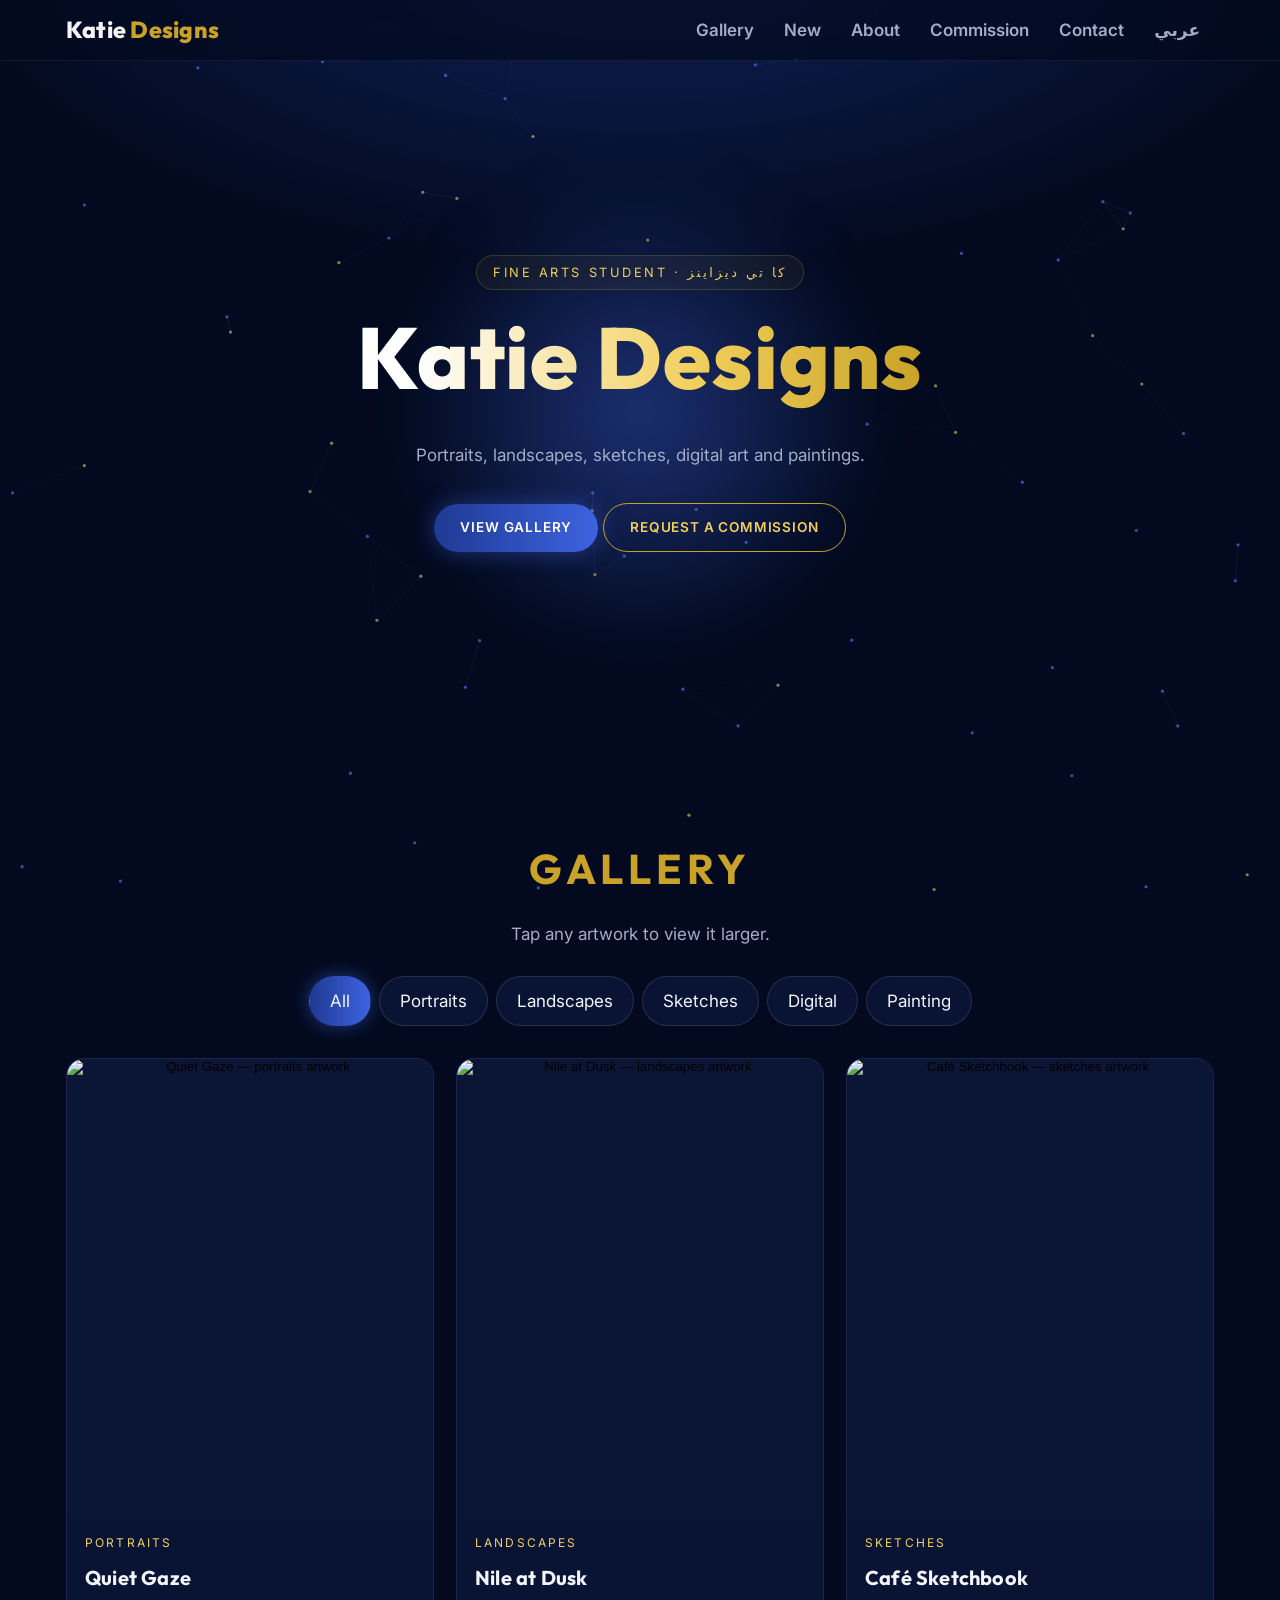
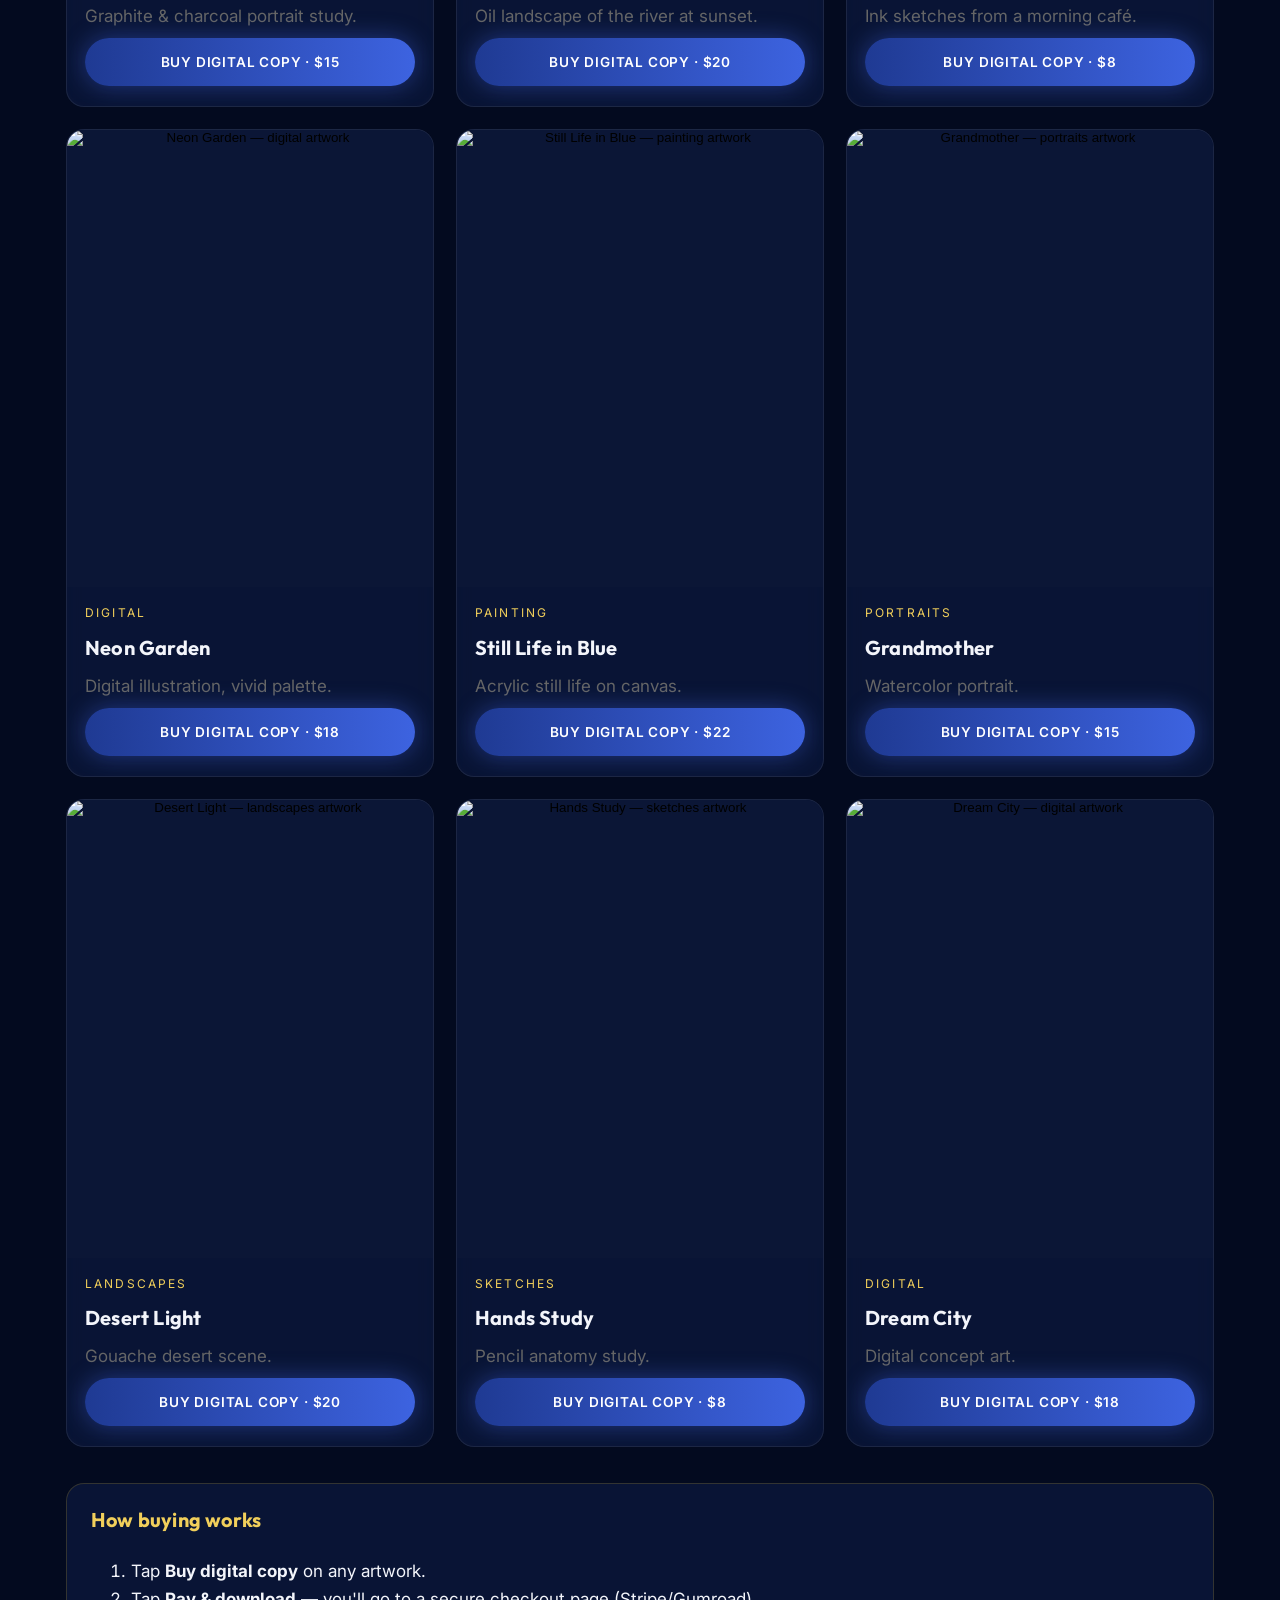
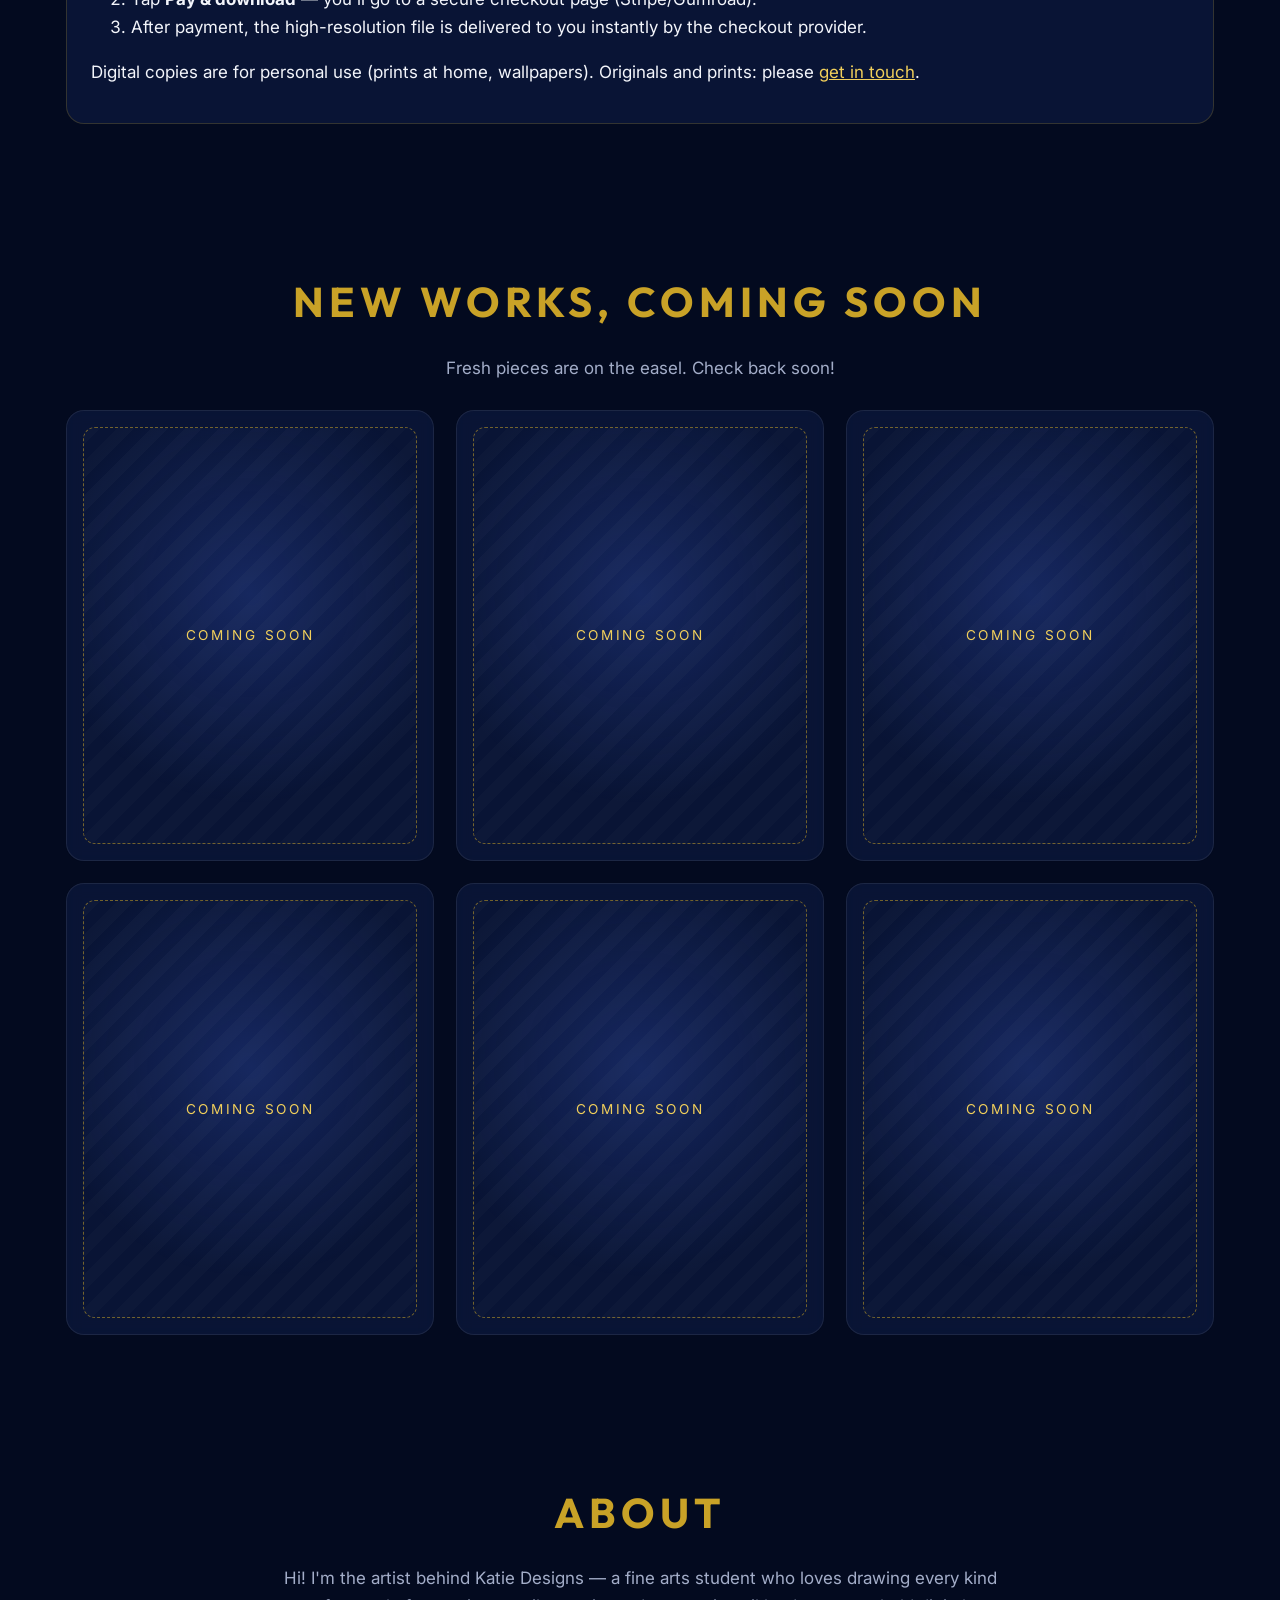
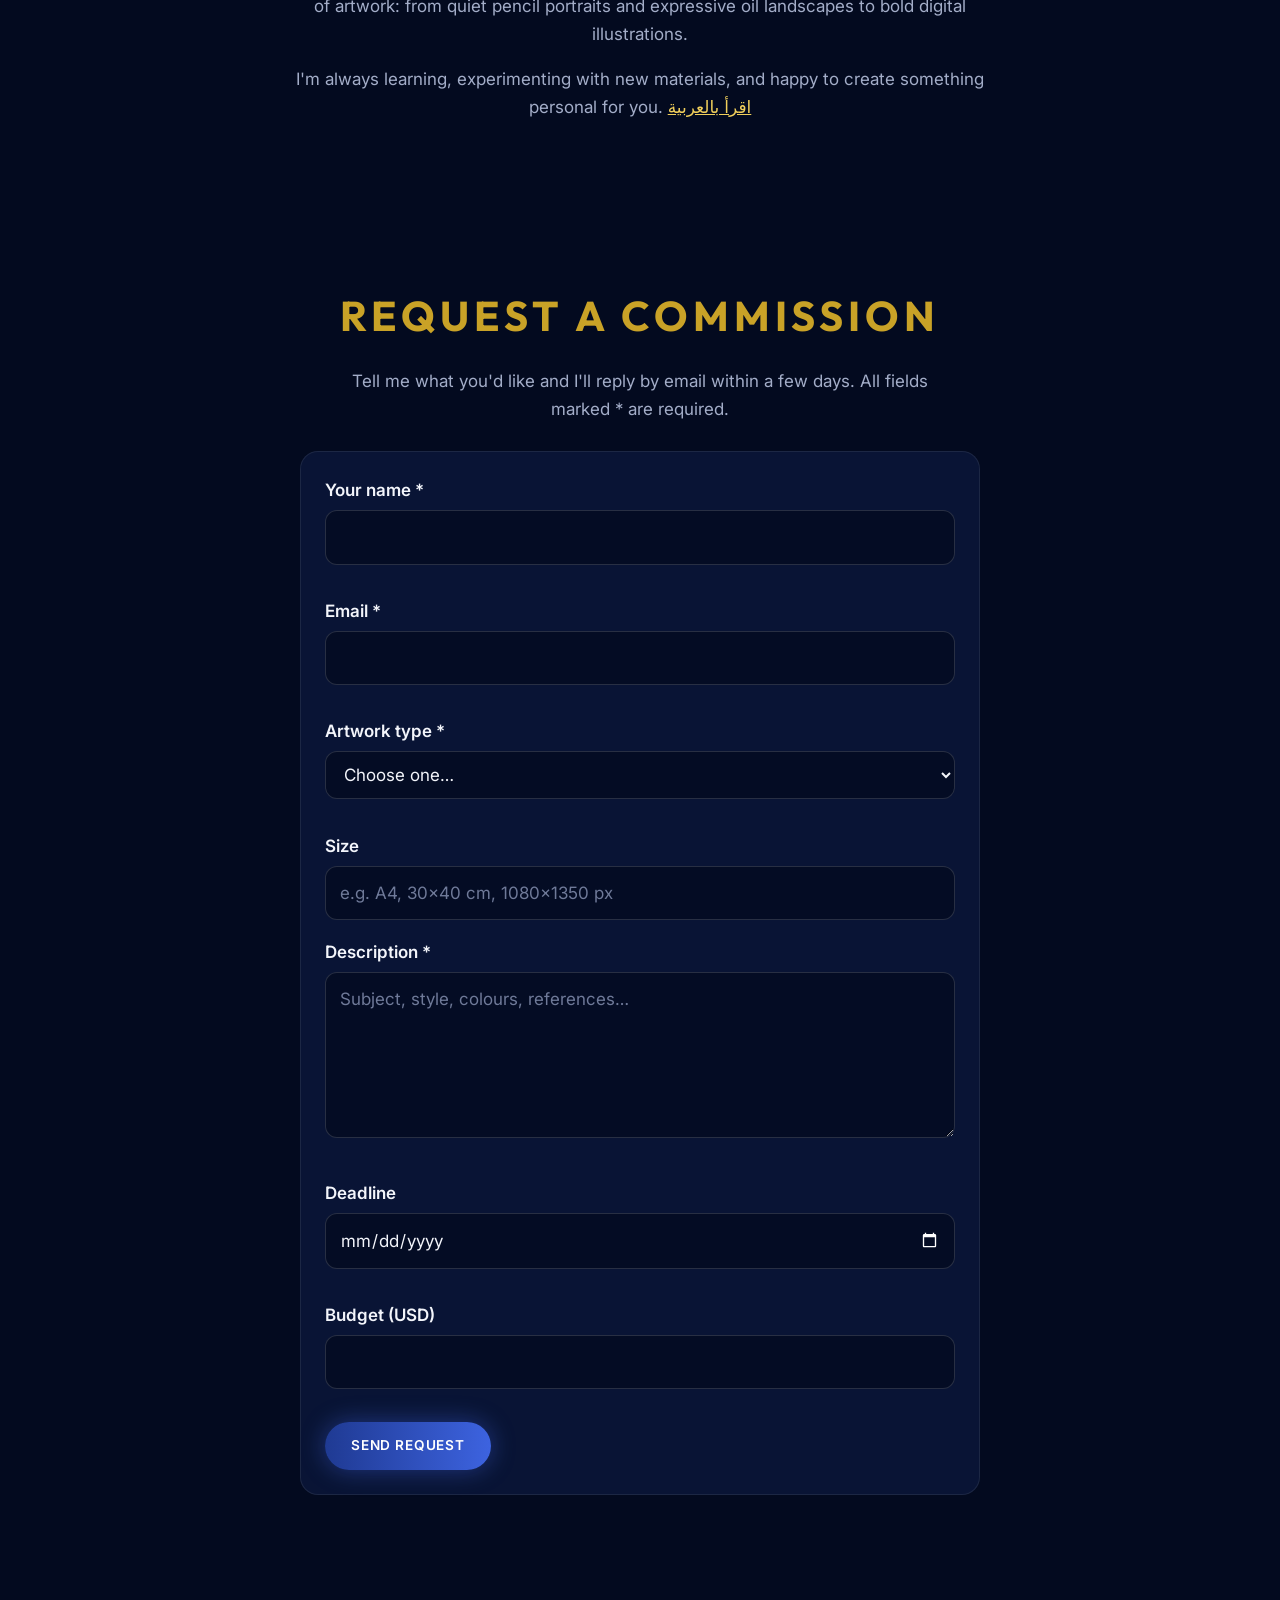
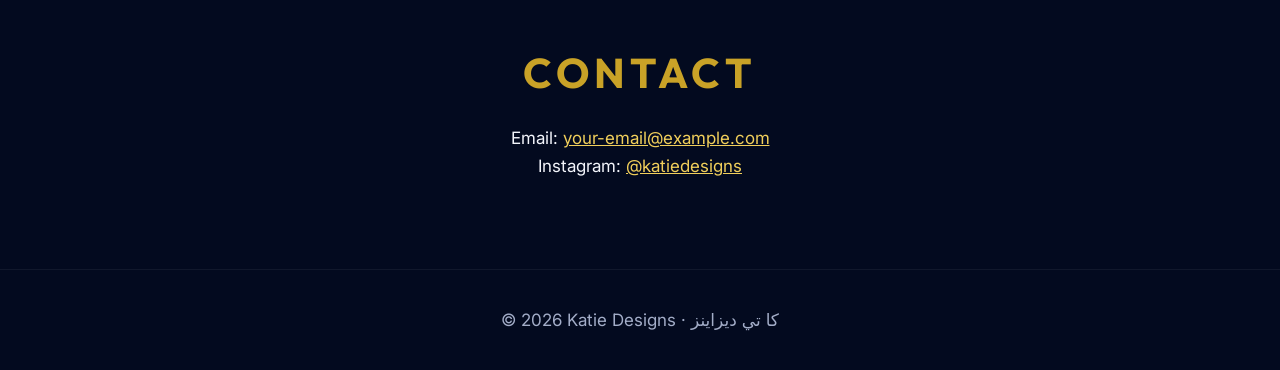
==== index.html @ cc034fef "Cache-bust CSS/JS with ?v=2" ====
<!doctype html><html lang="en"><head><meta charset="utf-8"><meta name="viewport" content="width=device-width,initial-scale=1">
<title>Katie Designs — Art Portfolio</title><meta name="description" content="Katie Designs: portraits, landscapes, sketches, digital art and paintings. Buy digital copies or request a commission.">
<link rel="preconnect" href="https://fonts.googleapis.com"><link href="https://fonts.googleapis.com/css2?family=Inter:wght@400;600&family=Outfit:wght@600;800&display=swap" rel="stylesheet">
<link rel="stylesheet" href="style.css?v=2"></head><body>
<canvas id="bg" aria-hidden="true"></canvas>
<a class="skip" href="#main">Skip to content</a>
<header><nav class="nav" aria-label="Main"><a class="logo" href="#top">Katie <span>Designs</span></a>
<ul><li><a class="l" href="#gallery">Gallery</a></li><li><a class="l" href="#soon">New</a></li><li><a class="l" href="#about">About</a></li><li><a class="l" href="#commission">Commission</a></li><li><a class="l" href="#contact">Contact</a></li><li><a class="l" href="about.html" lang="ar">عربي</a></li></ul></nav></header>
<main id="main">
<section class="hero" id="top"><span class="badge">Fine arts student · كا تي ديزاينز</span><h1><span class="grad">Katie Designs</span></h1><p>Portraits, landscapes, sketches, digital art and paintings.</p>
<p><a class="btn" href="#gallery">View gallery</a> <a class="btn ghost" href="#commission">Request a commission</a></p></section>

<section class="reveal" id="gallery" aria-labelledby="g-h"><h2 id="g-h">Gallery</h2><p class="sub">Tap any artwork to view it larger.</p>
<div class="filters" role="group" aria-label="Filter by category" id="filters"></div>
<div class="grid" id="grid"></div>
<div class="note"><h3>How buying works</h3><ol><li>Tap <b>Buy digital copy</b> on any artwork.</li><li>Tap <b>Pay &amp; download</b> — you'll go to a secure checkout page (Stripe/Gumroad).</li><li>After payment, the high-resolution file is delivered to you instantly by the checkout provider.</li></ol><p>Digital copies are for personal use (prints at home, wallpapers). Originals and prints: please <a href="#contact">get in touch</a>.</p></div>
</section>

<section class="reveal" id="soon" aria-labelledby="s-h"><h2 id="s-h">New Works, Coming Soon</h2><p class="sub">Fresh pieces are on the easel. Check back soon!</p><div class="grid" id="soon-grid"></div></section>

<section class="reveal" id="about" aria-labelledby="a-h"><h2 id="a-h">About</h2>
<p>Hi! I'm the artist behind Katie Designs — a fine arts student who loves drawing every kind of artwork: from quiet pencil portraits and expressive oil landscapes to bold digital illustrations.</p>
<p>I'm always learning, experimenting with new materials, and happy to create something personal for you. <a href="about.html" lang="ar">اقرأ بالعربية</a></p></section>

<section class="reveal" id="commission" aria-labelledby="c-h"><h2 id="c-h">Request a commission</h2>
<p class="sub">Tell me what you'd like and I'll reply by email within a few days. All fields marked * are required.</p>
<form id="cform" method="POST" novalidate>
<input type="hidden" name="_subject" value="New commission request — Katie Designs"><input type="hidden" name="_captcha" value="false"><input type="hidden" name="_template" value="table"><input type="text" name="_honey" style="display:none" tabindex="-1" autocomplete="off" aria-hidden="true">
<div><label for="name">Your name *</label><input id="name" name="name" autocomplete="name" required><div class="err" id="name-err"></div></div>
<div><label for="email">Email *</label><input id="email" name="email" type="email" autocomplete="email" required><div class="err" id="email-err"></div></div>
<div><label for="type">Artwork type *</label><select id="type" name="artwork_type" required><option value="">Choose one…</option><option>Portrait</option><option>Landscape</option><option>Sketch</option><option>Digital art</option><option>Painting</option><option>Other</option></select><div class="err" id="type-err"></div></div>
<div><label for="size">Size</label><input id="size" name="size" placeholder="e.g. A4, 30×40 cm, 1080×1350 px"></div>
<div><label for="desc">Description *</label><textarea id="desc" name="description" rows="5" required minlength="10" placeholder="Subject, style, colours, references…"></textarea><div class="err" id="desc-err"></div></div>
<div><label for="deadline">Deadline</label><input id="deadline" name="deadline" type="date"><div class="err" id="deadline-err"></div></div>
<div><label for="budget">Budget (USD)</label><input id="budget" name="budget" type="number" min="0" step="1" inputmode="numeric"><div class="err" id="budget-err"></div></div>
<div><button class="btn" type="submit">Send request</button></div>
</form>
<div id="thanks" class="ok" hidden tabindex="-1"><h3>Thank you! 🎨</h3><p>Your request was sent. I'll get back to you by email soon.</p></div>
</section>

<section class="reveal" id="contact" aria-labelledby="ct-h"><h2 id="ct-h">Contact</h2>
<p>Email: <a id="mail" href="#">email</a><br>Instagram: <a id="ig" href="#" rel="noopener">@katiedesigns</a></p></section>
</main>
<footer>© <span id="yr"></span> Katie Designs · كا تي ديزاينز</footer>

<dialog class="lb" id="lb" aria-label="Artwork preview"><div class="dlg"><button class="close" aria-label="Close preview" data-close>×</button><img id="lb-img" alt=""><p id="lb-cap"></p></div></dialog>
<dialog id="buy" aria-labelledby="buy-t"><div class="dlg"><button class="close" aria-label="Close" data-close>×</button>
<h3 id="buy-t"></h3><p class="tag" id="buy-cat"></p><p style="font-size:1.6rem;margin:.2em 0" id="buy-price"></p>
<p><b>What you get:</b> a high-resolution digital file (JPG/PNG, print-ready), delivered instantly after payment by the secure checkout.</p>
<p><a class="btn gold" id="buy-go" href="#" target="_blank" rel="noopener">Pay &amp; download</a></p><p class="tag">You'll be taken to an external secure checkout. No payment happens on this site.</p></div></dialog>
<script src="config.js?v=2"></script><script src="app.js?v=2"></script><script src="bg.js?v=2"></script></body></html>
---- style.css ----
:root{--bg:#030a1f;--surf:rgba(16,30,72,.55);--line:rgba(201,162,39,.22);--ink:#f3f5fb;--muted:#a3adc8;--accent:#1F3A93;--blue2:#3d63e0;--gold:#C9A227;--gold2:#f1cf5b;--r:18px}
*{box-sizing:border-box}html{scroll-behavior:smooth}
body{margin:0;font:17px/1.65 "Inter",system-ui,sans-serif;background:radial-gradient(1200px 600px at 50% -10%,#10245f 0%,var(--bg) 60%) fixed,var(--bg);color:var(--ink);overflow-x:hidden}
#bg{position:fixed;inset:0;z-index:-1;pointer-events:none;opacity:.7}
h1,h2,h3,.logo{font-family:"Outfit",sans-serif;font-weight:700;letter-spacing:.01em}
a{color:var(--gold2)}img{max-width:100%;display:block}
.skip{position:absolute;left:-999px}.skip:focus{left:8px;top:8px;background:#fff;color:#000;padding:8px;z-index:99}
header{position:sticky;top:0;z-index:10;background:rgba(3,10,31,.72);backdrop-filter:blur(12px);-webkit-backdrop-filter:blur(12px);border-bottom:1px solid rgba(255,255,255,.06)}
.nav{max-width:1180px;margin:auto;display:flex;flex-wrap:wrap;align-items:center;justify-content:space-between;padding:6px 16px;gap:4px}
.logo{font-size:1.45rem;text-decoration:none;color:var(--ink);font-weight:800}.logo span{color:var(--gold)}
.nav ul{list-style:none;display:flex;flex-wrap:wrap;margin:0;padding:0;gap:2px}
.nav a.l{display:inline-flex;align-items:center;padding:10px 14px;min-height:48px;text-decoration:none;color:var(--muted);font-weight:600;border-radius:999px;transition:.25s}
.nav a.l:hover,.nav a.l:focus{color:var(--gold2);background:rgba(201,162,39,.08)}
main section{max-width:1180px;margin:auto;padding:72px 16px}
.hero{text-align:center;min-height:min(78vh,720px);display:flex;flex-direction:column;justify-content:center;align-items:center;position:relative}
.hero::before{content:"";position:absolute;width:520px;height:520px;max-width:90vw;border-radius:50%;background:radial-gradient(circle,rgba(61,99,224,.45),transparent 65%);filter:blur(30px);z-index:-1;animation:pulse 6s ease-in-out infinite}
@keyframes pulse{50%{transform:scale(1.12);opacity:.75}}
.badge{display:inline-block;padding:6px 16px;border:1px solid var(--line);border-radius:999px;color:var(--gold2);font-size:.8rem;letter-spacing:.2em;text-transform:uppercase;background:rgba(201,162,39,.06)}
.hero h1{font-size:clamp(2.6rem,9vw,5.4rem);margin:.25em 0;line-height:1.05;font-weight:800}
.grad{background:linear-gradient(90deg,#fff 10%,var(--gold2) 60%,var(--gold));-webkit-background-clip:text;background-clip:text;color:transparent}
.hero p{color:var(--muted);max-width:560px}
.btn{display:inline-flex;align-items:center;justify-content:center;gap:8px;min-height:48px;padding:12px 26px;border-radius:999px;border:0;background:linear-gradient(90deg,var(--accent),var(--blue2));color:#fff;font:inherit;font-weight:600;letter-spacing:.06em;text-transform:uppercase;font-size:.85rem;cursor:pointer;text-decoration:none;box-shadow:0 0 24px rgba(61,99,224,.45);transition:transform .2s,box-shadow .2s}
.btn:hover{transform:translateY(-2px);box-shadow:0 0 36px rgba(61,99,224,.7)}
.btn.ghost{background:transparent;border:1px solid var(--gold);color:var(--gold2);box-shadow:none}.btn.ghost:hover{background:rgba(201,162,39,.1);box-shadow:0 0 24px rgba(201,162,39,.3)}
.btn.gold{background:linear-gradient(90deg,var(--gold),var(--gold2));color:#1a1405;box-shadow:0 0 22px rgba(201,162,39,.35)}
:focus-visible{outline:3px solid var(--gold2)!important;outline-offset:3px}
h2{font-size:clamp(1.8rem,4.5vw,2.6rem);text-transform:uppercase;letter-spacing:.12em;color:var(--gold);text-align:center;margin:0 0 .4em}
.sub{text-align:center;color:var(--muted);margin:0 auto 28px;max-width:600px}
.filters{display:flex;flex-wrap:wrap;justify-content:center;gap:8px;margin:0 0 32px}
.filters button{min-height:48px;padding:10px 20px;border-radius:999px;border:1px solid rgba(255,255,255,.12);background:var(--surf);color:var(--ink);font:inherit;cursor:pointer;transition:.2s}
.filters button:hover{border-color:var(--gold)}.filters button[aria-pressed=true]{background:linear-gradient(90deg,var(--accent),var(--blue2));border-color:transparent;box-shadow:0 0 18px rgba(61,99,224,.5)}
.grid{display:grid;grid-template-columns:1fr;gap:22px}@media(min-width:620px){.grid{grid-template-columns:1fr 1fr}}@media(min-width:980px){.grid{grid-template-columns:repeat(3,1fr)}}
.card{background:var(--surf);border:1px solid rgba(255,255,255,.08);border-radius:var(--r);overflow:hidden;display:flex;flex-direction:column;backdrop-filter:blur(8px);transition:transform .3s,border-color .3s,box-shadow .3s}
.card:hover{transform:translateY(-6px);border-color:var(--line);box-shadow:0 18px 40px rgba(0,0,0,.4),0 0 30px rgba(201,162,39,.12)}
.card .thumb{border:0;padding:0;cursor:zoom-in;background:#0b1636;aspect-ratio:4/5;overflow:hidden}.card .thumb img{width:100%;height:100%;object-fit:cover;transition:transform .6s}.card:hover .thumb img{transform:scale(1.05)}
.card .body{padding:16px 18px 20px;display:flex;flex-direction:column;gap:8px;flex:1}.card h3{margin:0;font-size:1.25rem}.card p{margin:0;color:var(--muted)}.card .btn{margin-top:auto}
.tag{font-size:.75rem;text-transform:uppercase;letter-spacing:.18em;color:var(--gold2)}
.note{background:var(--surf);border:1px solid var(--line);border-radius:var(--r);padding:20px 24px;margin-top:36px}.note h3{margin-top:0;color:var(--gold2)}
.frame{aspect-ratio:4/5;margin:16px;border-radius:12px;border:1px dashed rgba(201,162,39,.55);display:grid;place-items:center;color:var(--gold2);letter-spacing:.2em;text-transform:uppercase;font-size:.85rem;background:repeating-linear-gradient(135deg,rgba(255,255,255,.02) 0 12px,transparent 12px 24px),radial-gradient(circle at 50% 40%,rgba(61,99,224,.25),transparent 70%);animation:glow 3.5s ease-in-out infinite}
@keyframes glow{50%{box-shadow:0 0 28px rgba(201,162,39,.25) inset}}
#about p{max-width:720px;margin:0 auto 1em;text-align:center;color:var(--muted)}
dialog{border:1px solid var(--line);border-radius:var(--r);padding:0;max-width:min(560px,94vw);width:100%;background:#0a1534;color:var(--ink);box-shadow:0 0 60px rgba(61,99,224,.35)}dialog::backdrop{background:rgba(1,4,14,.85);backdrop-filter:blur(4px)}
dialog.lb{max-width:min(900px,96vw);background:#02060f}.dlg{padding:22px}.close{float:right;min-width:48px;min-height:48px;font-size:1.6rem;border:0;background:none;color:inherit;cursor:pointer}
form{display:grid;gap:18px;max-width:680px;margin:auto;background:var(--surf);border:1px solid rgba(255,255,255,.08);border-radius:var(--r);padding:24px}
label{font-weight:600;display:block;margin-bottom:6px}
input,select,textarea{width:100%;min-height:48px;padding:12px 14px;font:inherit;color:var(--ink);border:1px solid rgba(255,255,255,.14);border-radius:12px;background:rgba(3,10,31,.7);color-scheme:dark}
input:focus,select:focus,textarea:focus{border-color:var(--gold);box-shadow:0 0 0 3px rgba(201,162,39,.2)}
::placeholder{color:#6f7a99}.err{color:#ff8a8a;font-size:.9rem;min-height:1em}.ok{max-width:680px;margin:auto;background:rgba(201,162,39,.1);border:1px solid var(--gold);padding:24px;border-radius:var(--r)}
#contact p{text-align:center}footer{text-align:center;padding:36px;color:var(--muted);border-top:1px solid rgba(255,255,255,.06)}
.reveal{opacity:0;transform:translateY(24px);transition:opacity .7s,transform .7s}.reveal.in{opacity:1;transform:none}
@media(prefers-reduced-motion:reduce){*{animation:none!important;transition:none!important}.reveal{opacity:1;transform:none}}
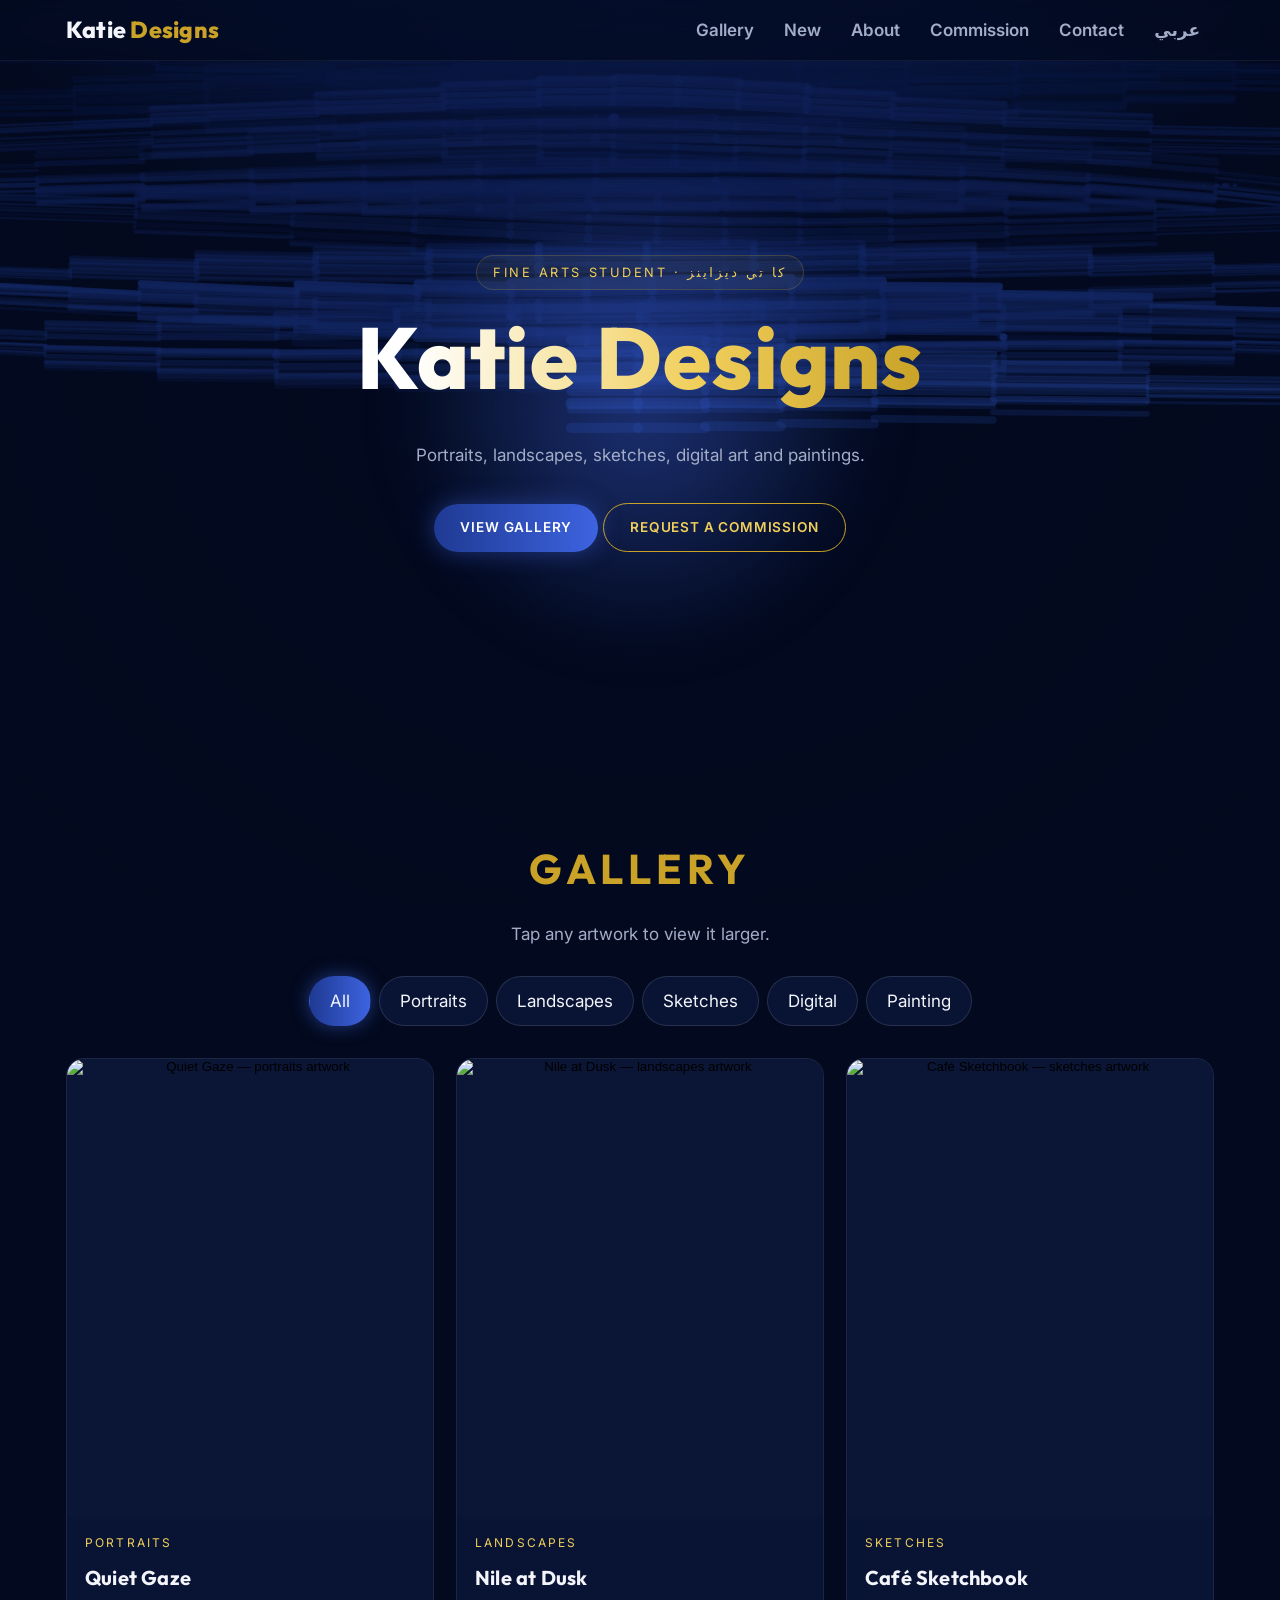
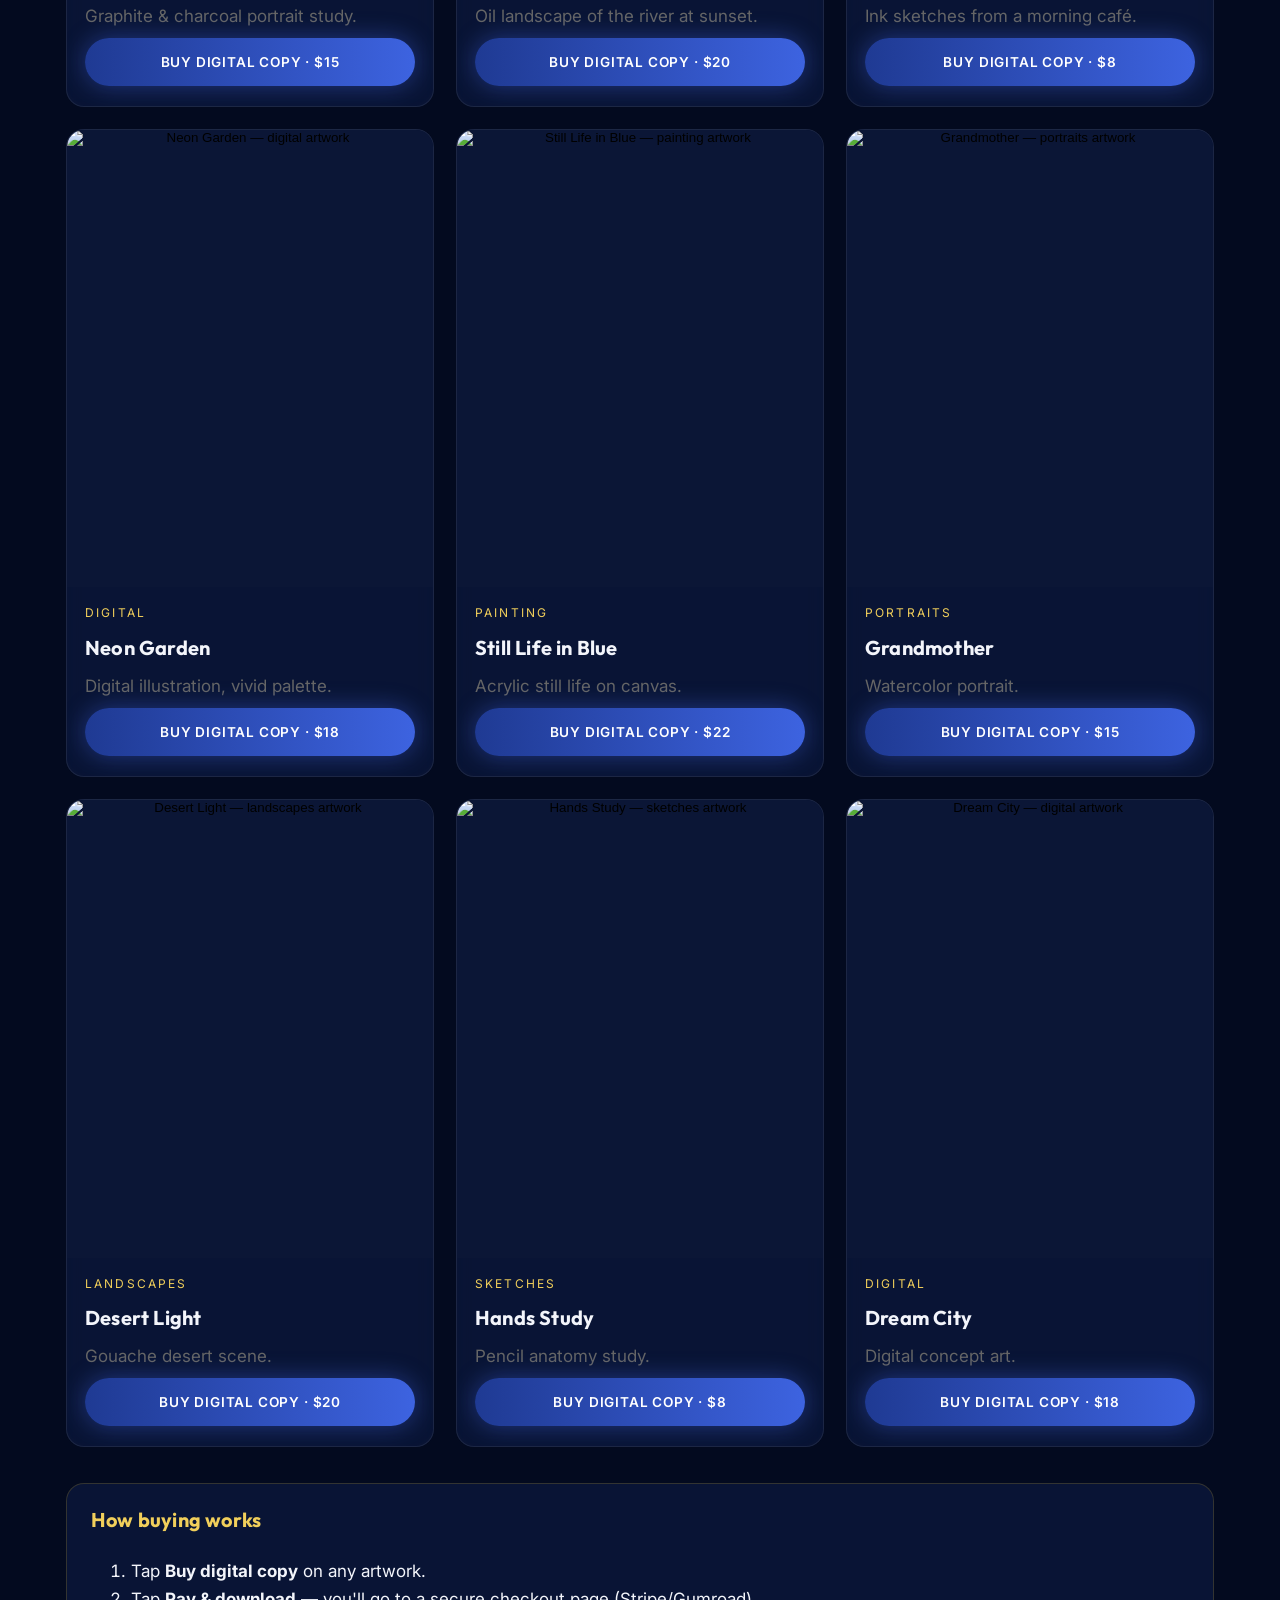
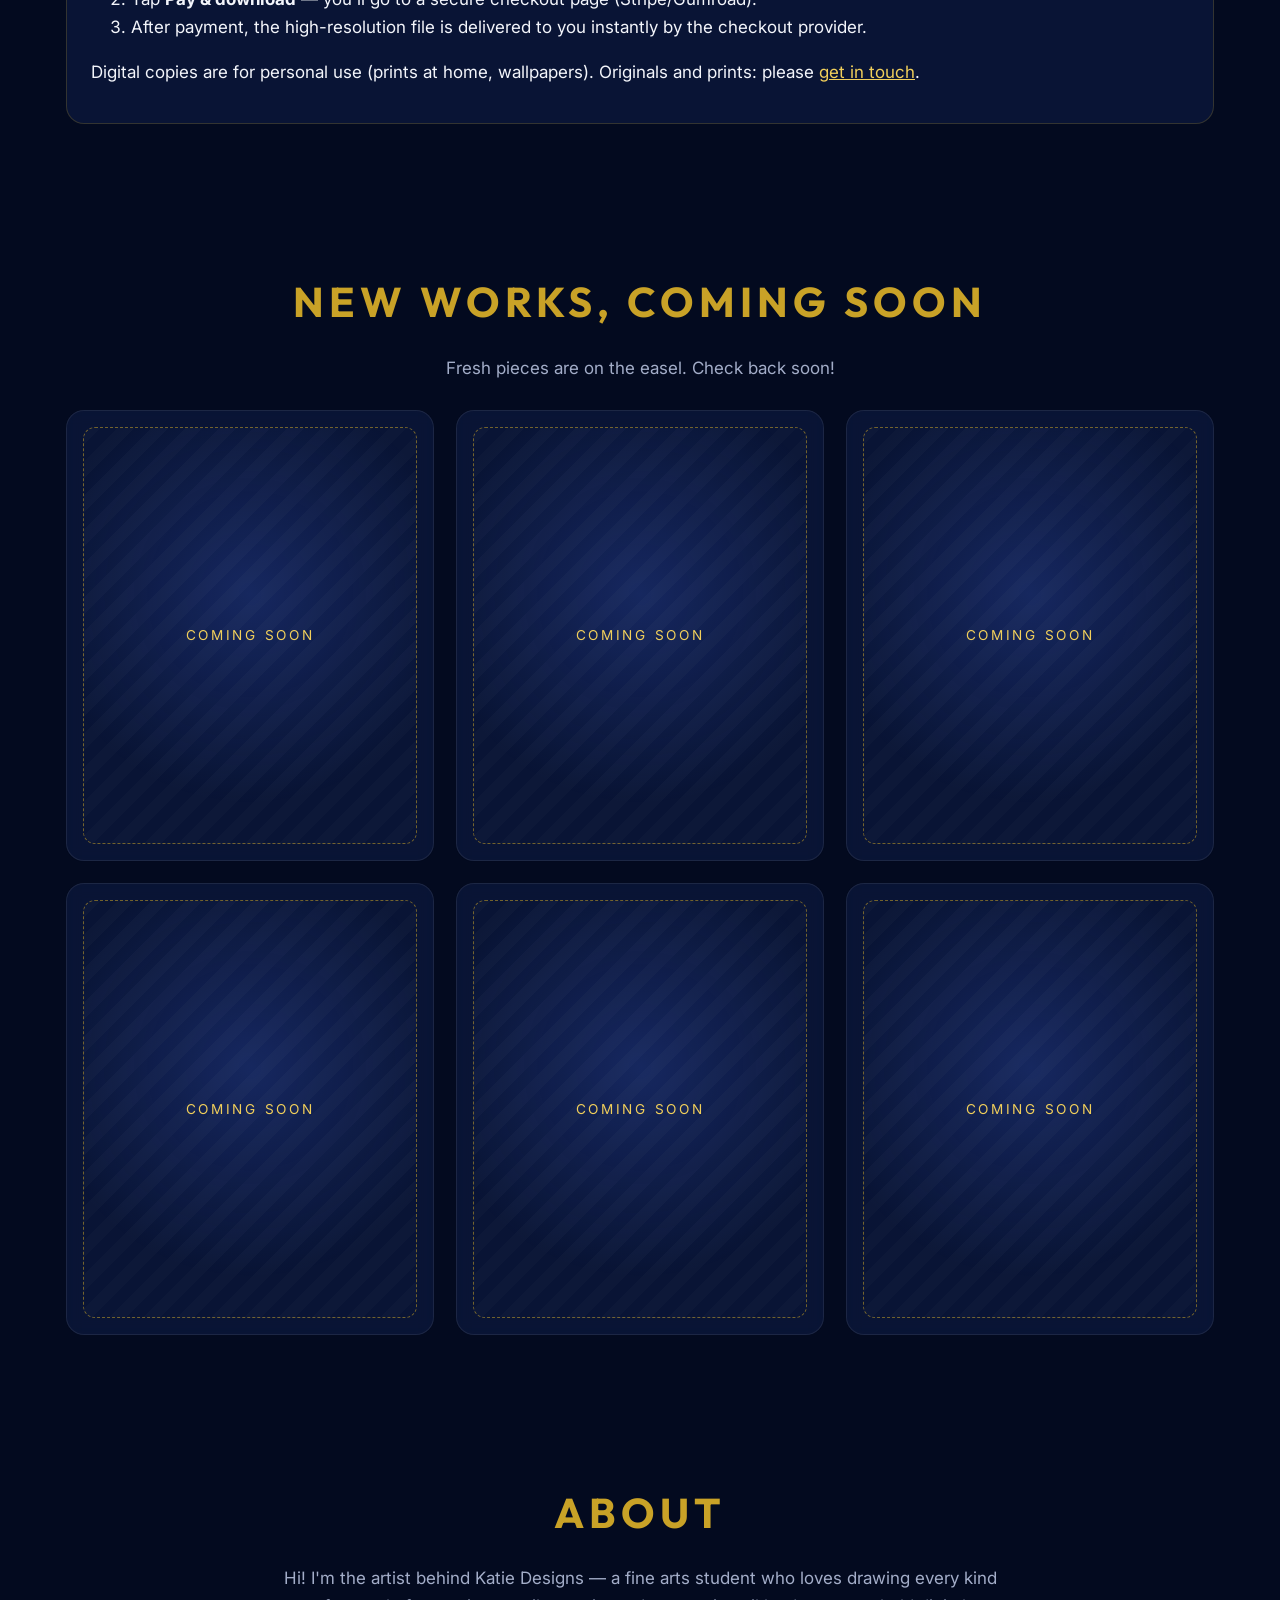
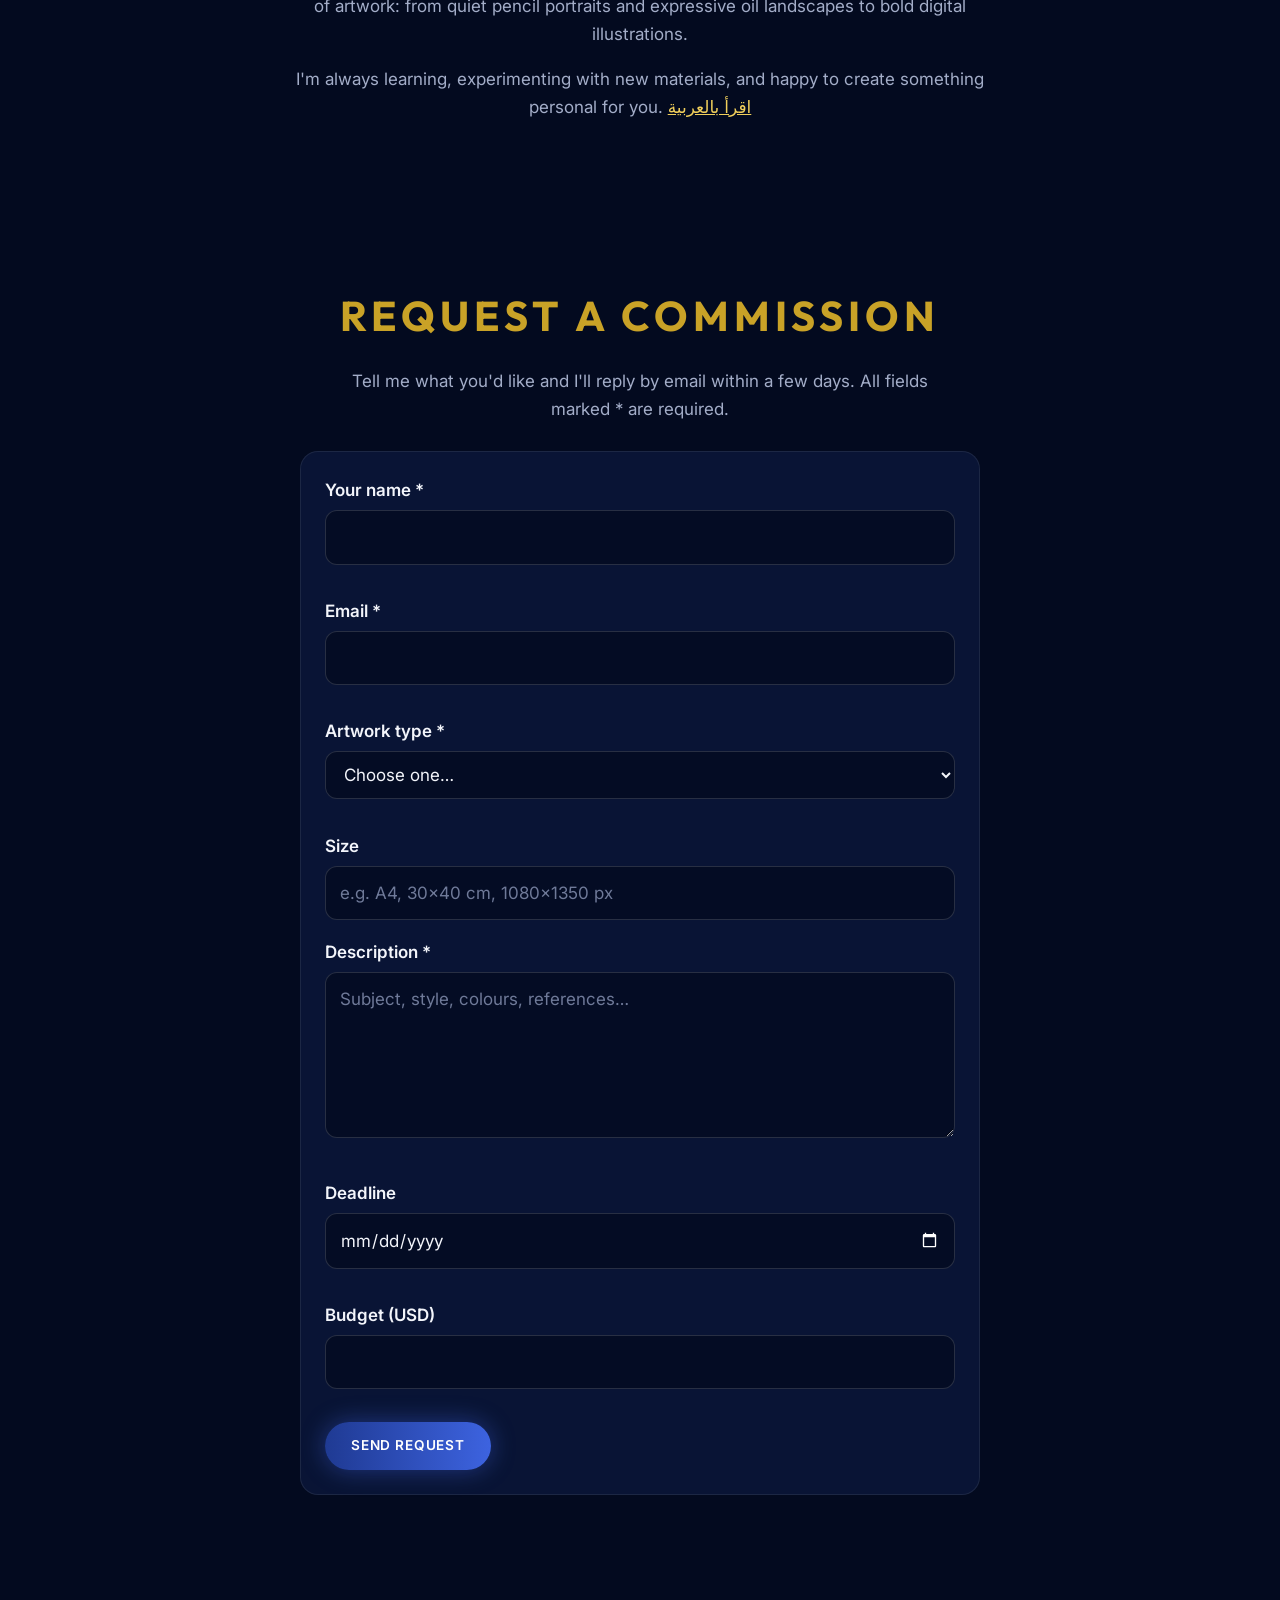
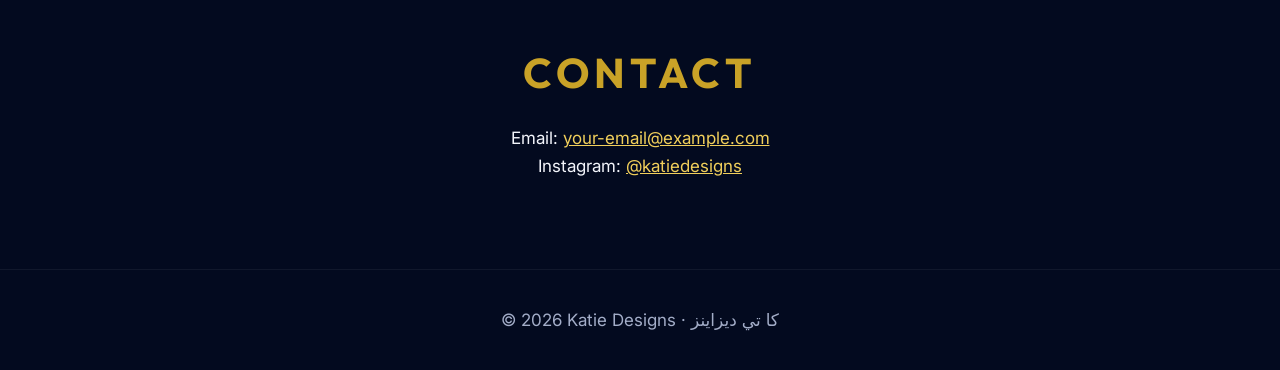
==== commit df92b213: "Brush-stroke painting background; assets v=3" ====
--- a/index.html
+++ b/index.html
@@ -1,7 +1,7 @@
 <!doctype html><html lang="en"><head><meta charset="utf-8"><meta name="viewport" content="width=device-width,initial-scale=1">
 <title>Katie Designs — Art Portfolio</title><meta name="description" content="Katie Designs: portraits, landscapes, sketches, digital art and paintings. Buy digital copies or request a commission.">
 <link rel="preconnect" href="https://fonts.googleapis.com"><link href="https://fonts.googleapis.com/css2?family=Inter:wght@400;600&family=Outfit:wght@600;800&display=swap" rel="stylesheet">
-<link rel="stylesheet" href="style.css?v=2"></head><body>
+<link rel="stylesheet" href="style.css?v=3"></head><body>
 <canvas id="bg" aria-hidden="true"></canvas>
 <a class="skip" href="#main">Skip to content</a>
 <header><nav class="nav" aria-label="Main"><a class="logo" href="#top">Katie <span>Designs</span></a>
@@ -48,4 +48,4 @@
 <h3 id="buy-t"></h3><p class="tag" id="buy-cat"></p><p style="font-size:1.6rem;margin:.2em 0" id="buy-price"></p>
 <p><b>What you get:</b> a high-resolution digital file (JPG/PNG, print-ready), delivered instantly after payment by the secure checkout.</p>
 <p><a class="btn gold" id="buy-go" href="#" target="_blank" rel="noopener">Pay &amp; download</a></p><p class="tag">You'll be taken to an external secure checkout. No payment happens on this site.</p></div></dialog>
-<script src="config.js?v=2"></script><script src="app.js?v=2"></script><script src="bg.js?v=2"></script></body></html>
+<script src="config.js?v=3"></script><script src="app.js?v=3"></script><script src="bg.js?v=3"></script></body></html>
--- a/style.css
+++ b/style.css
@@ -49,3 +49,5 @@
 #contact p{text-align:center}footer{text-align:center;padding:36px;color:var(--muted);border-top:1px solid rgba(255,255,255,.06)}
 .reveal{opacity:0;transform:translateY(24px);transition:opacity .7s,transform .7s}.reveal.in{opacity:1;transform:none}
 @media(prefers-reduced-motion:reduce){*{animation:none!important;transition:none!important}.reveal{opacity:1;transform:none}}
+#bg{opacity:.62}
+body::before{content:"";position:fixed;inset:0;z-index:-1;pointer-events:none;background:radial-gradient(ellipse at 50% 35%,rgba(3,10,31,.15),rgba(3,10,31,.35))}
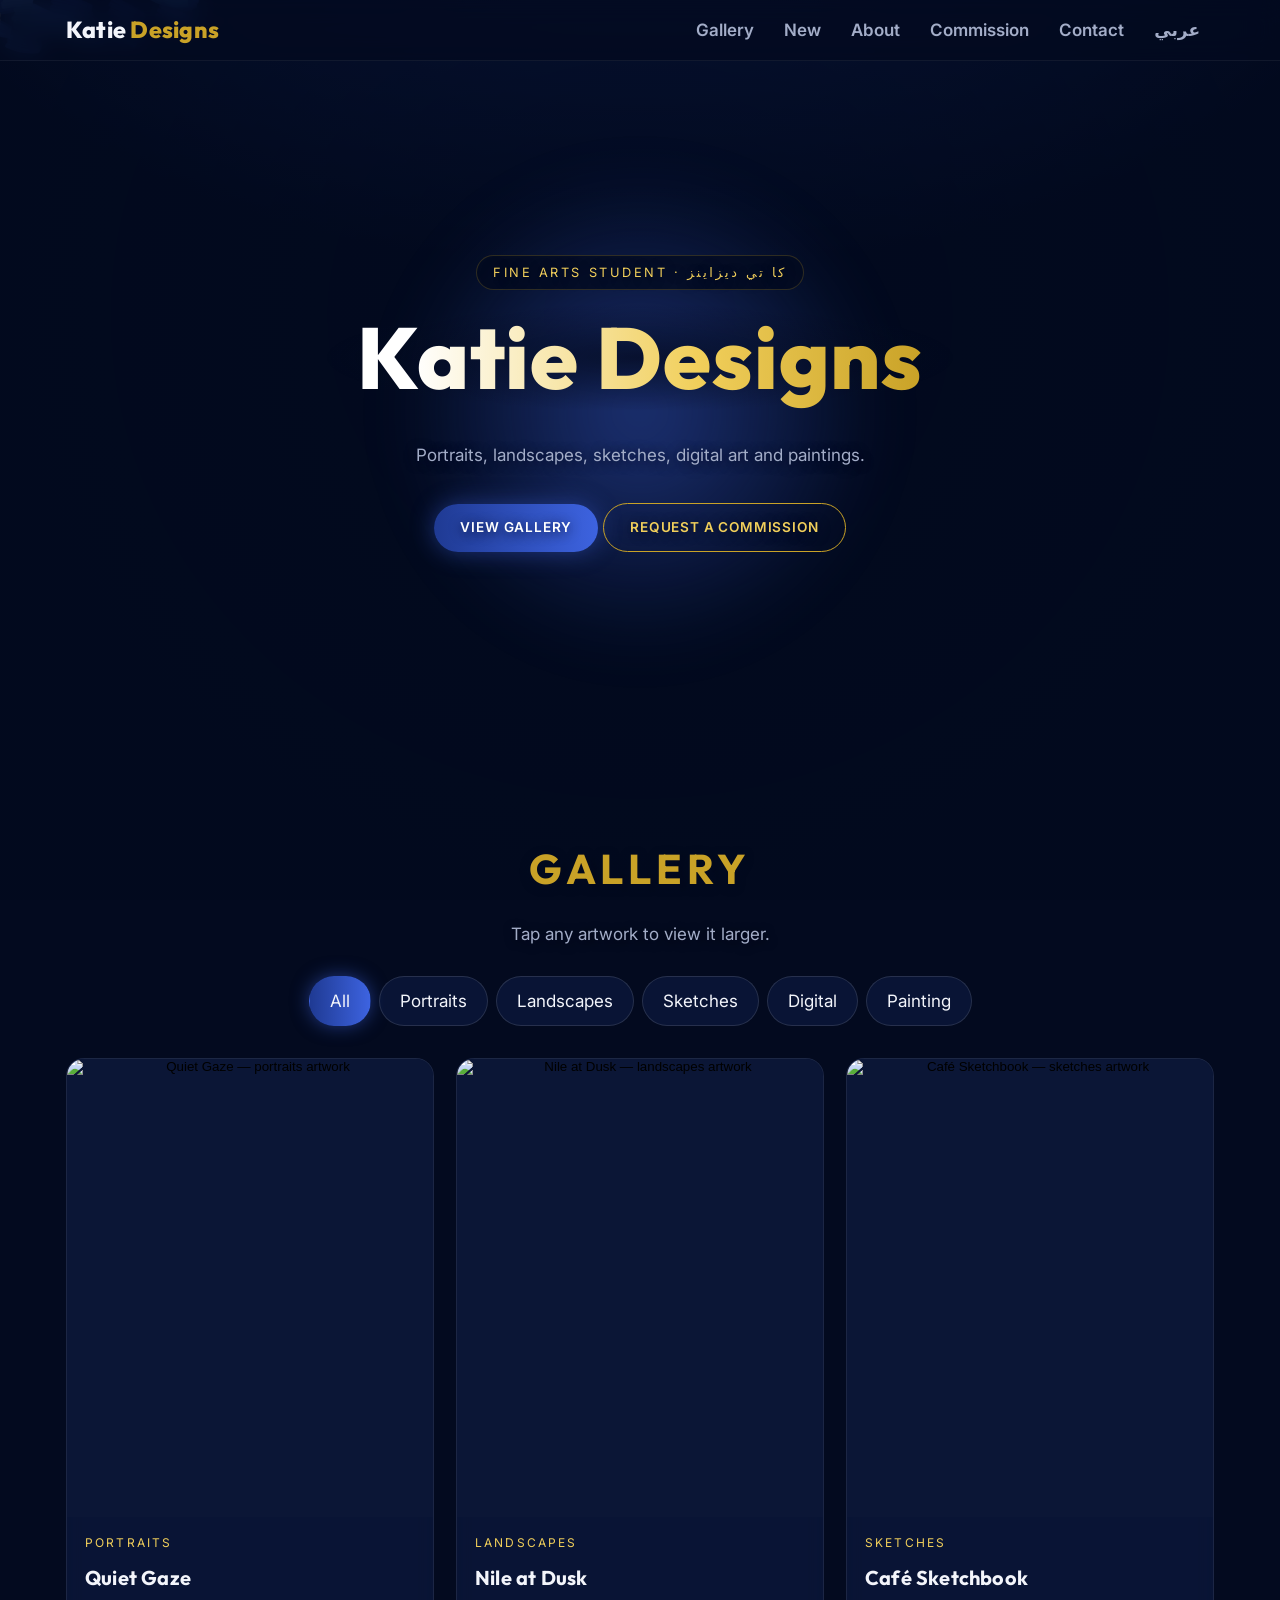
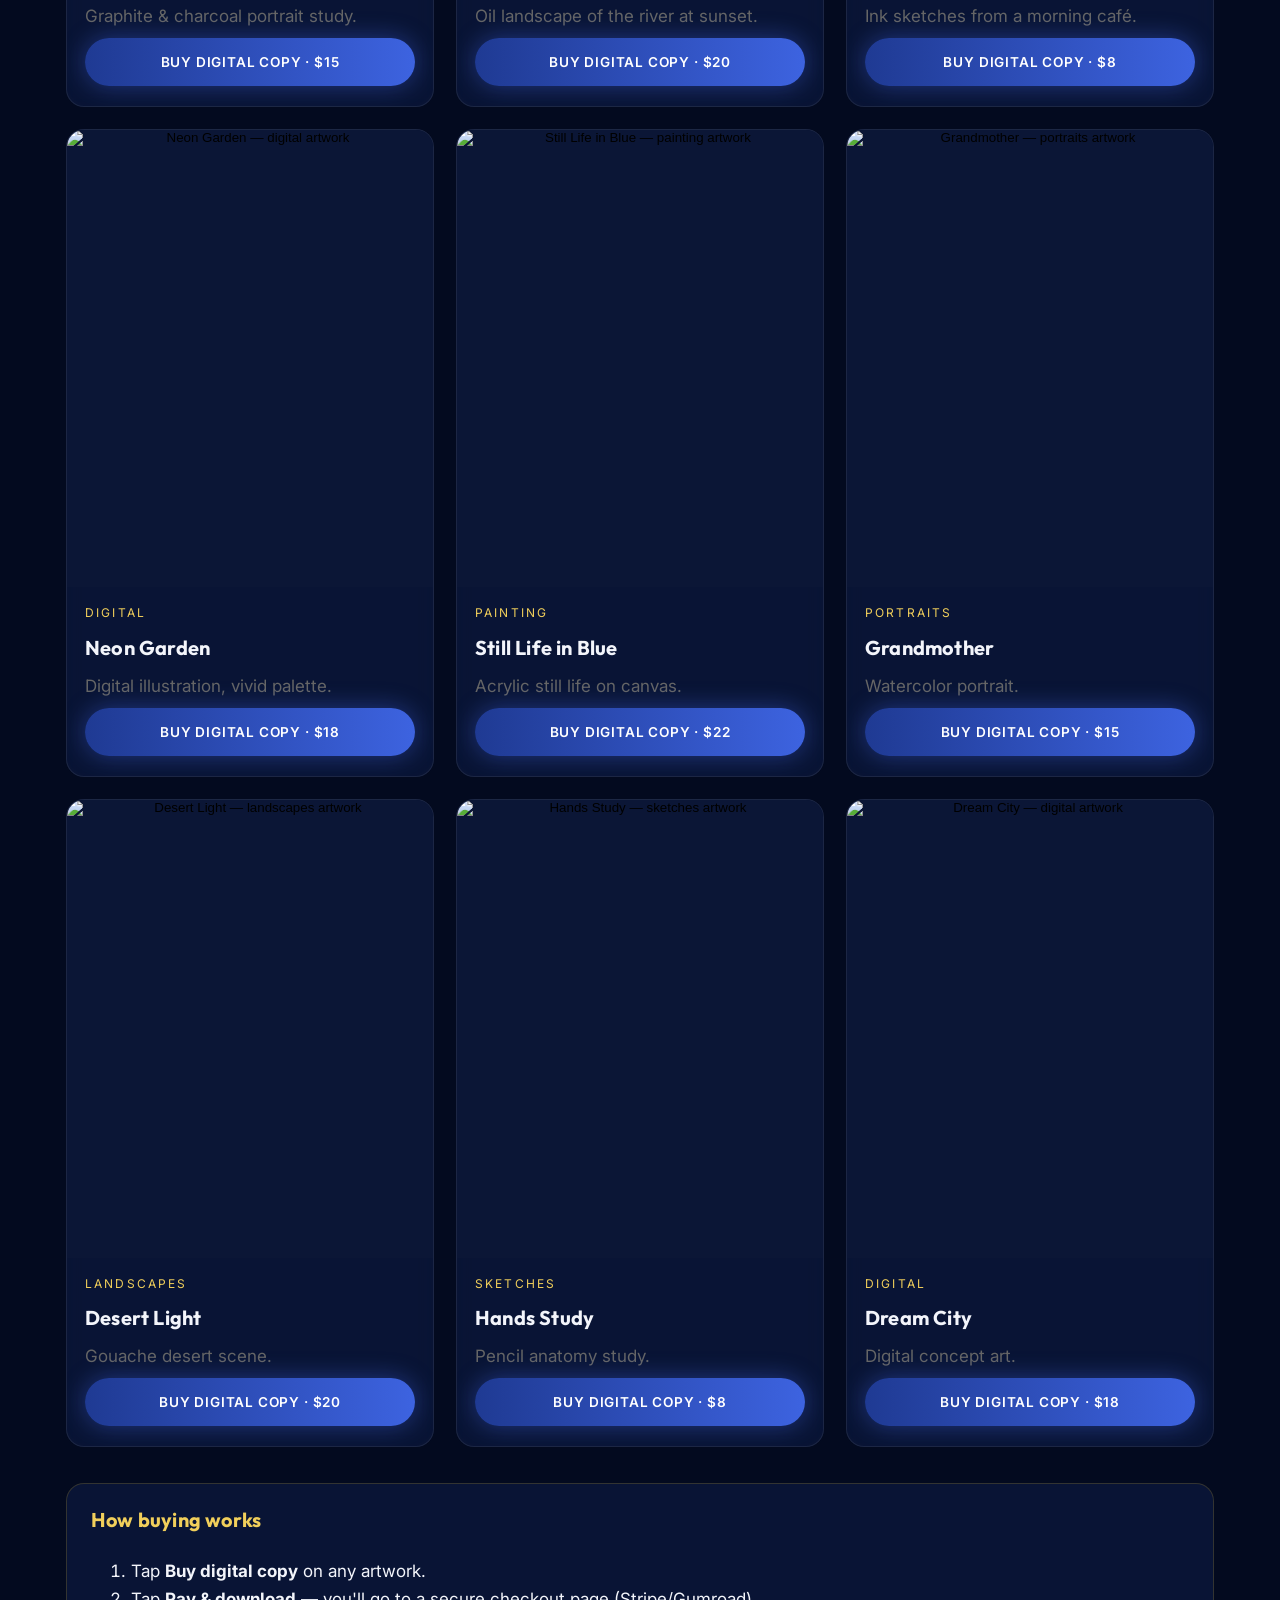
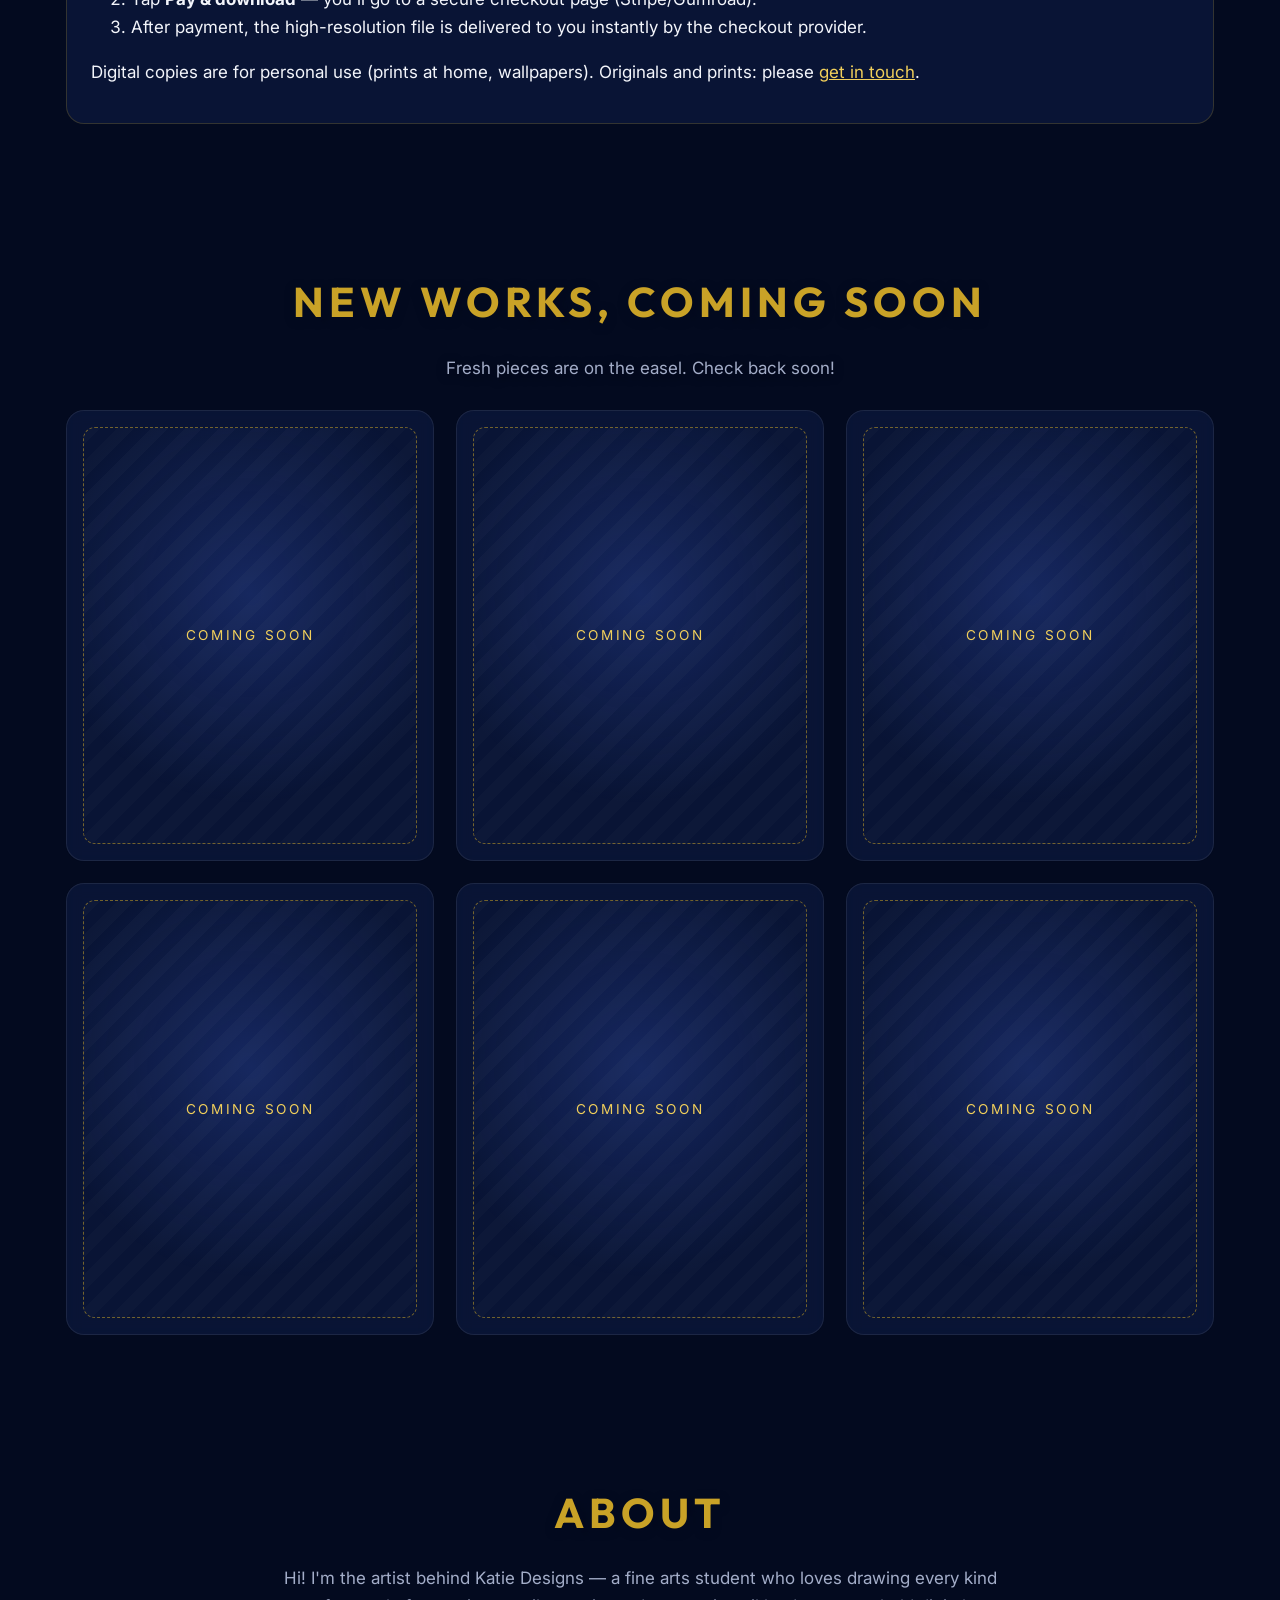
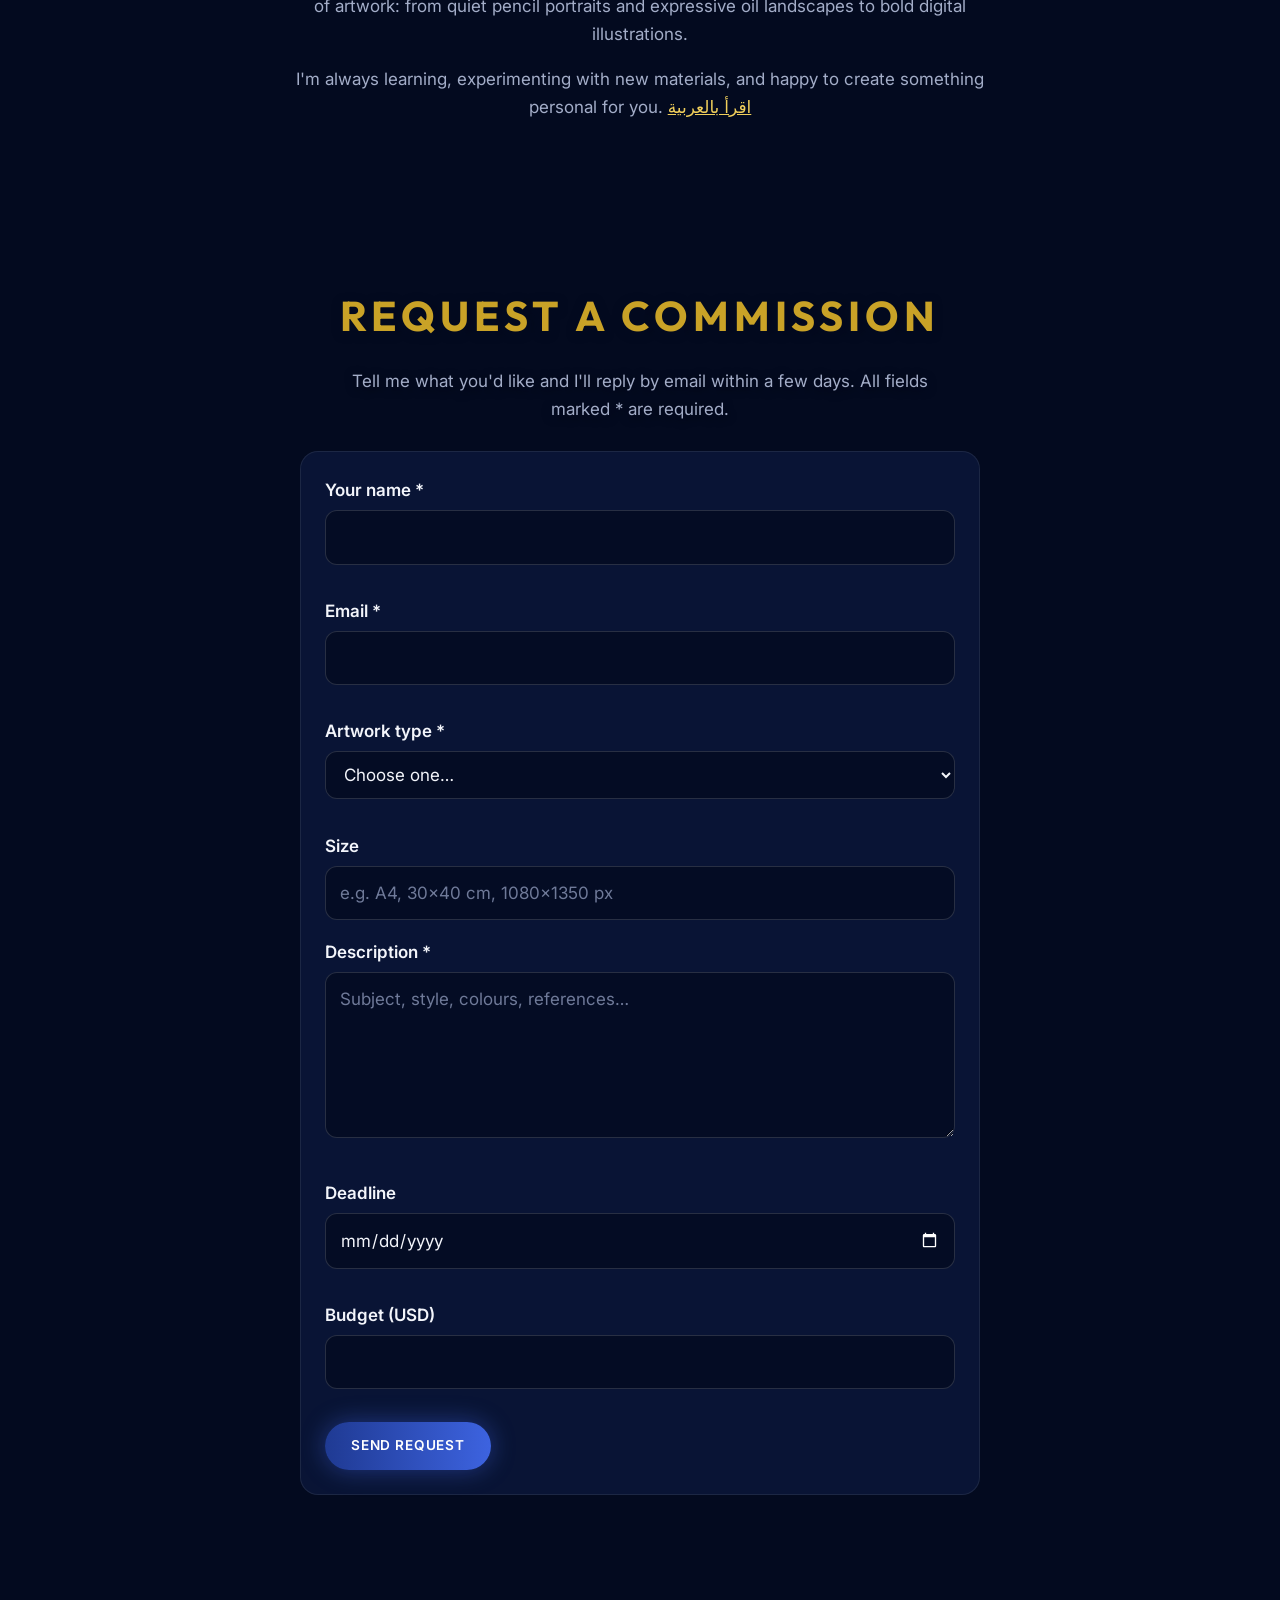
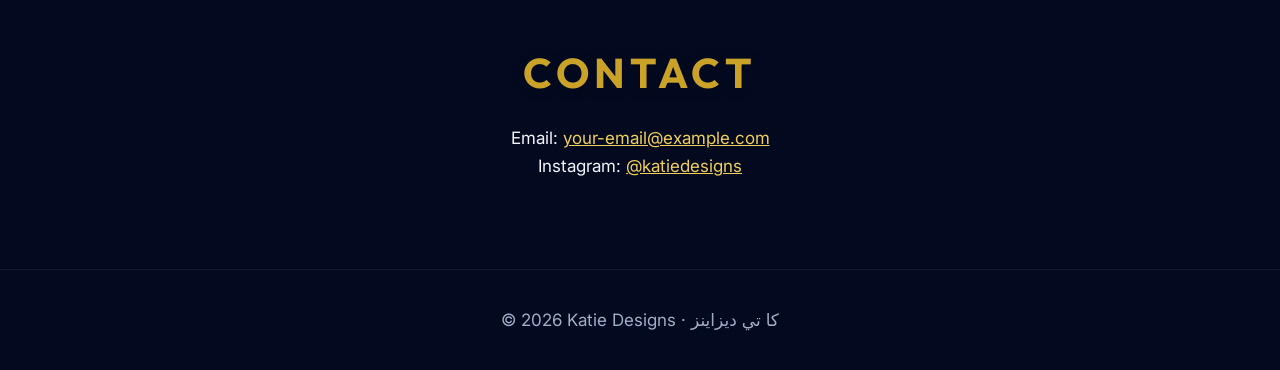
==== commit a2a10b98: "Starry Night homage background; assets v=4" ====
--- a/index.html
+++ b/index.html
@@ -1,7 +1,7 @@
 <!doctype html><html lang="en"><head><meta charset="utf-8"><meta name="viewport" content="width=device-width,initial-scale=1">
 <title>Katie Designs — Art Portfolio</title><meta name="description" content="Katie Designs: portraits, landscapes, sketches, digital art and paintings. Buy digital copies or request a commission.">
 <link rel="preconnect" href="https://fonts.googleapis.com"><link href="https://fonts.googleapis.com/css2?family=Inter:wght@400;600&family=Outfit:wght@600;800&display=swap" rel="stylesheet">
-<link rel="stylesheet" href="style.css?v=3"></head><body>
+<link rel="stylesheet" href="style.css?v=4"></head><body>
 <canvas id="bg" aria-hidden="true"></canvas>
 <a class="skip" href="#main">Skip to content</a>
 <header><nav class="nav" aria-label="Main"><a class="logo" href="#top">Katie <span>Designs</span></a>
@@ -48,4 +48,4 @@
 <h3 id="buy-t"></h3><p class="tag" id="buy-cat"></p><p style="font-size:1.6rem;margin:.2em 0" id="buy-price"></p>
 <p><b>What you get:</b> a high-resolution digital file (JPG/PNG, print-ready), delivered instantly after payment by the secure checkout.</p>
 <p><a class="btn gold" id="buy-go" href="#" target="_blank" rel="noopener">Pay &amp; download</a></p><p class="tag">You'll be taken to an external secure checkout. No payment happens on this site.</p></div></dialog>
-<script src="config.js?v=3"></script><script src="app.js?v=3"></script><script src="bg.js?v=3"></script></body></html>
+<script src="config.js?v=4"></script><script src="app.js?v=4"></script><script src="bg.js?v=4"></script></body></html>
--- a/style.css
+++ b/style.css
@@ -49,5 +49,7 @@
 #contact p{text-align:center}footer{text-align:center;padding:36px;color:var(--muted);border-top:1px solid rgba(255,255,255,.06)}
 .reveal{opacity:0;transform:translateY(24px);transition:opacity .7s,transform .7s}.reveal.in{opacity:1;transform:none}
 @media(prefers-reduced-motion:reduce){*{animation:none!important;transition:none!important}.reveal{opacity:1;transform:none}}
-#bg{opacity:.62}
-body::before{content:"";position:fixed;inset:0;z-index:-1;pointer-events:none;background:radial-gradient(ellipse at 50% 35%,rgba(3,10,31,.15),rgba(3,10,31,.35))}
+#bg{opacity:.5}
+body::before{content:"";position:fixed;inset:0;z-index:-1;pointer-events:none;background:radial-gradient(ellipse at 50% 35%,rgba(3,10,31,.55),rgba(3,10,31,.25) 70%)}
+.hero p,.badge{text-shadow:0 2px 12px rgba(3,10,31,.9)}.badge{background:rgba(3,10,31,.7)}main section:not(.hero) h2,.sub{text-shadow:0 2px 10px rgba(3,10,31,.9)}
+.hero h1 .grad{filter:none}.hero h1{position:relative}.hero h1::before{content:"";position:absolute;inset:-10% -6%;z-index:-1;background:radial-gradient(ellipse,rgba(3,10,31,.75),transparent 70%)}
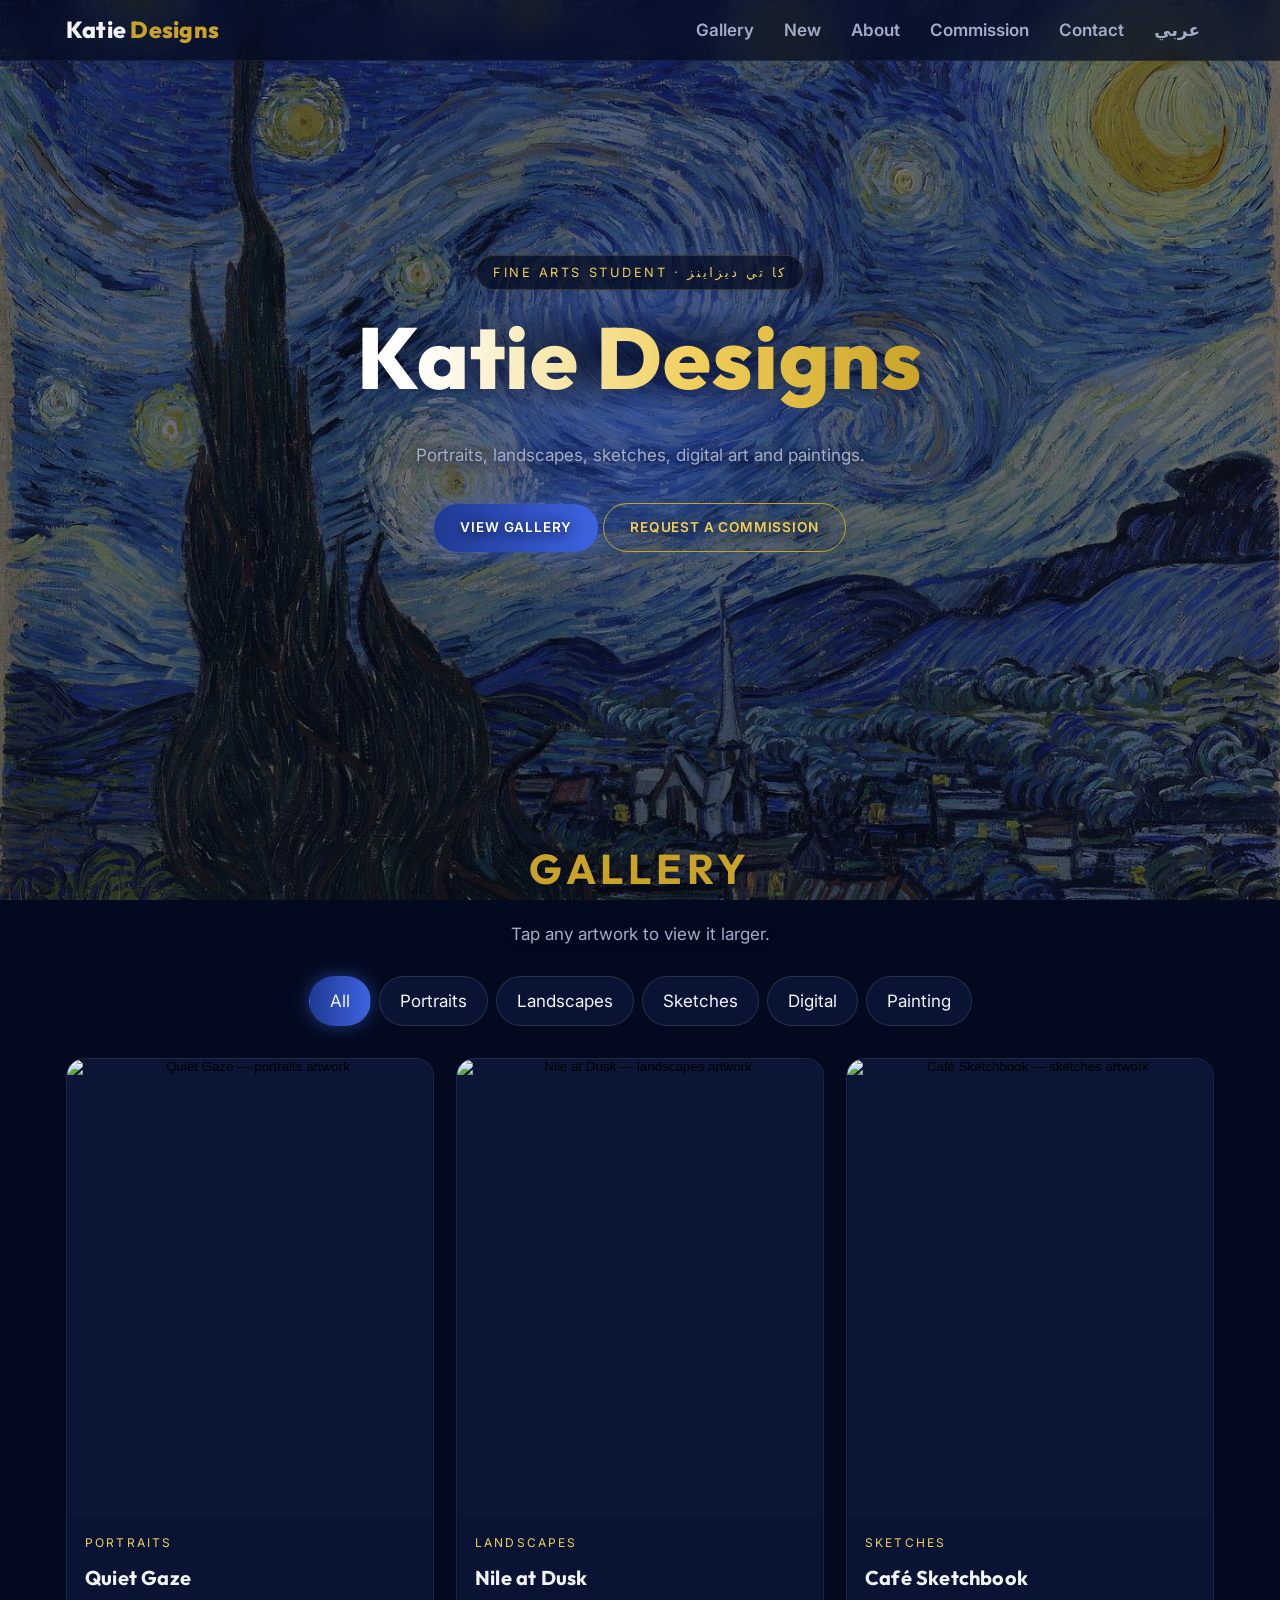
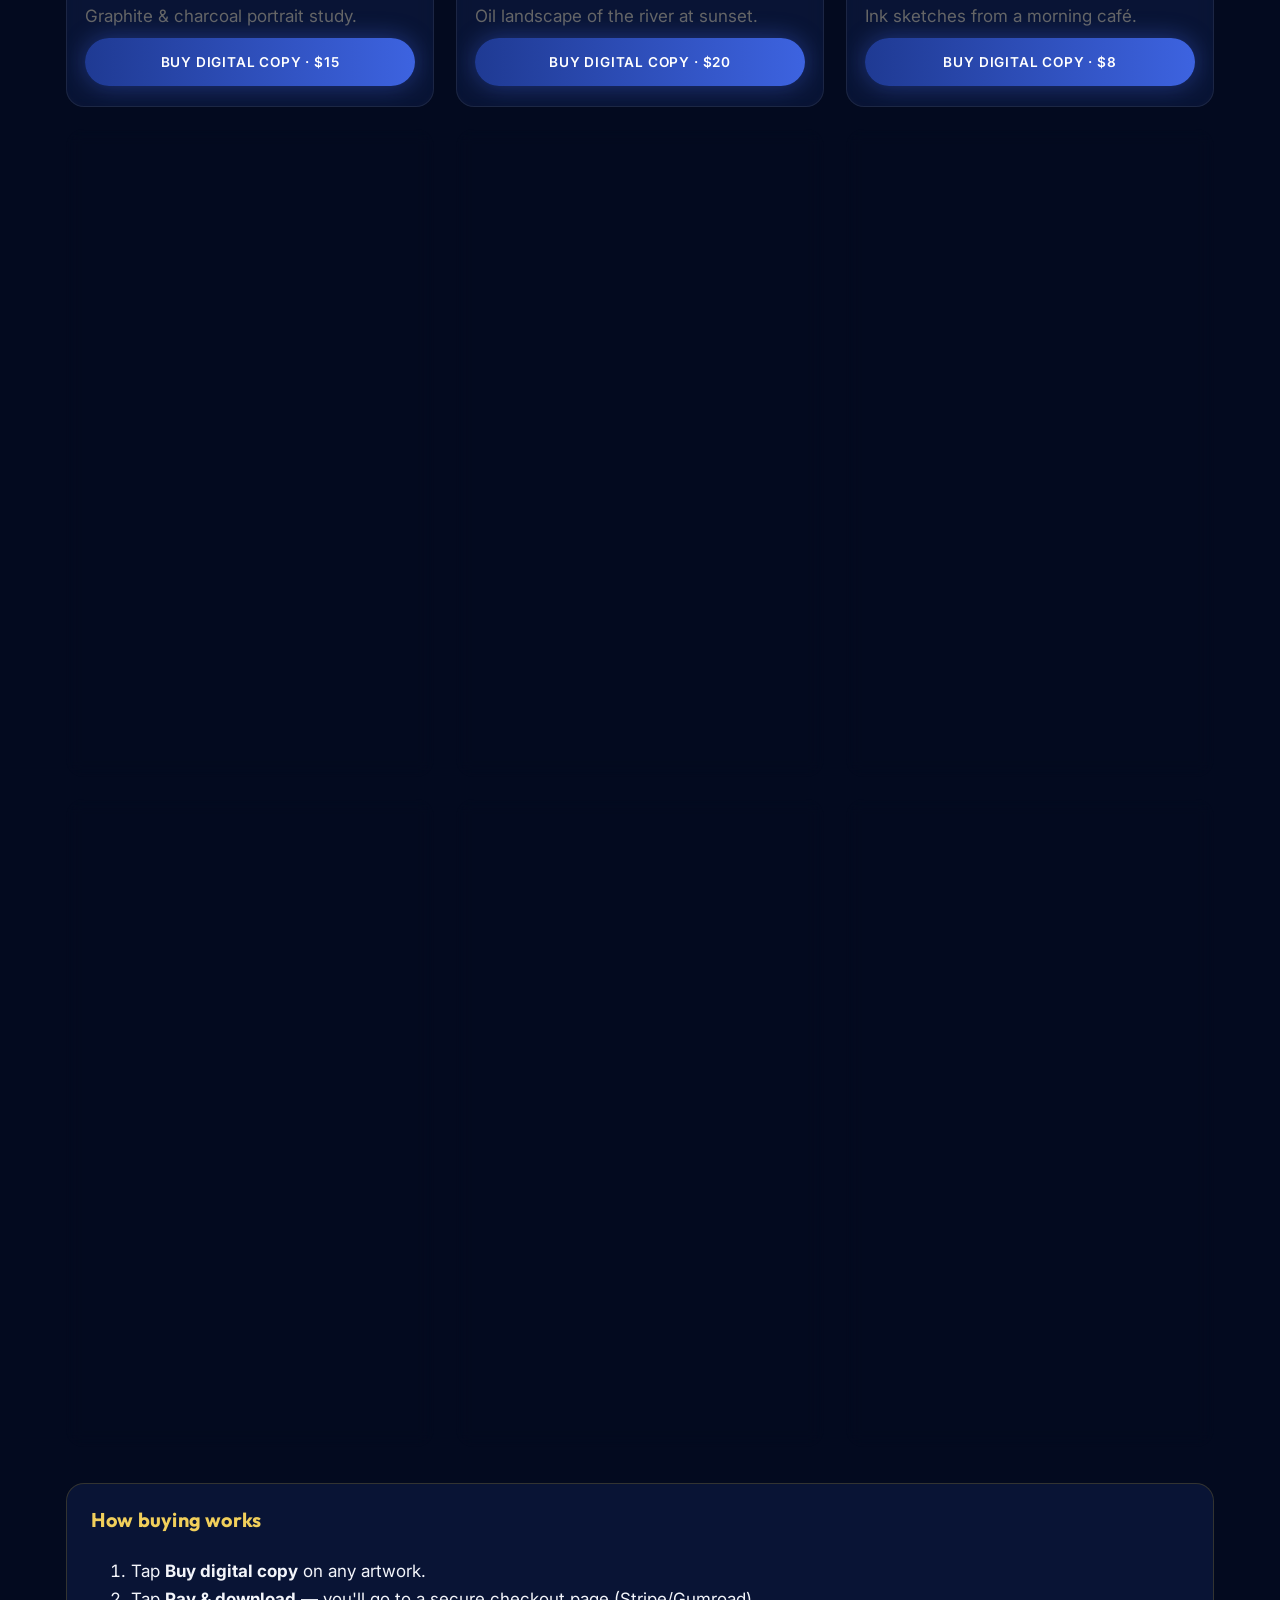
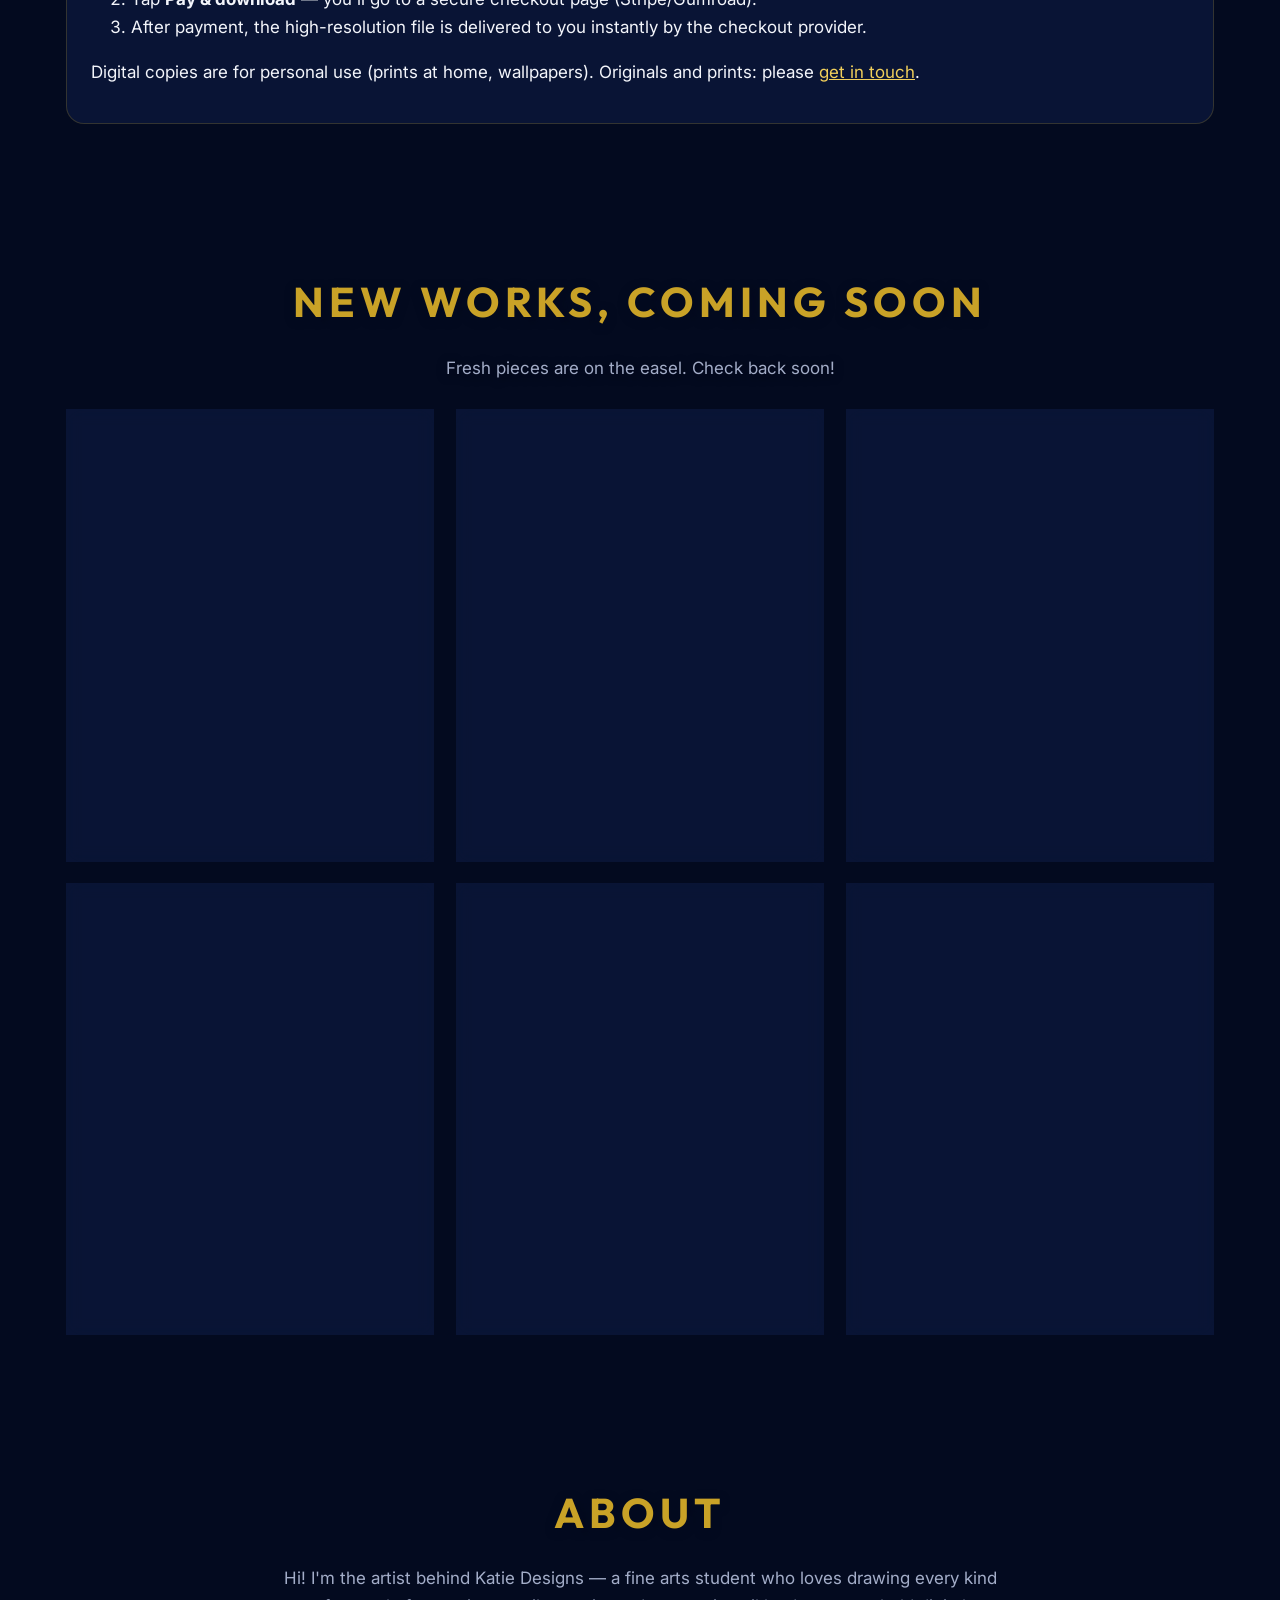
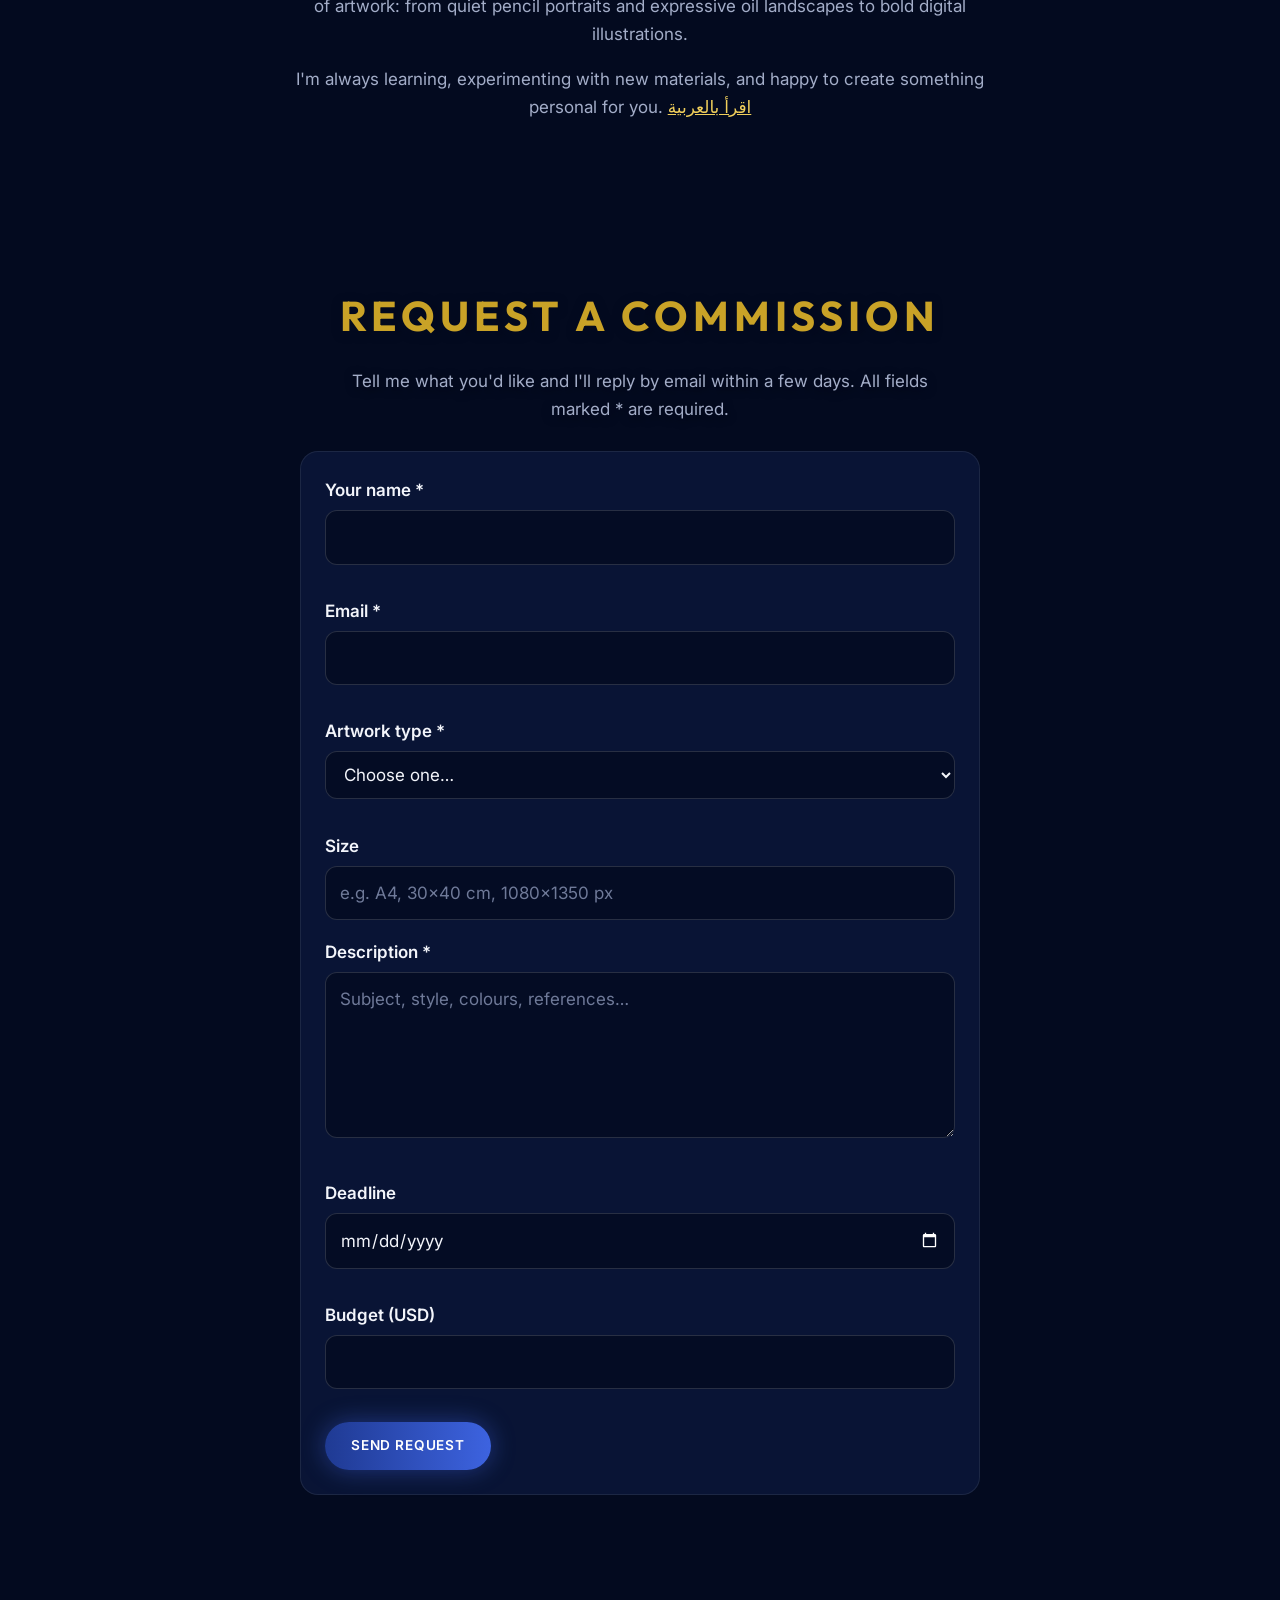
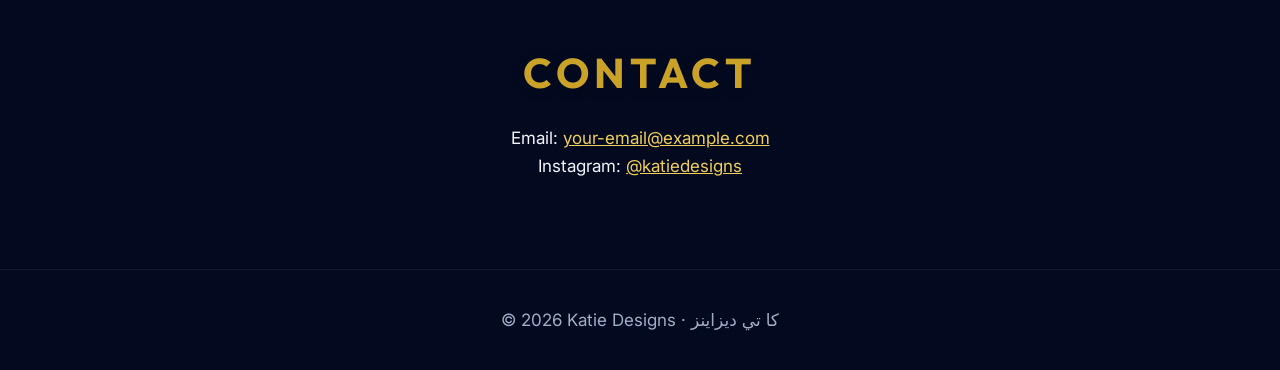
==== commit abf6a741: "v5: paint-once real Starry Night background, then static" ====
--- a/index.html
+++ b/index.html
@@ -1,7 +1,7 @@
 <!doctype html><html lang="en"><head><meta charset="utf-8"><meta name="viewport" content="width=device-width,initial-scale=1">
 <title>Katie Designs — Art Portfolio</title><meta name="description" content="Katie Designs: portraits, landscapes, sketches, digital art and paintings. Buy digital copies or request a commission.">
 <link rel="preconnect" href="https://fonts.googleapis.com"><link href="https://fonts.googleapis.com/css2?family=Inter:wght@400;600&family=Outfit:wght@600;800&display=swap" rel="stylesheet">
-<link rel="stylesheet" href="style.css?v=4"></head><body>
+<link rel="stylesheet" href="style.css?v=5"></head><body>
 <canvas id="bg" aria-hidden="true"></canvas>
 <a class="skip" href="#main">Skip to content</a>
 <header><nav class="nav" aria-label="Main"><a class="logo" href="#top">Katie <span>Designs</span></a>
@@ -48,4 +48,4 @@
 <h3 id="buy-t"></h3><p class="tag" id="buy-cat"></p><p style="font-size:1.6rem;margin:.2em 0" id="buy-price"></p>
 <p><b>What you get:</b> a high-resolution digital file (JPG/PNG, print-ready), delivered instantly after payment by the secure checkout.</p>
 <p><a class="btn gold" id="buy-go" href="#" target="_blank" rel="noopener">Pay &amp; download</a></p><p class="tag">You'll be taken to an external secure checkout. No payment happens on this site.</p></div></dialog>
-<script src="config.js?v=4"></script><script src="app.js?v=4"></script><script src="bg.js?v=4"></script></body></html>
+<script src="config.js?v=5"></script><script src="app.js?v=5"></script><script src="bg.js?v=5"></script></body></html>
--- a/style.css
+++ b/style.css
@@ -49,7 +49,9 @@
 #contact p{text-align:center}footer{text-align:center;padding:36px;color:var(--muted);border-top:1px solid rgba(255,255,255,.06)}
 .reveal{opacity:0;transform:translateY(24px);transition:opacity .7s,transform .7s}.reveal.in{opacity:1;transform:none}
 @media(prefers-reduced-motion:reduce){*{animation:none!important;transition:none!important}.reveal{opacity:1;transform:none}}
-#bg{opacity:.5}
+#bg,#bgstatic{opacity:.5}
+#bgstatic{position:fixed;inset:0;z-index:-1;pointer-events:none;background:#030a1f center 50%/cover no-repeat}
+@media (max-aspect-ratio:1/1){#bgstatic{background-position:22% 50%}}
 body::before{content:"";position:fixed;inset:0;z-index:-1;pointer-events:none;background:radial-gradient(ellipse at 50% 35%,rgba(3,10,31,.55),rgba(3,10,31,.25) 70%)}
 .hero p,.badge{text-shadow:0 2px 12px rgba(3,10,31,.9)}.badge{background:rgba(3,10,31,.7)}main section:not(.hero) h2,.sub{text-shadow:0 2px 10px rgba(3,10,31,.9)}
 .hero h1 .grad{filter:none}.hero h1{position:relative}.hero h1::before{content:"";position:absolute;inset:-10% -6%;z-index:-1;background:radial-gradient(ellipse,rgba(3,10,31,.75),transparent 70%)}
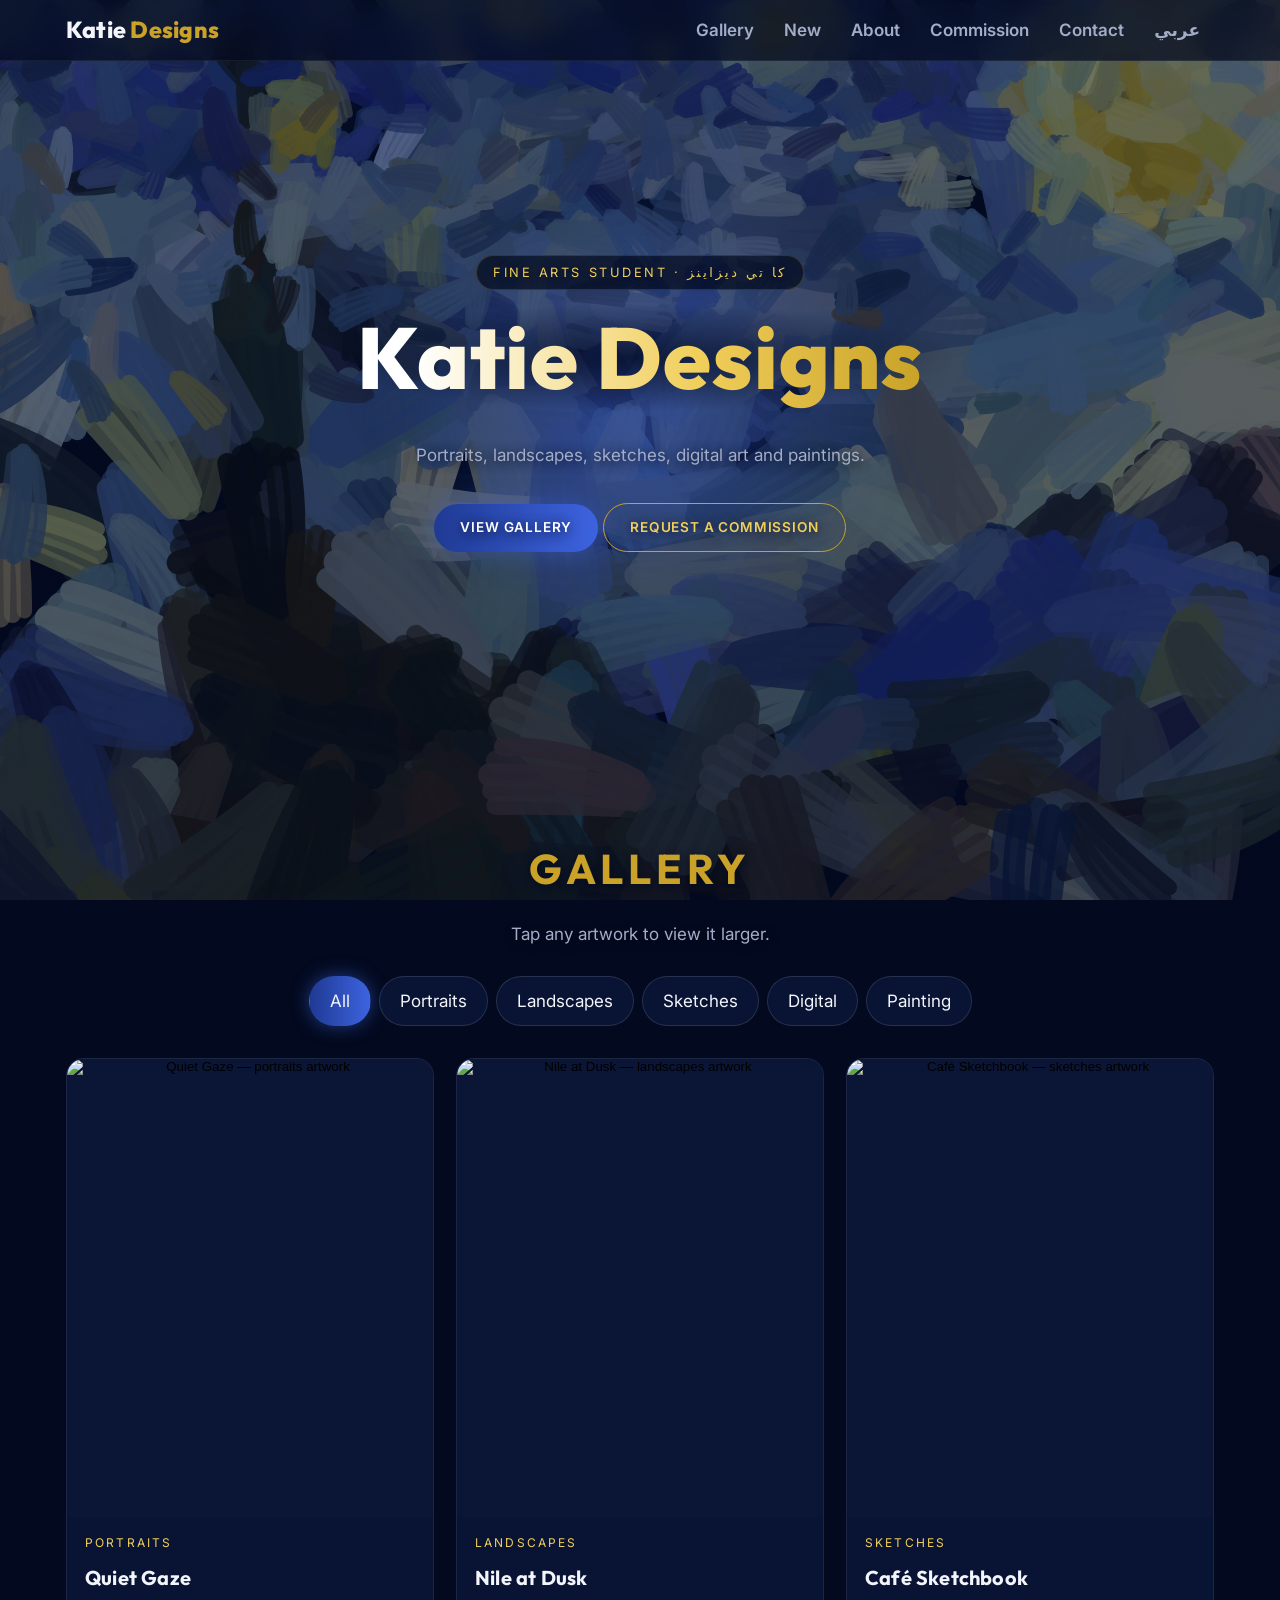
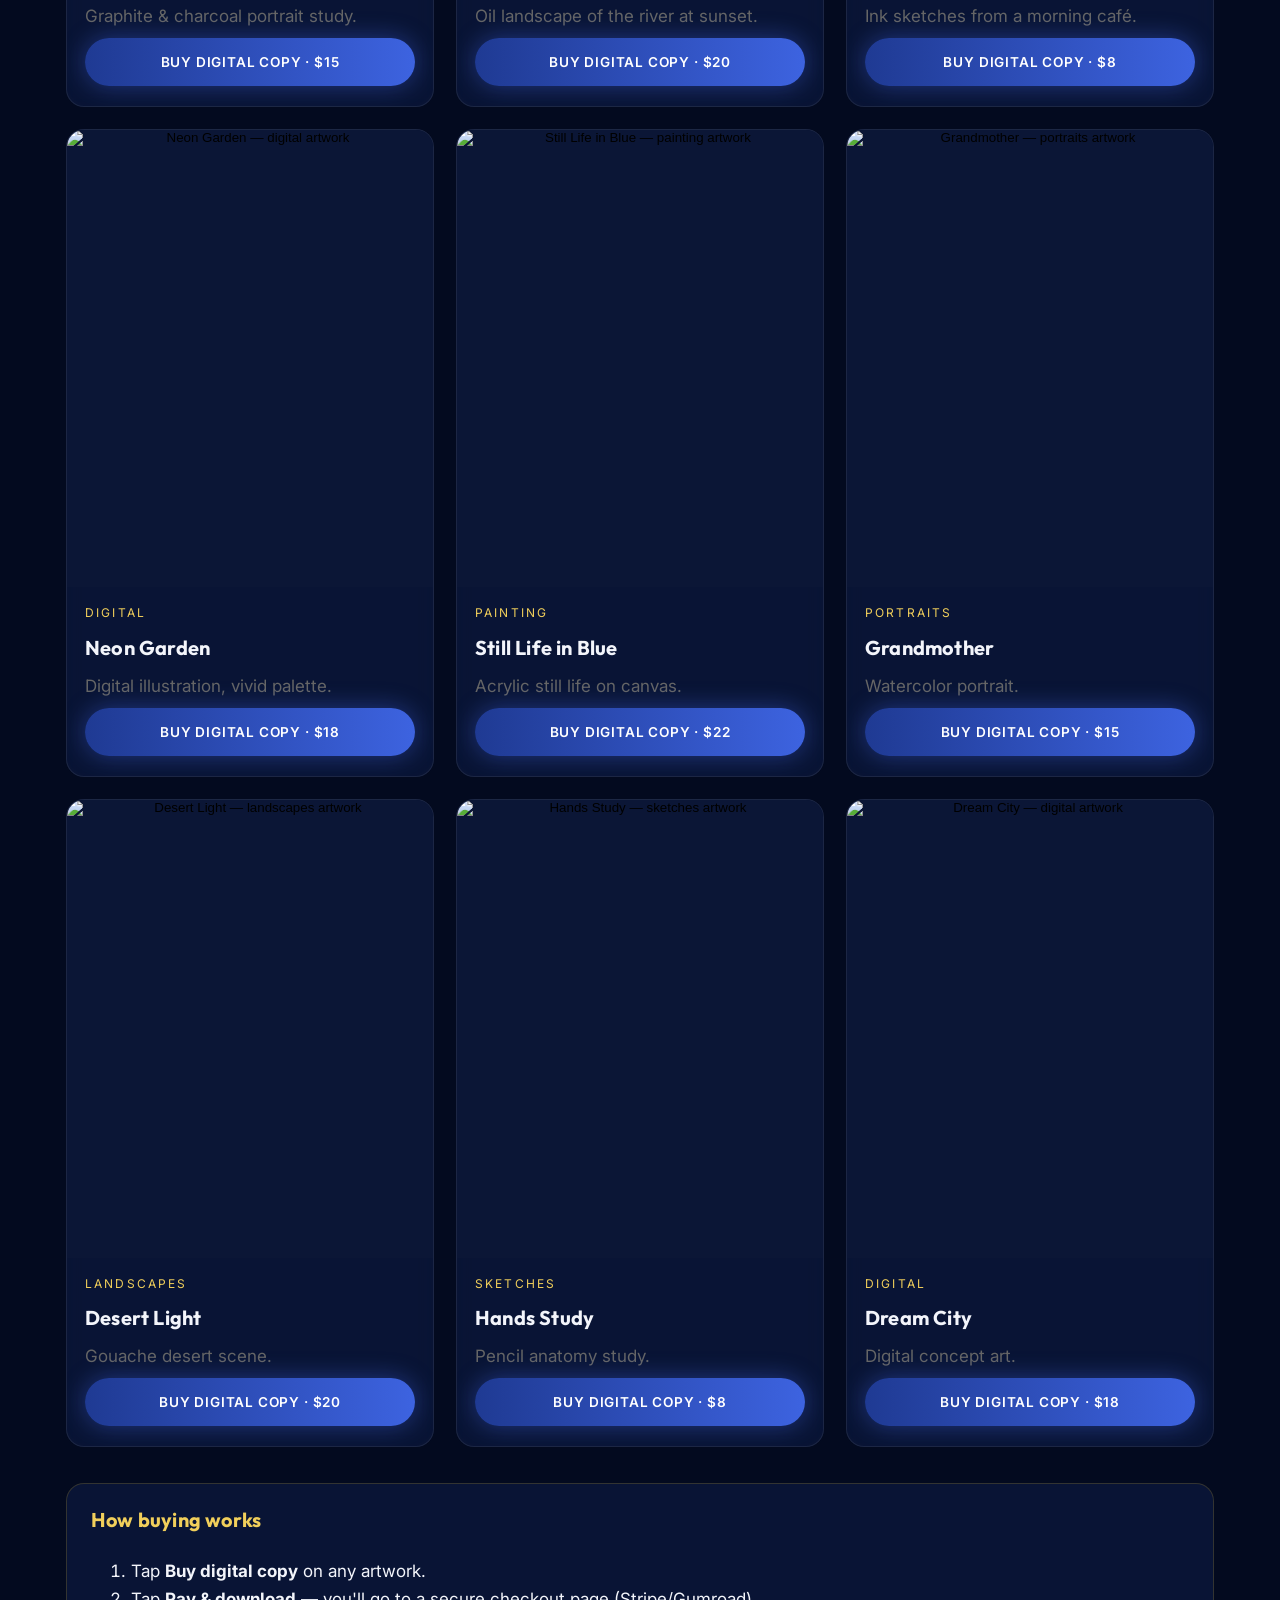
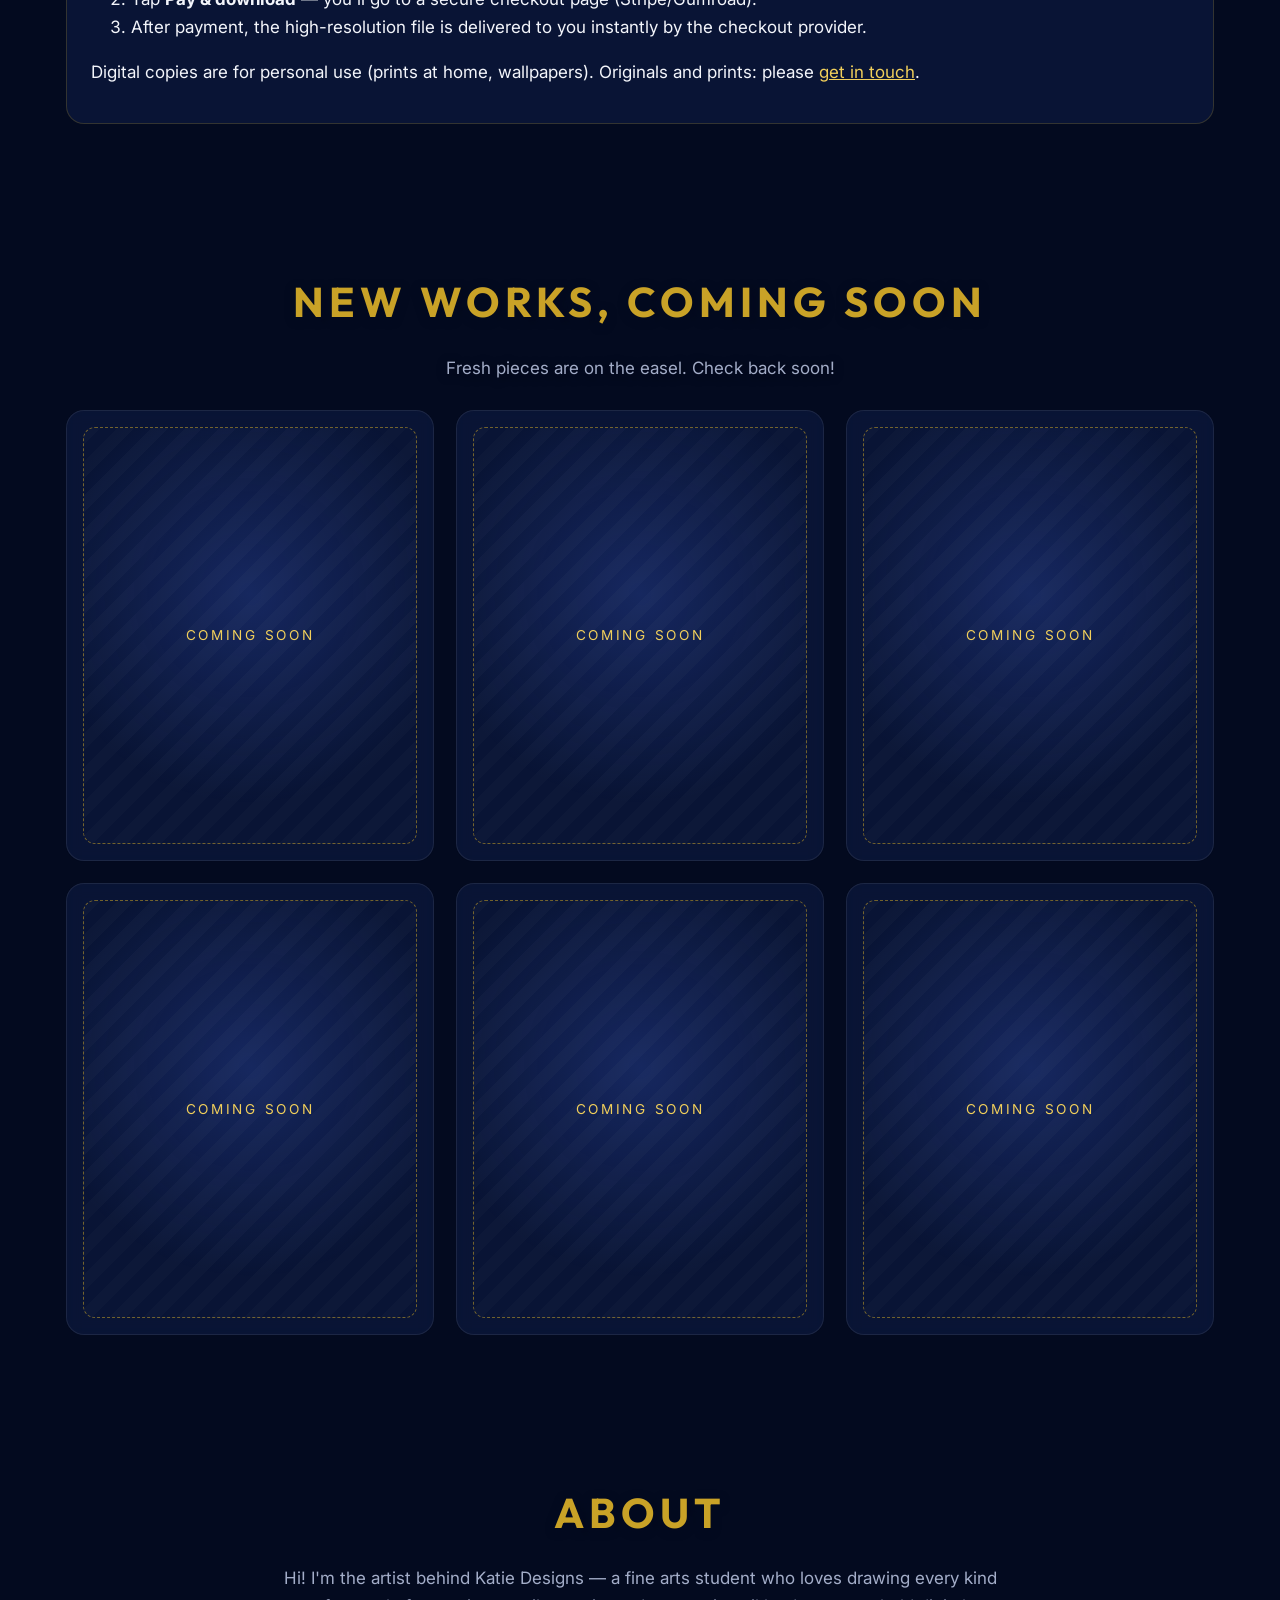
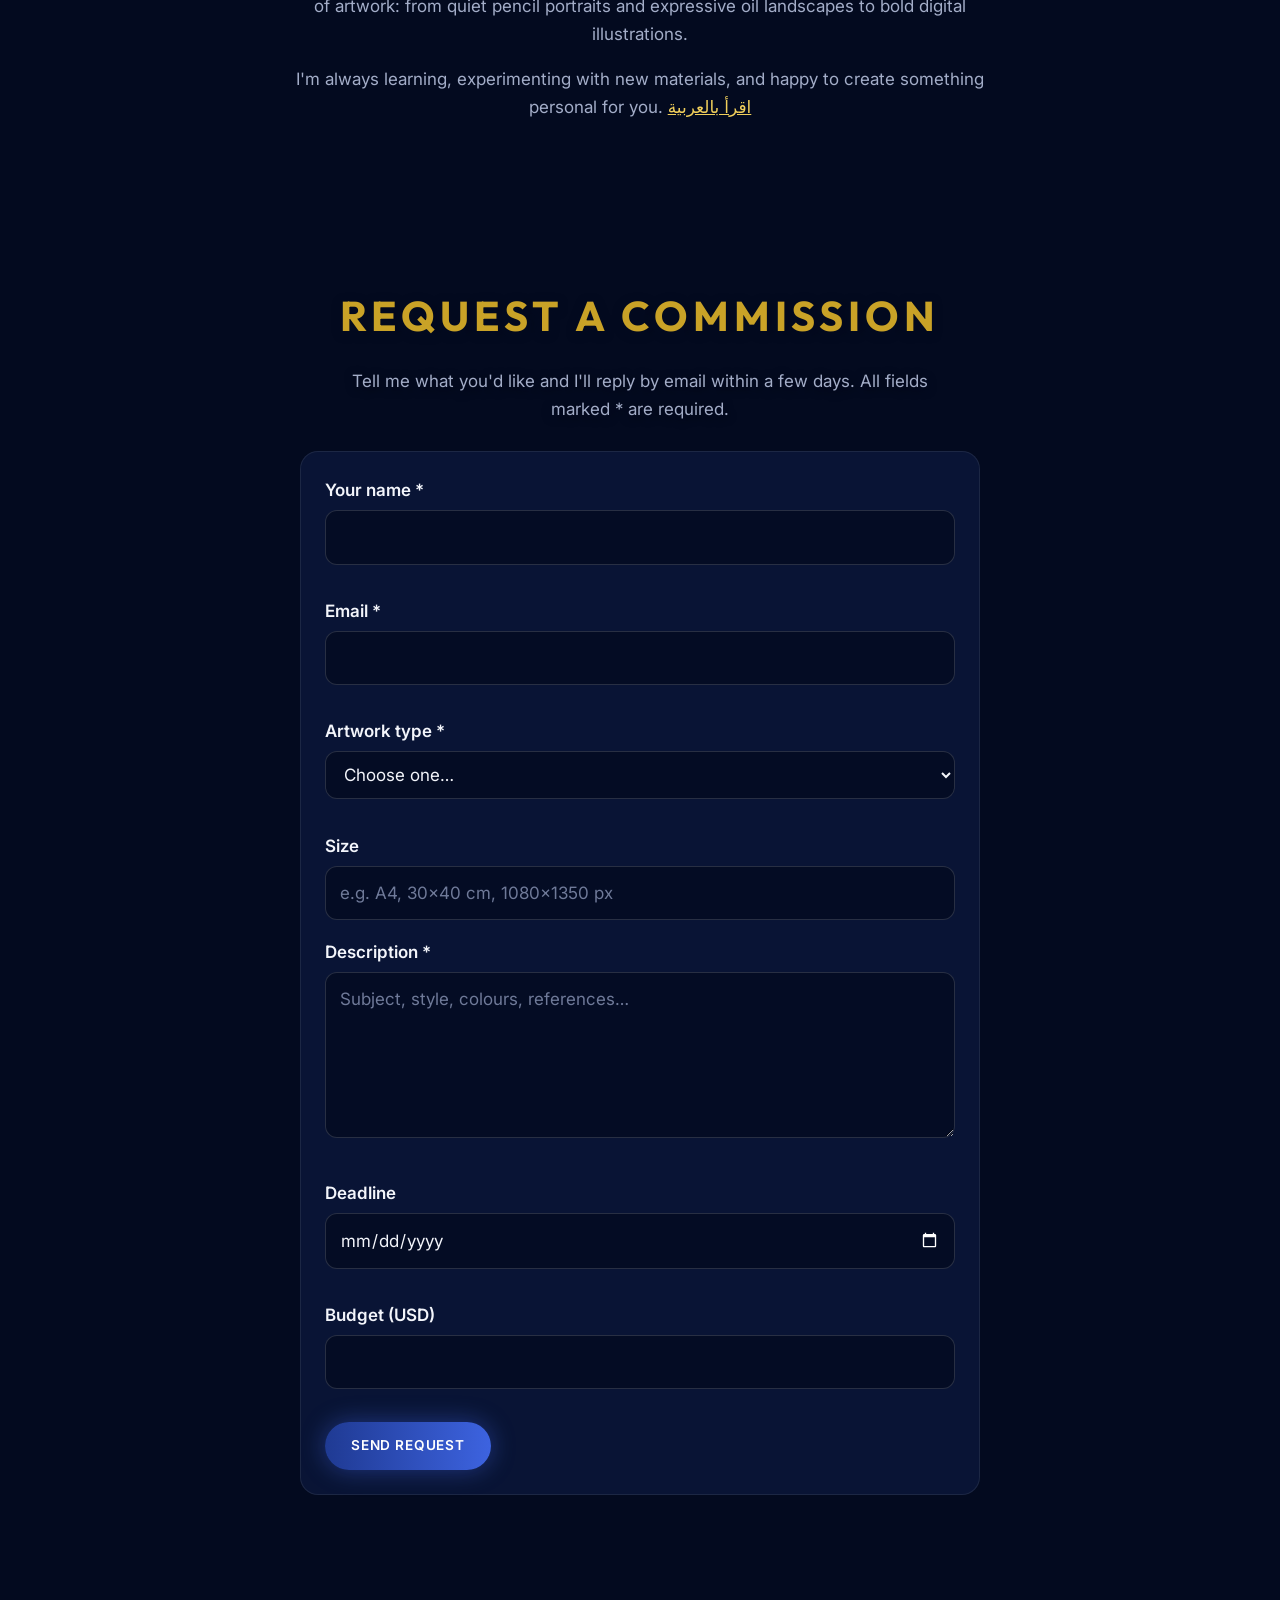
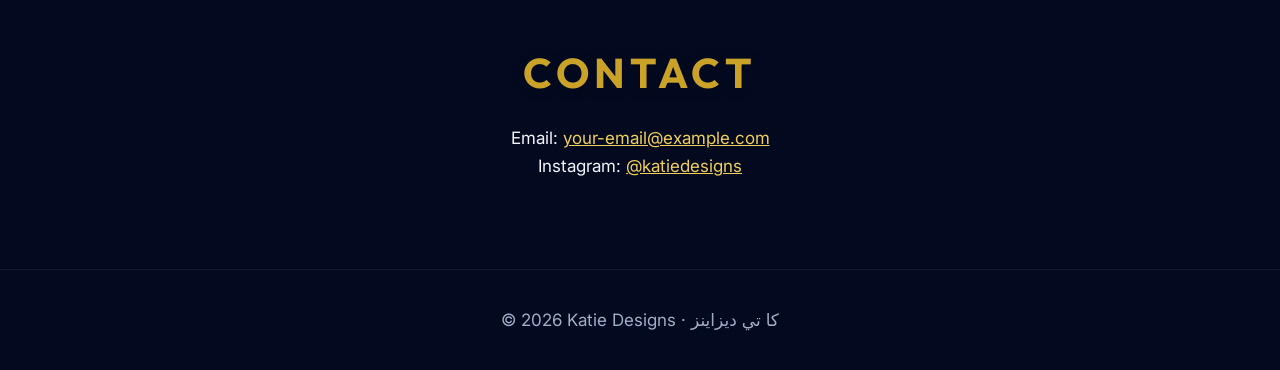
==== commit 3e0e05ea: "v6: always play painting once per session (incl. reduced motion), versioned sessionStorage flag, ?re" ====
--- a/index.html
+++ b/index.html
@@ -1,7 +1,7 @@
 <!doctype html><html lang="en"><head><meta charset="utf-8"><meta name="viewport" content="width=device-width,initial-scale=1">
 <title>Katie Designs — Art Portfolio</title><meta name="description" content="Katie Designs: portraits, landscapes, sketches, digital art and paintings. Buy digital copies or request a commission.">
 <link rel="preconnect" href="https://fonts.googleapis.com"><link href="https://fonts.googleapis.com/css2?family=Inter:wght@400;600&family=Outfit:wght@600;800&display=swap" rel="stylesheet">
-<link rel="stylesheet" href="style.css?v=5"></head><body>
+<link rel="stylesheet" href="style.css?v=6"></head><body>
 <canvas id="bg" aria-hidden="true"></canvas>
 <a class="skip" href="#main">Skip to content</a>
 <header><nav class="nav" aria-label="Main"><a class="logo" href="#top">Katie <span>Designs</span></a>
@@ -48,4 +48,4 @@
 <h3 id="buy-t"></h3><p class="tag" id="buy-cat"></p><p style="font-size:1.6rem;margin:.2em 0" id="buy-price"></p>
 <p><b>What you get:</b> a high-resolution digital file (JPG/PNG, print-ready), delivered instantly after payment by the secure checkout.</p>
 <p><a class="btn gold" id="buy-go" href="#" target="_blank" rel="noopener">Pay &amp; download</a></p><p class="tag">You'll be taken to an external secure checkout. No payment happens on this site.</p></div></dialog>
-<script src="config.js?v=5"></script><script src="app.js?v=5"></script><script src="bg.js?v=5"></script></body></html>
+<script src="config.js?v=6"></script><script src="app.js?v=6"></script><script src="bg.js?v=6"></script></body></html>
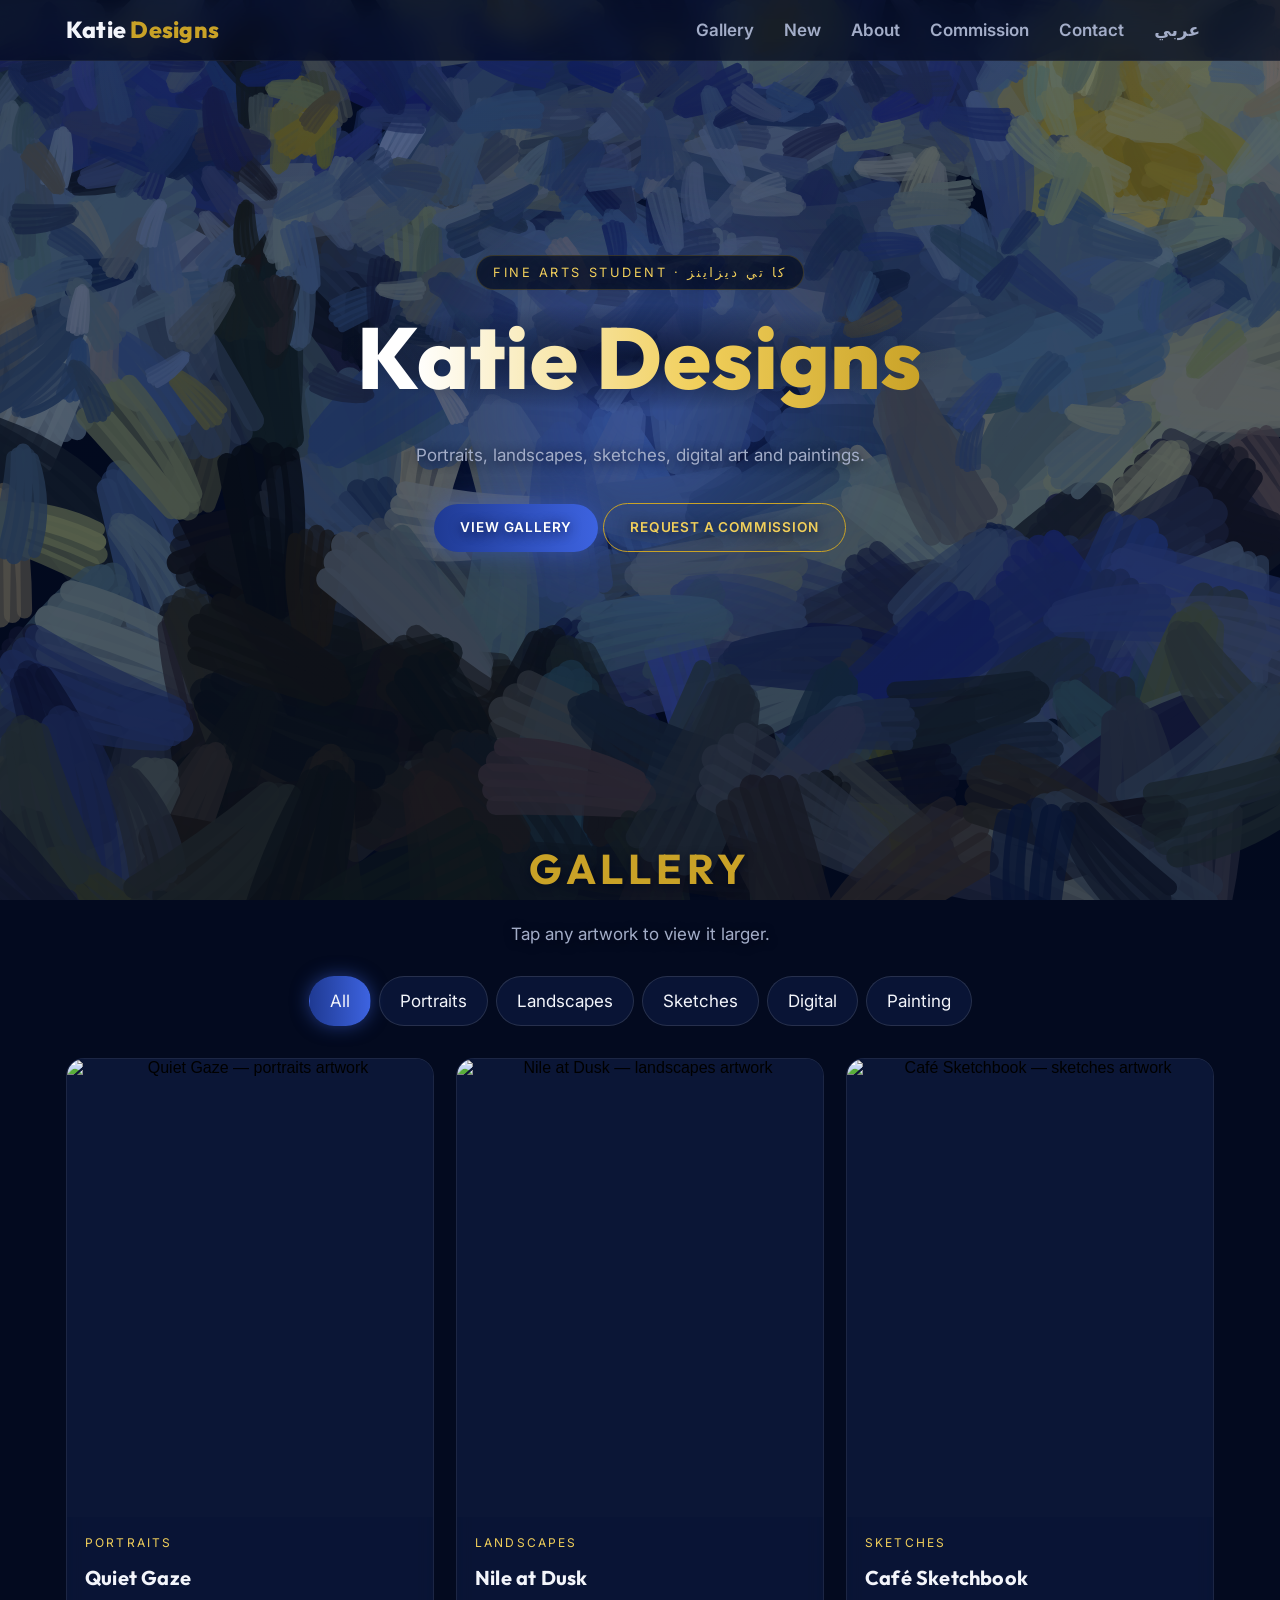
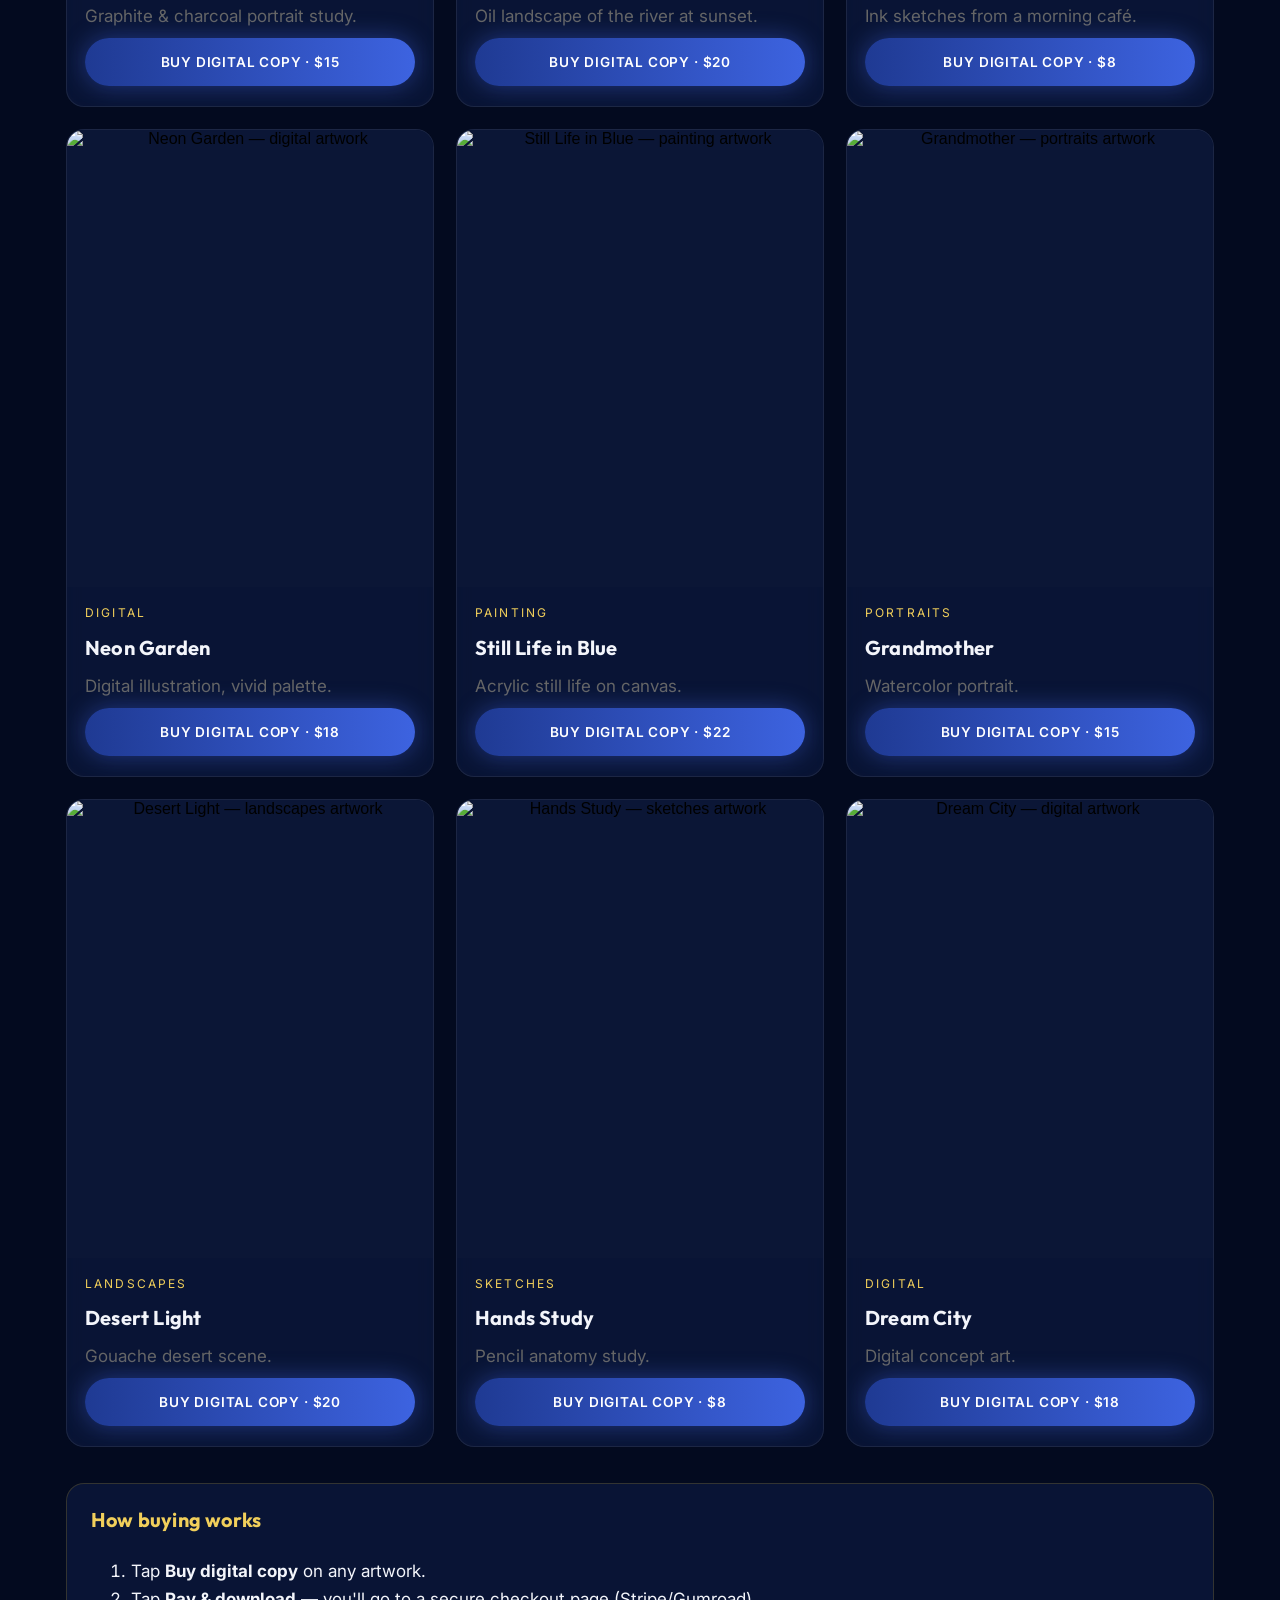
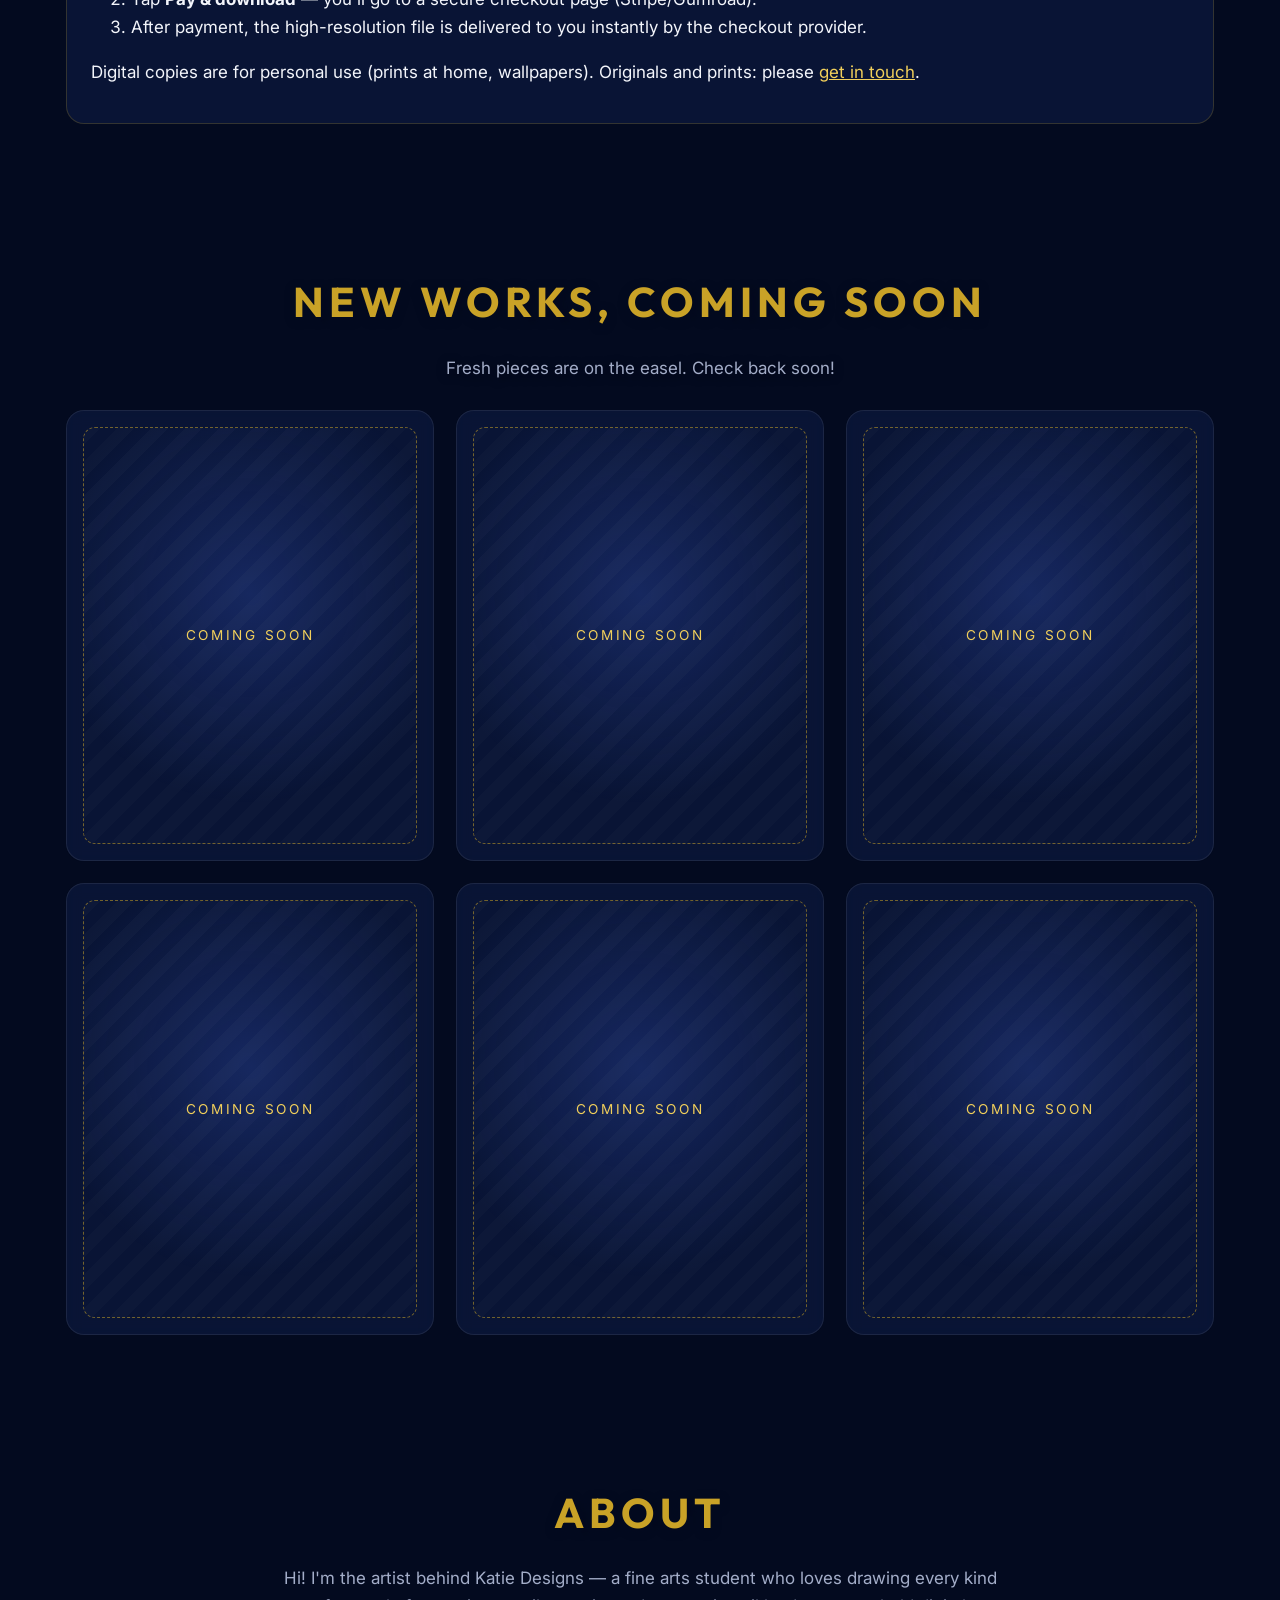
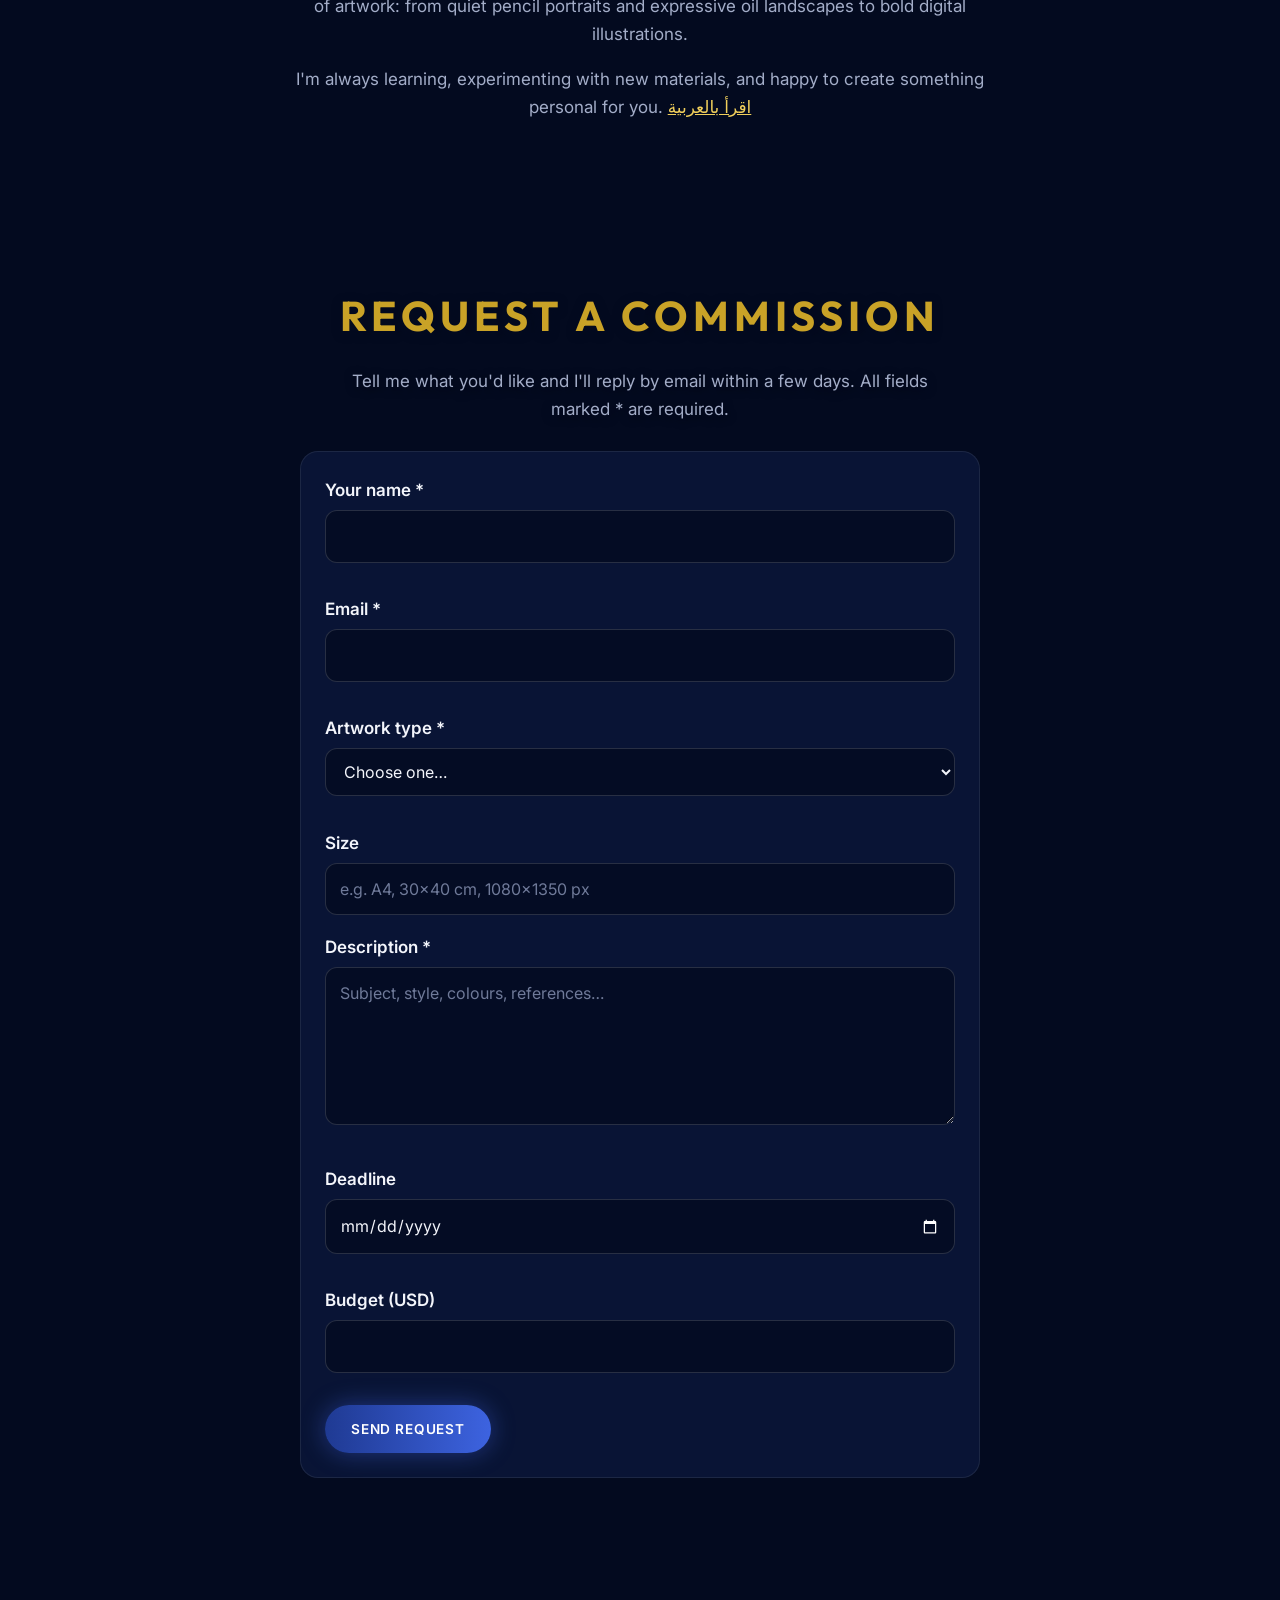
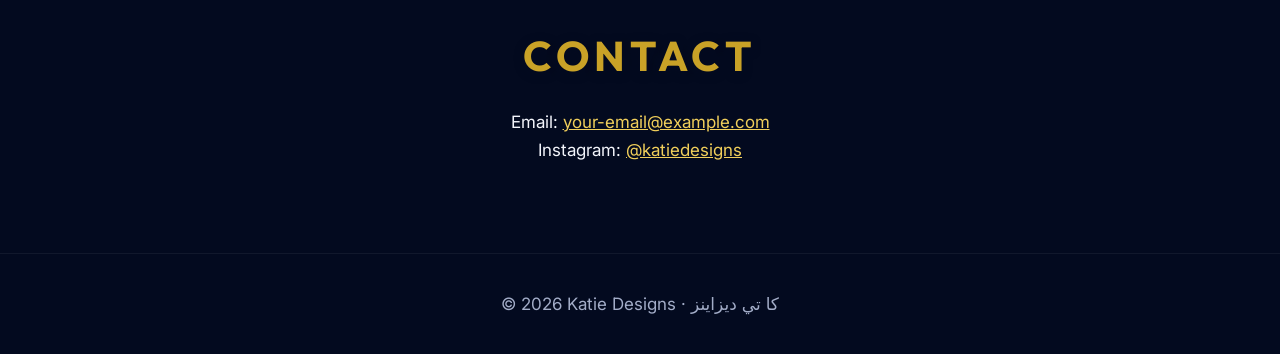
==== commit 999260dd: "v6: Cafe Terrace background on narrow screens, mobile polish (hamburger, 16px inputs, dialogs, reada" ====
--- a/index.html
+++ b/index.html
@@ -5,7 +5,8 @@
 <canvas id="bg" aria-hidden="true"></canvas>
 <a class="skip" href="#main">Skip to content</a>
 <header><nav class="nav" aria-label="Main"><a class="logo" href="#top">Katie <span>Designs</span></a>
-<ul><li><a class="l" href="#gallery">Gallery</a></li><li><a class="l" href="#soon">New</a></li><li><a class="l" href="#about">About</a></li><li><a class="l" href="#commission">Commission</a></li><li><a class="l" href="#contact">Contact</a></li><li><a class="l" href="about.html" lang="ar">عربي</a></li></ul></nav></header>
+<button class="menu" id="menu" aria-expanded="false" aria-controls="navlist" aria-label="Menu"><span></span><span></span><span></span></button>
+<ul id="navlist"><li><a class="l" href="#gallery">Gallery</a></li><li><a class="l" href="#soon">New</a></li><li><a class="l" href="#about">About</a></li><li><a class="l" href="#commission">Commission</a></li><li><a class="l" href="#contact">Contact</a></li><li><a class="l" href="about.html" lang="ar">عربي</a></li></ul></nav></header>
 <main id="main">
 <section class="hero" id="top"><span class="badge">Fine arts student · كا تي ديزاينز</span><h1><span class="grad">Katie Designs</span></h1><p>Portraits, landscapes, sketches, digital art and paintings.</p>
 <p><a class="btn" href="#gallery">View gallery</a> <a class="btn ghost" href="#commission">Request a commission</a></p></section>
@@ -48,4 +49,4 @@
 <h3 id="buy-t"></h3><p class="tag" id="buy-cat"></p><p style="font-size:1.6rem;margin:.2em 0" id="buy-price"></p>
 <p><b>What you get:</b> a high-resolution digital file (JPG/PNG, print-ready), delivered instantly after payment by the secure checkout.</p>
 <p><a class="btn gold" id="buy-go" href="#" target="_blank" rel="noopener">Pay &amp; download</a></p><p class="tag">You'll be taken to an external secure checkout. No payment happens on this site.</p></div></dialog>
-<script src="config.js?v=6"></script><script src="app.js?v=6"></script><script src="bg.js?v=6"></script></body></html>
+<script src="config.js?v=6"></script><script src="app.js?v=6"></script><script src="bg.js?v=6"></script><script>(()=>{const m=document.getElementById("menu"),l=document.getElementById("navlist");if(!m)return;const set=o=>{m.setAttribute("aria-expanded",o);l.classList.toggle("open",o)};m.onclick=()=>set(m.getAttribute("aria-expanded")!=="true");l.addEventListener("click",e=>{if(e.target.closest("a"))set(false)});addEventListener("keydown",e=>{if(e.key==="Escape")set(false)})})();</script></body></html>
--- a/style.css
+++ b/style.css
@@ -55,3 +55,47 @@
 body::before{content:"";position:fixed;inset:0;z-index:-1;pointer-events:none;background:radial-gradient(ellipse at 50% 35%,rgba(3,10,31,.55),rgba(3,10,31,.25) 70%)}
 .hero p,.badge{text-shadow:0 2px 12px rgba(3,10,31,.9)}.badge{background:rgba(3,10,31,.7)}main section:not(.hero) h2,.sub{text-shadow:0 2px 10px rgba(3,10,31,.9)}
 .hero h1 .grad{filter:none}.hero h1{position:relative}.hero h1::before{content:"";position:absolute;inset:-10% -6%;z-index:-1;background:radial-gradient(ellipse,rgba(3,10,31,.75),transparent 70%)}
+/* ---- mobile polish (v6) ---- */
+html,body{overflow-x:hidden}
+.menu{display:none}
+input,select,textarea,button{font-size:16px}
+img{max-width:100%}
+@media(max-width:768px){
+ .nav{flex-wrap:nowrap;padding:6px 12px}
+ .menu{display:inline-flex;flex-direction:column;justify-content:center;gap:5px;width:48px;height:48px;padding:12px;background:rgba(201,162,39,.08);border:1px solid rgba(201,162,39,.35);border-radius:12px;cursor:pointer}
+ .menu span{display:block;height:2px;background:var(--gold2,#e6c75a);border-radius:2px;transition:.25s}
+ .menu[aria-expanded=true] span:nth-child(1){transform:translateY(7px) rotate(45deg)}
+ .menu[aria-expanded=true] span:nth-child(2){opacity:0}
+ .menu[aria-expanded=true] span:nth-child(3){transform:translateY(-7px) rotate(-45deg)}
+ #navlist{display:none;position:absolute;left:0;right:0;top:100%;flex-direction:column;padding:8px 12px 14px;background:rgba(3,10,31,.96);border-bottom:1px solid rgba(201,162,39,.25);backdrop-filter:blur(10px)}
+ #navlist.open{display:flex}
+ #navlist a.l{width:100%;font-size:1.05rem}
+ header{position:sticky}
+ .hero{padding:72px 18px 56px;min-height:auto}
+ .hero h1{font-size:clamp(2.3rem,12vw,3.4rem);line-height:1.05}
+ .hero p{font-size:1.02rem}
+ .hero .btn{width:100%;max-width:320px;justify-content:center}
+ section{padding-left:16px;padding-right:16px}
+ h2{font-size:clamp(1.6rem,7vw,2.1rem)}
+ .filters{display:flex;flex-wrap:nowrap;overflow-x:auto;gap:8px;padding-bottom:6px;-webkit-overflow-scrolling:touch;scrollbar-width:none}
+ .filters button{flex:0 0 auto}
+ .grid{gap:16px}
+ .card .btn,.card button{width:100%;min-height:48px;justify-content:center}
+ form .row,form .grid2{grid-template-columns:1fr!important}
+ dialog{width:calc(100vw - 24px);max-width:calc(100vw - 24px);max-height:calc(100dvh - 24px);margin:auto;padding:0;overflow:auto}
+ dialog .dlg{padding:20px 16px}
+ .lb img,#lb-img{max-height:70dvh;width:100%;object-fit:contain}
+ footer{padding:28px 16px;text-align:center;font-size:.95rem}
+}
+@media(max-width:768px),(max-aspect-ratio:1/1){
+ #bg,#bgstatic{opacity:.38}
+ body::before{background:linear-gradient(rgba(3,10,31,.55),rgba(3,10,31,.45))}
+}
+@media(max-width:768px){
+ section:not(.hero){background:rgba(3,10,31,.55);border-radius:18px;margin:18px 10px;padding-top:28px;padding-bottom:28px}
+ .nav .logo{white-space:nowrap}
+ html[dir=rtl] .nav{flex-wrap:wrap;justify-content:center;gap:2px}
+ html[dir=rtl] .nav ul{justify-content:center}
+ html[dir=rtl] .nav a.l{padding:8px 10px;font-size:.95rem}
+ p,li{text-shadow:0 1px 3px rgba(0,0,0,.8)}
+}
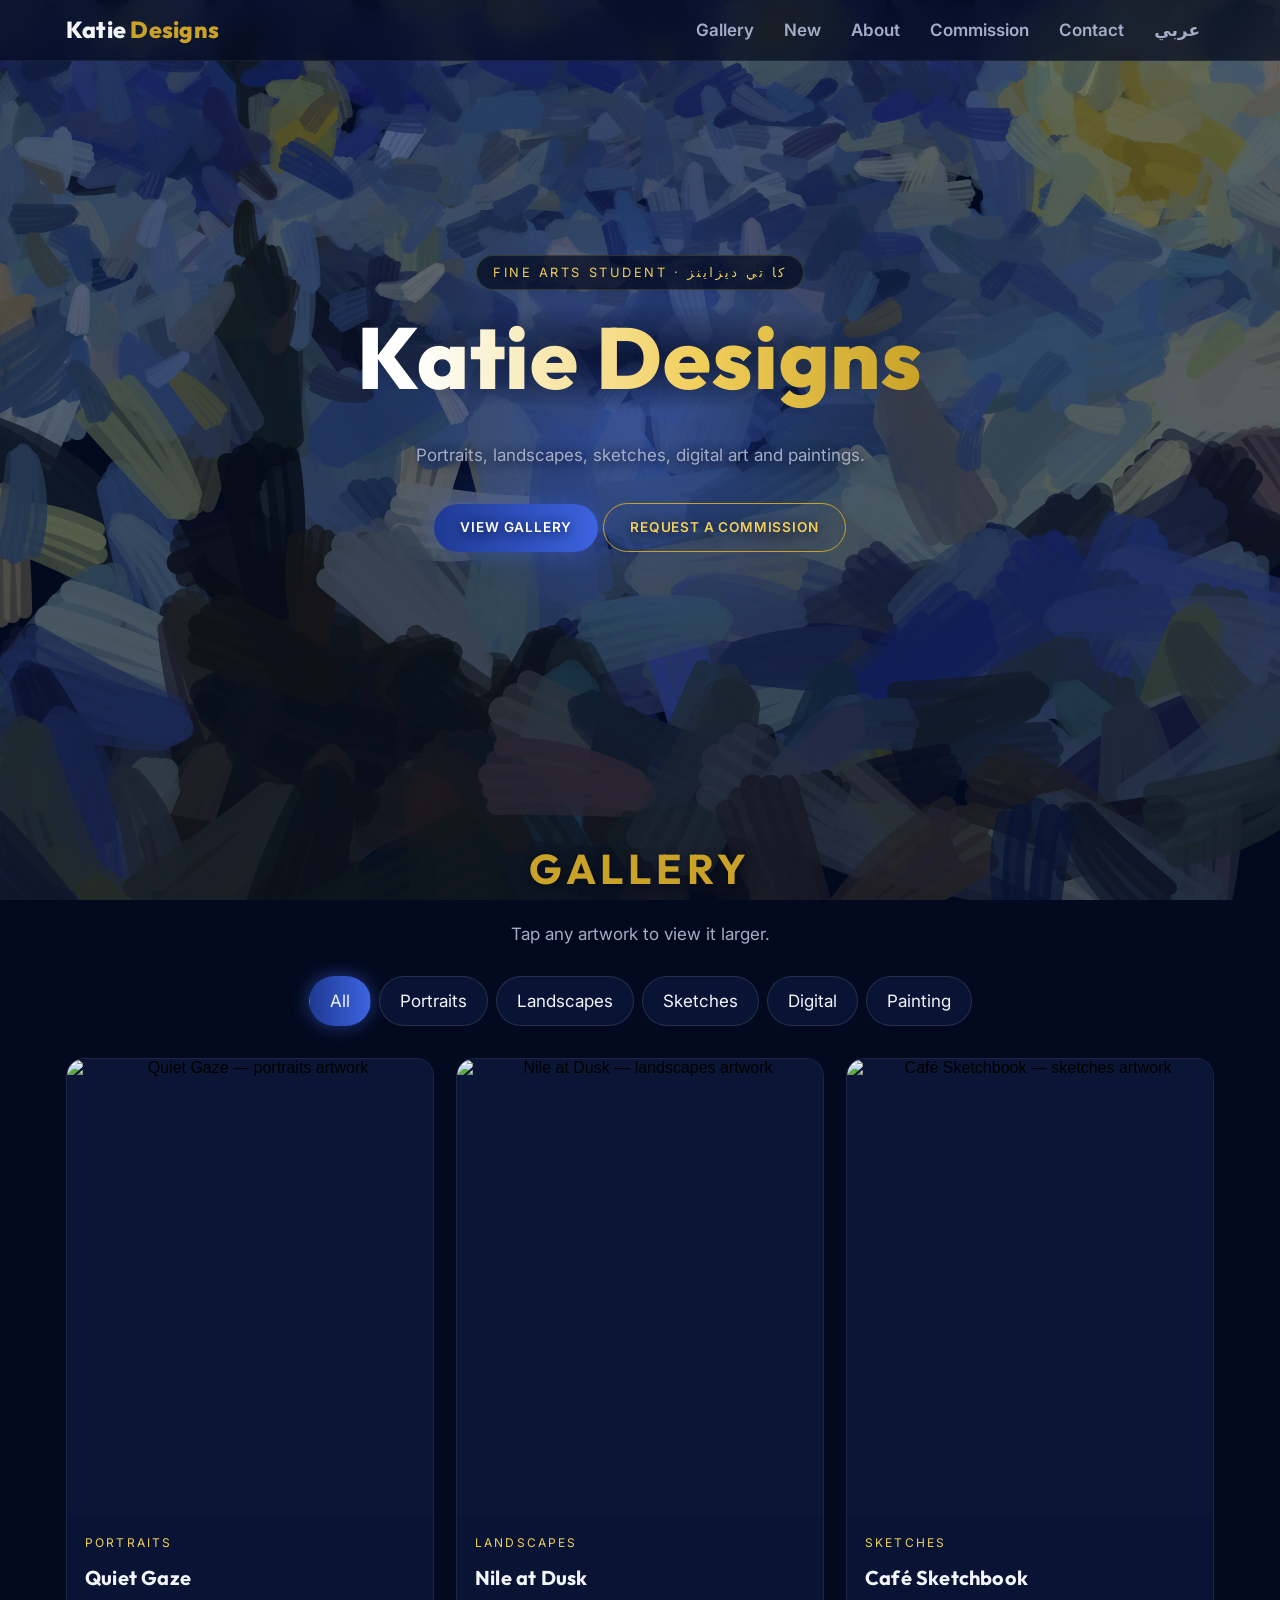
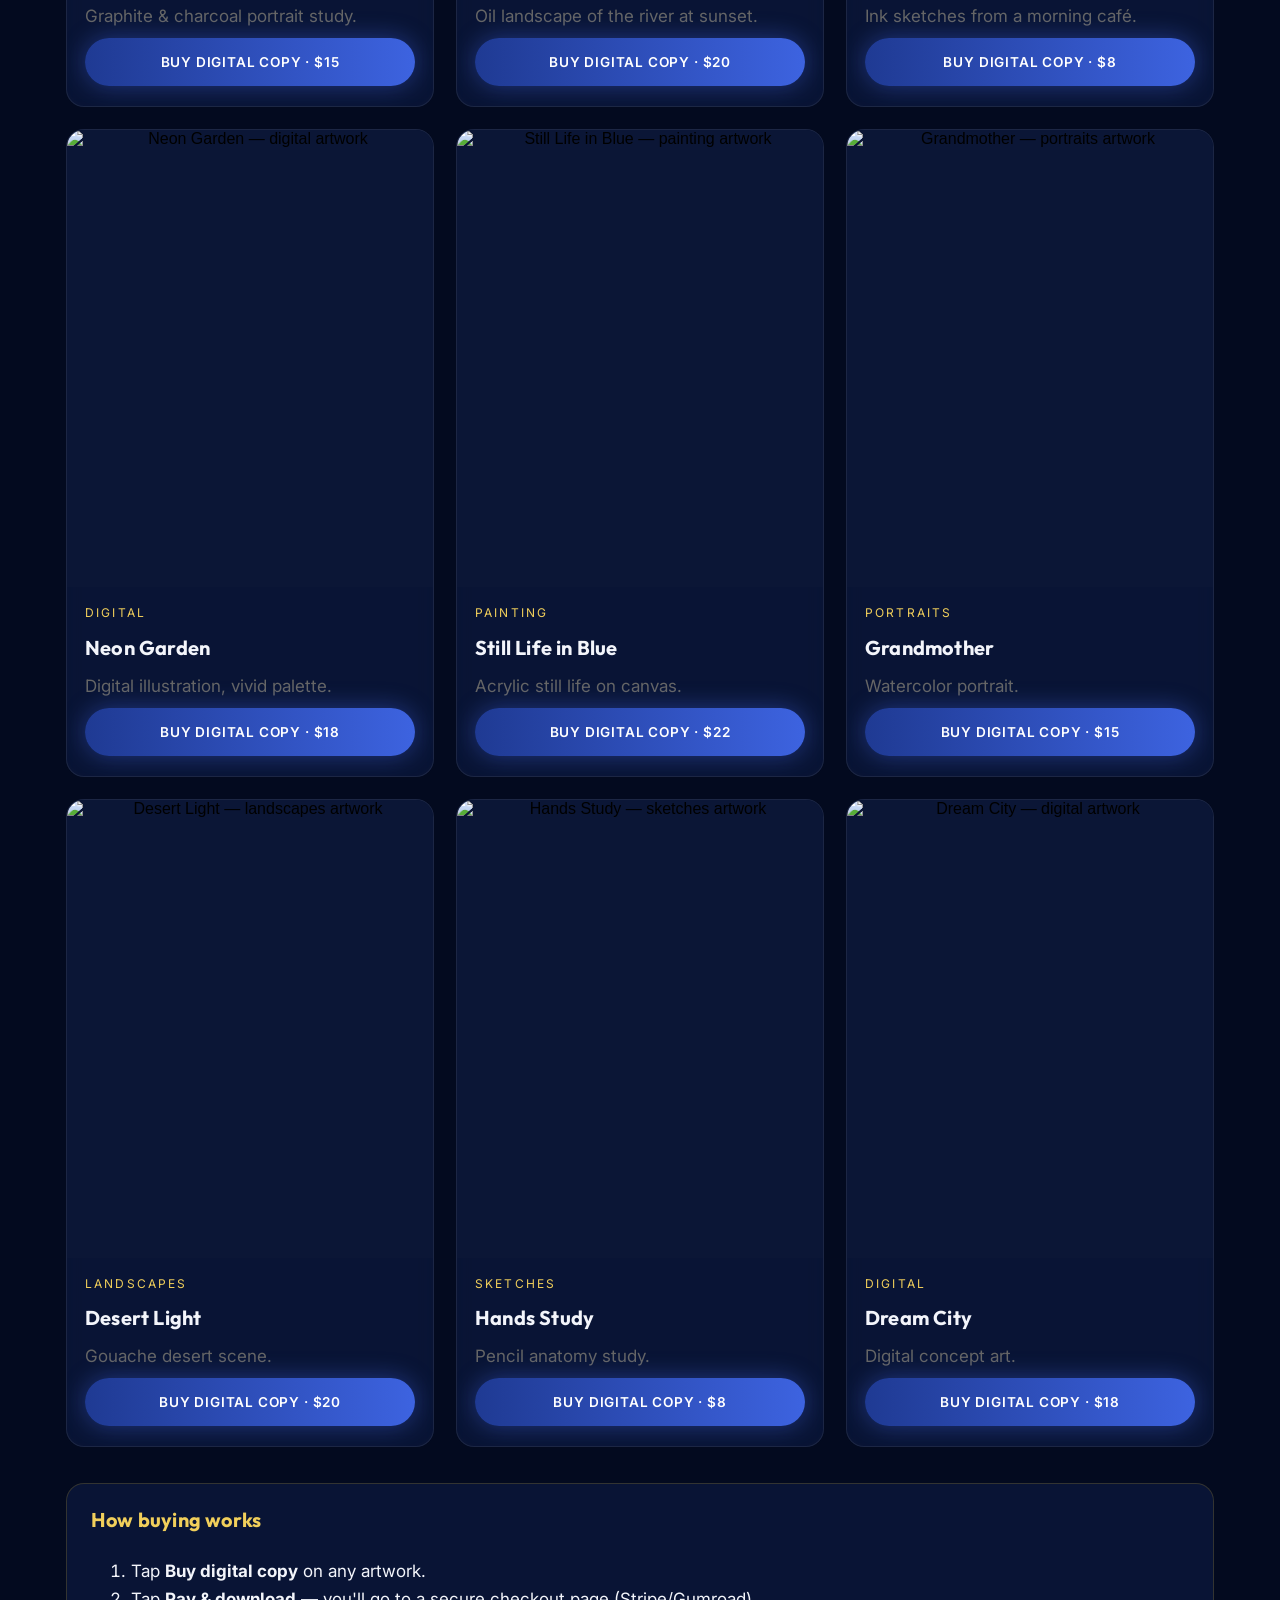
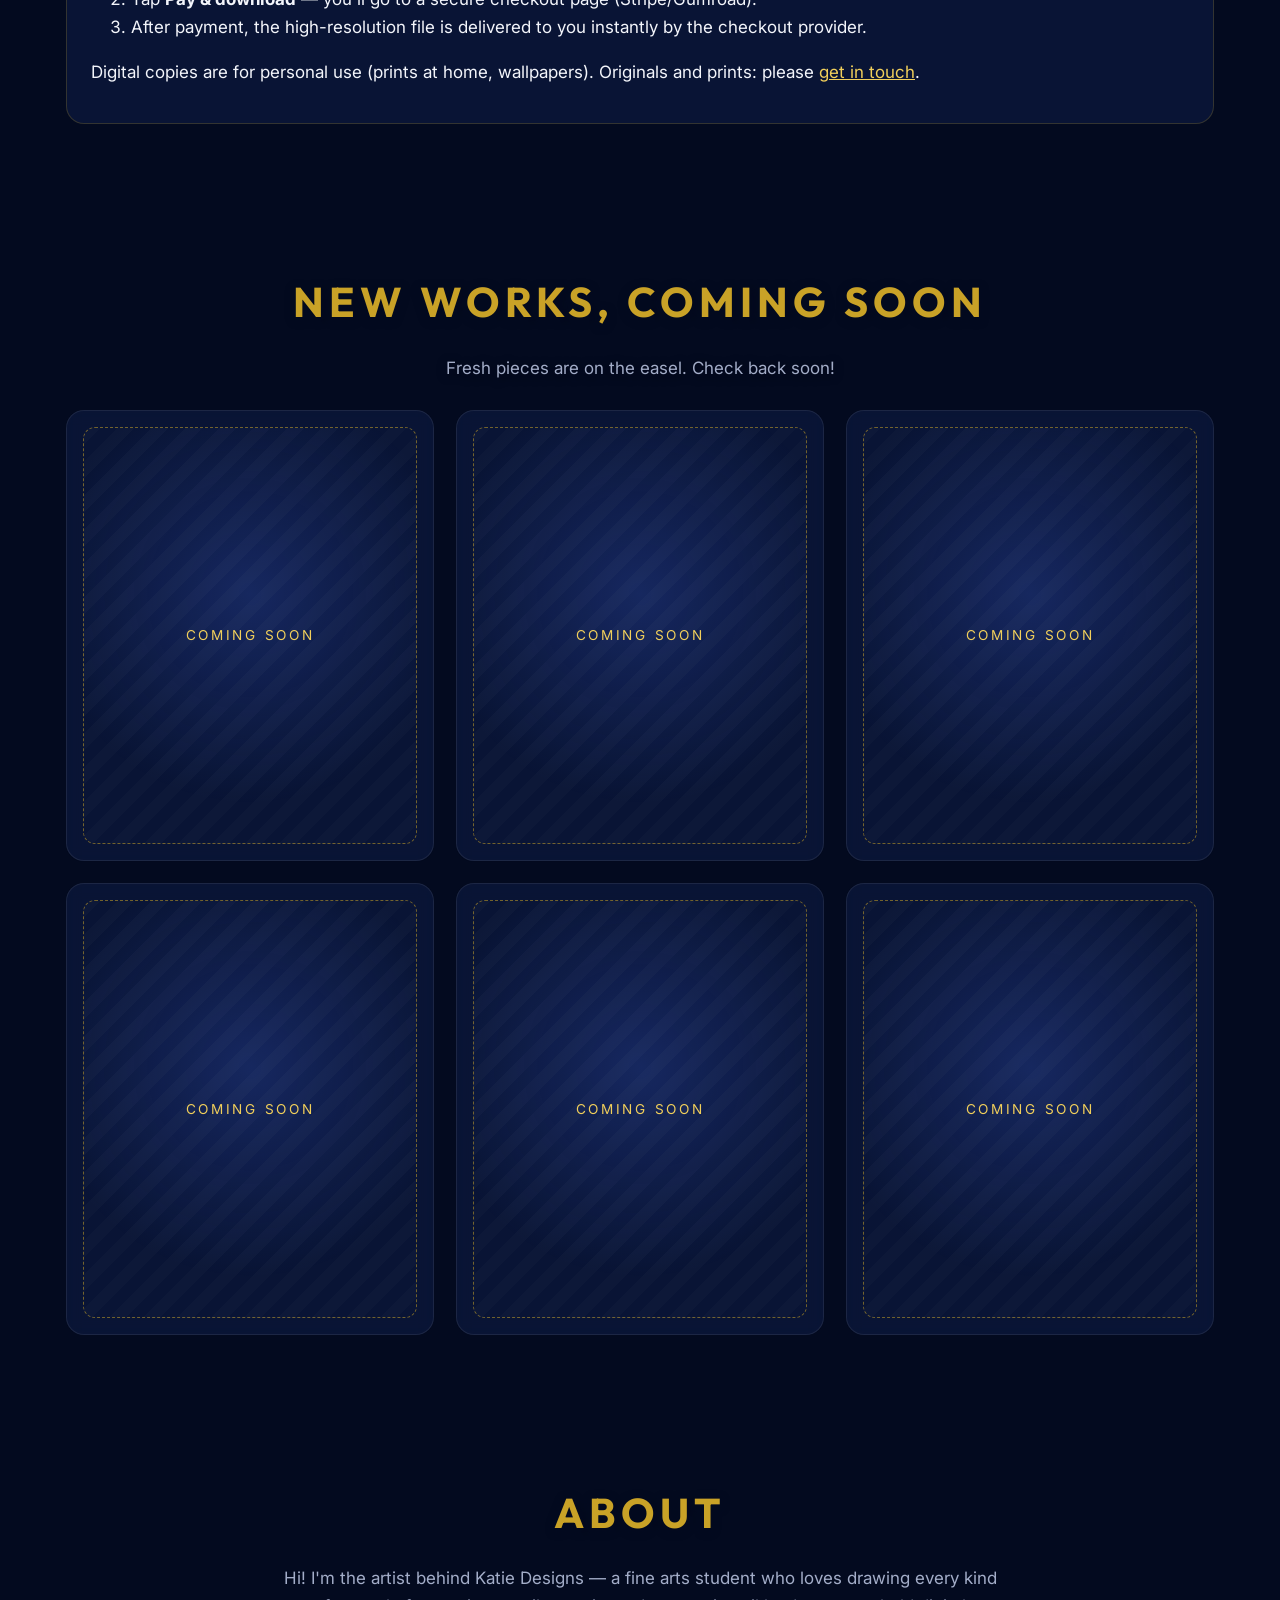
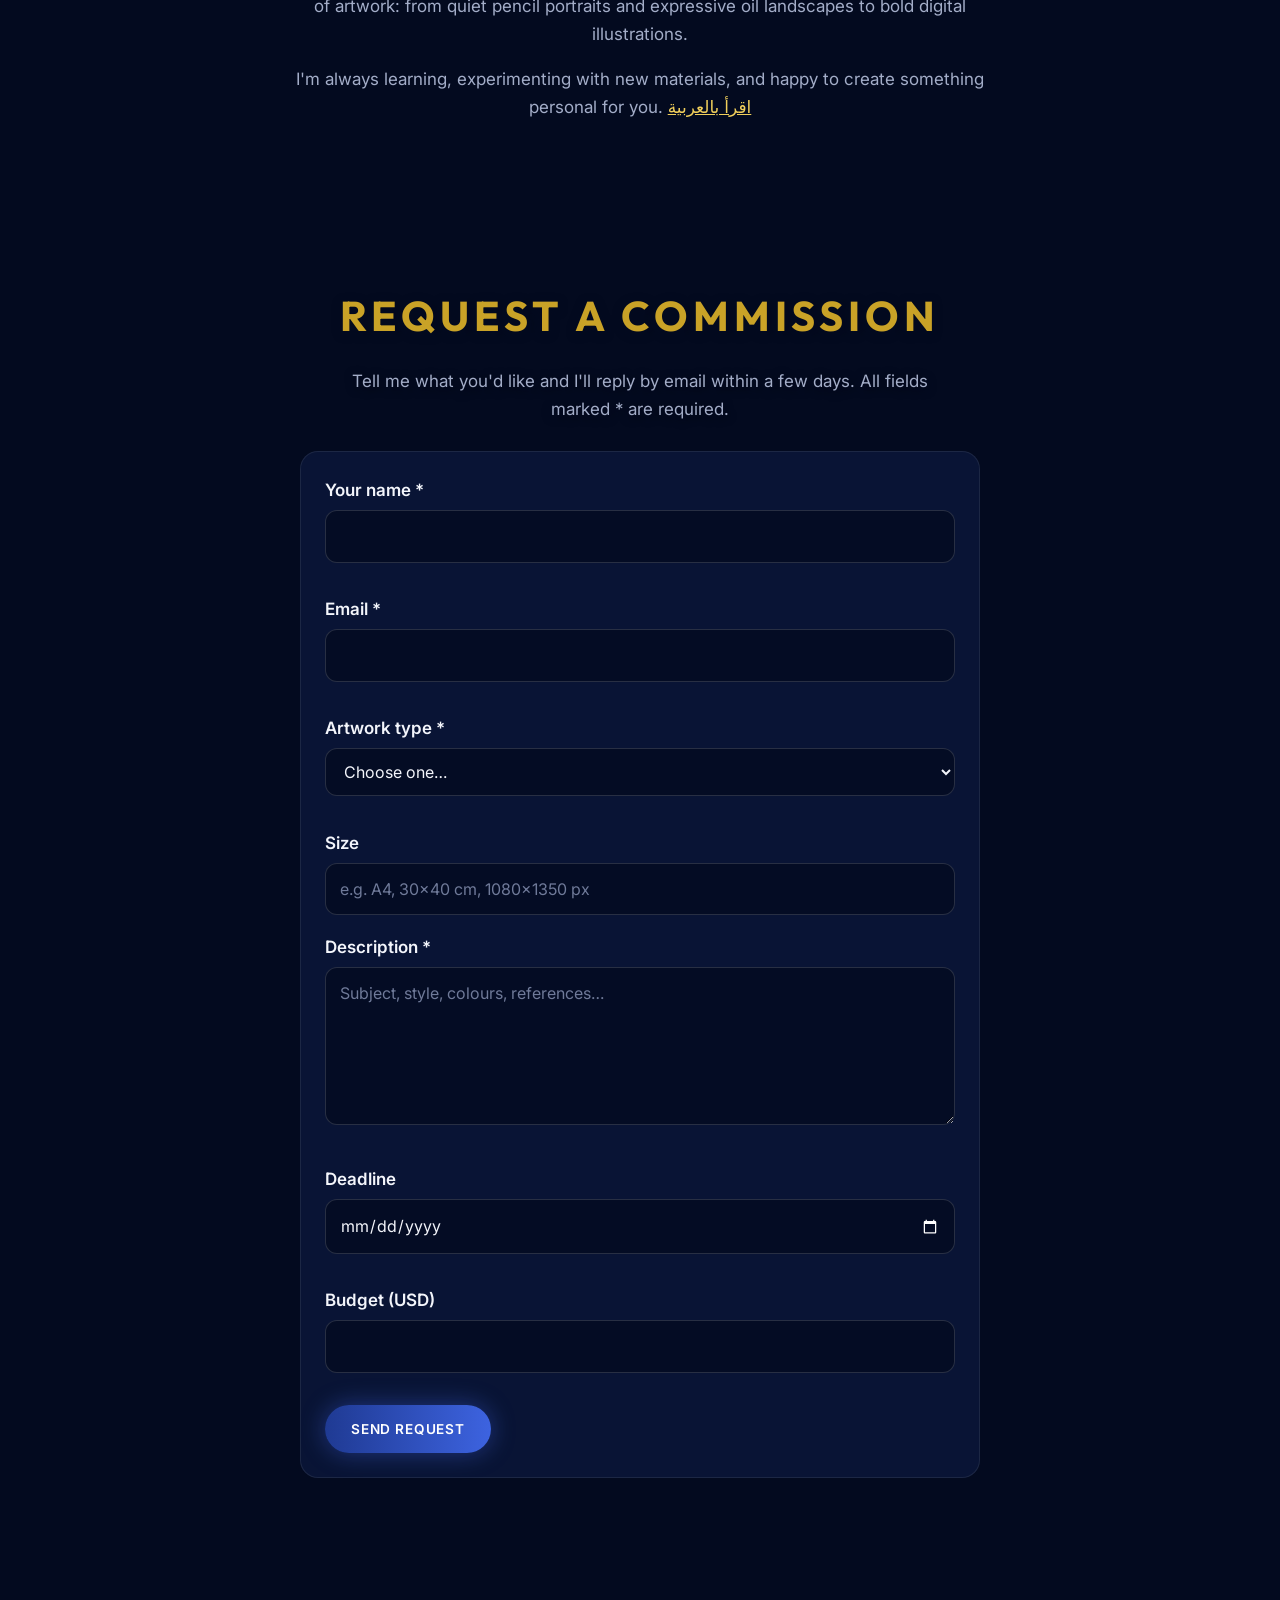
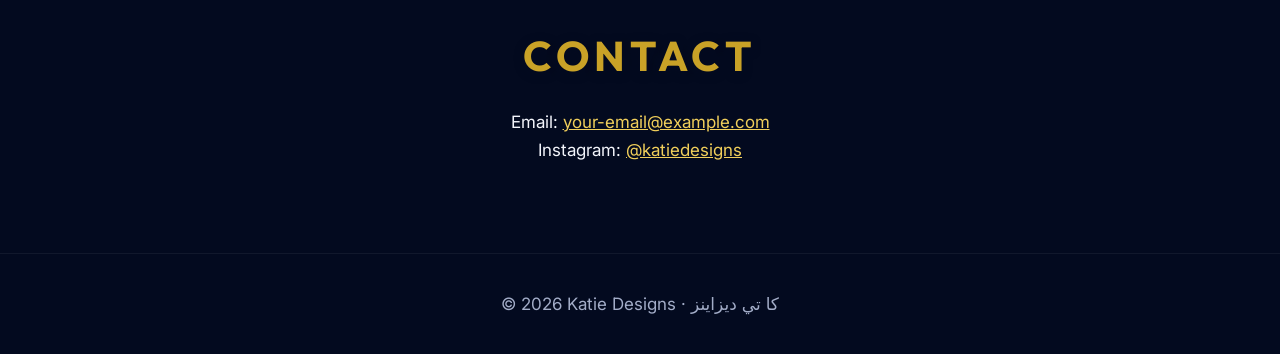
==== commit 034f1517: "Connect gallery and commissions to Firebase (live artworks)" ====
--- a/index.html
+++ b/index.html
@@ -1,7 +1,7 @@
 <!doctype html><html lang="en"><head><meta charset="utf-8"><meta name="viewport" content="width=device-width,initial-scale=1">
 <title>Katie Designs — Art Portfolio</title><meta name="description" content="Katie Designs: portraits, landscapes, sketches, digital art and paintings. Buy digital copies or request a commission.">
 <link rel="preconnect" href="https://fonts.googleapis.com"><link href="https://fonts.googleapis.com/css2?family=Inter:wght@400;600&family=Outfit:wght@600;800&display=swap" rel="stylesheet">
-<link rel="stylesheet" href="style.css?v=6"></head><body>
+<link rel="stylesheet" href="style.css?v=9"></head><body>
 <canvas id="bg" aria-hidden="true"></canvas>
 <a class="skip" href="#main">Skip to content</a>
 <header><nav class="nav" aria-label="Main"><a class="logo" href="#top">Katie <span>Designs</span></a>
@@ -49,4 +49,4 @@
 <h3 id="buy-t"></h3><p class="tag" id="buy-cat"></p><p style="font-size:1.6rem;margin:.2em 0" id="buy-price"></p>
 <p><b>What you get:</b> a high-resolution digital file (JPG/PNG, print-ready), delivered instantly after payment by the secure checkout.</p>
 <p><a class="btn gold" id="buy-go" href="#" target="_blank" rel="noopener">Pay &amp; download</a></p><p class="tag">You'll be taken to an external secure checkout. No payment happens on this site.</p></div></dialog>
-<script src="config.js?v=6"></script><script src="app.js?v=6"></script><script src="bg.js?v=6"></script><script>(()=>{const m=document.getElementById("menu"),l=document.getElementById("navlist");if(!m)return;const set=o=>{m.setAttribute("aria-expanded",o);l.classList.toggle("open",o)};m.onclick=()=>set(m.getAttribute("aria-expanded")!=="true");l.addEventListener("click",e=>{if(e.target.closest("a"))set(false)});addEventListener("keydown",e=>{if(e.key==="Escape")set(false)})})();</script></body></html>
+<script src="config.js?v=9"></script><script src="app.js?v=9"></script><script src="bg.js?v=9"></script><script type="module" src="firebase-live.js?v=9"></script><script>(()=>{const m=document.getElementById("menu"),l=document.getElementById("navlist");if(!m)return;const set=o=>{m.setAttribute("aria-expanded",o);l.classList.toggle("open",o)};m.onclick=()=>set(m.getAttribute("aria-expanded")!=="true");l.addEventListener("click",e=>{if(e.target.closest("a"))set(false)});addEventListener("keydown",e=>{if(e.key==="Escape")set(false)})})();</script></body></html>
--- a/style.css
+++ b/style.css
@@ -99,3 +99,4 @@
  html[dir=rtl] .nav a.l{padding:8px 10px;font-size:.95rem}
  p,li{text-shadow:0 1px 3px rgba(0,0,0,.8)}
 }
+[hidden]{display:none!important}
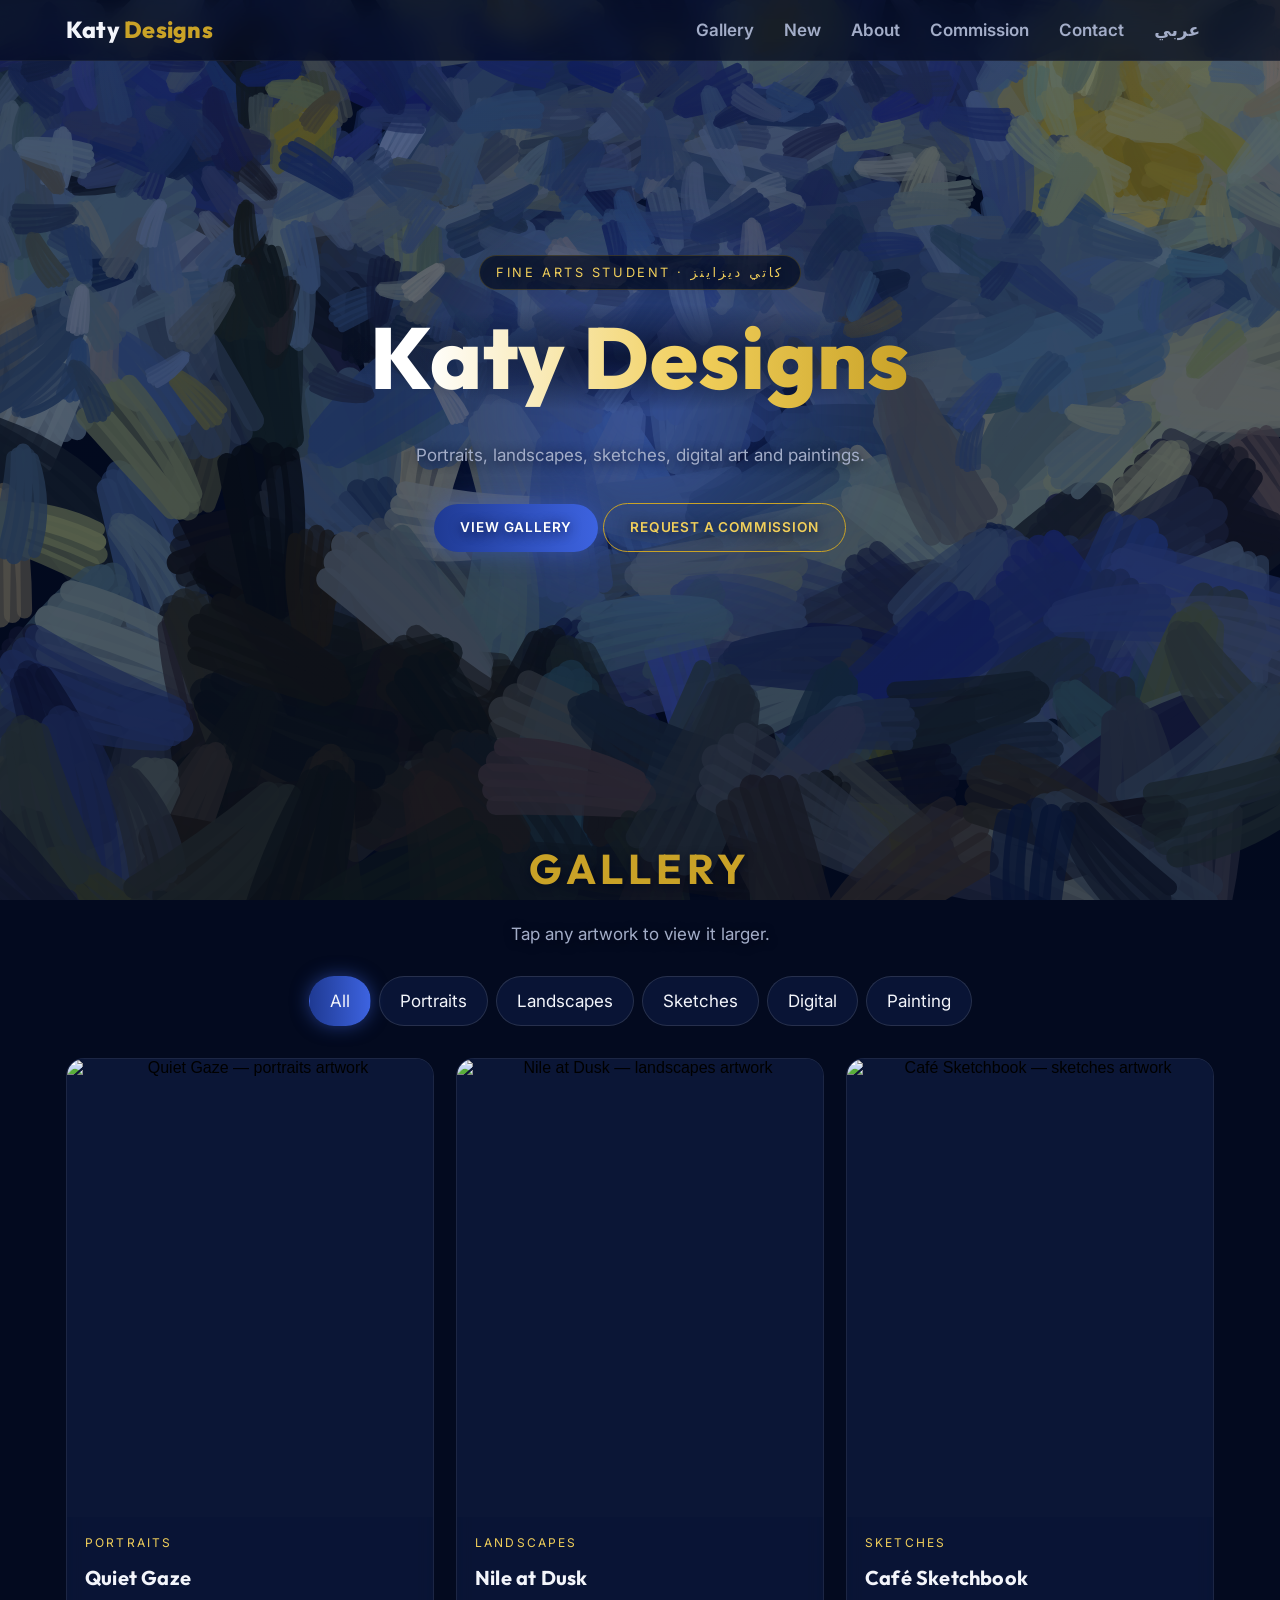
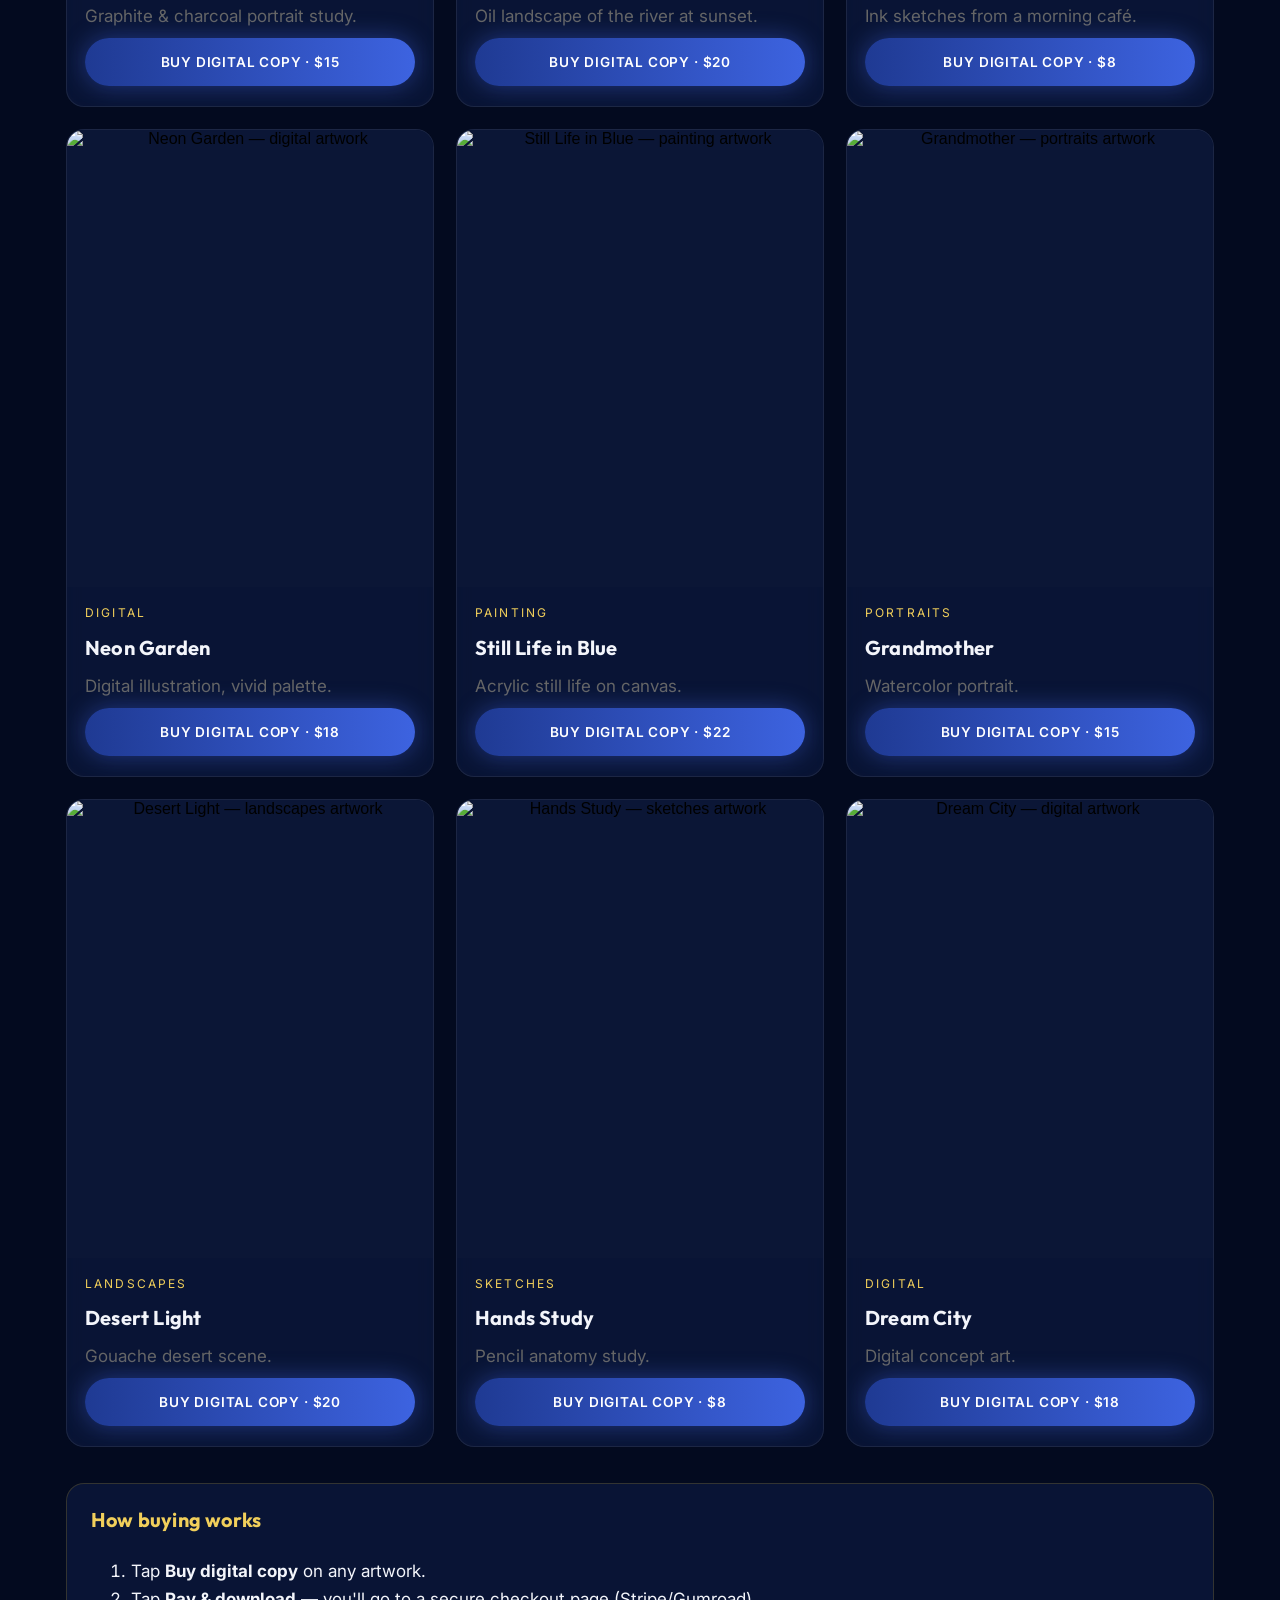
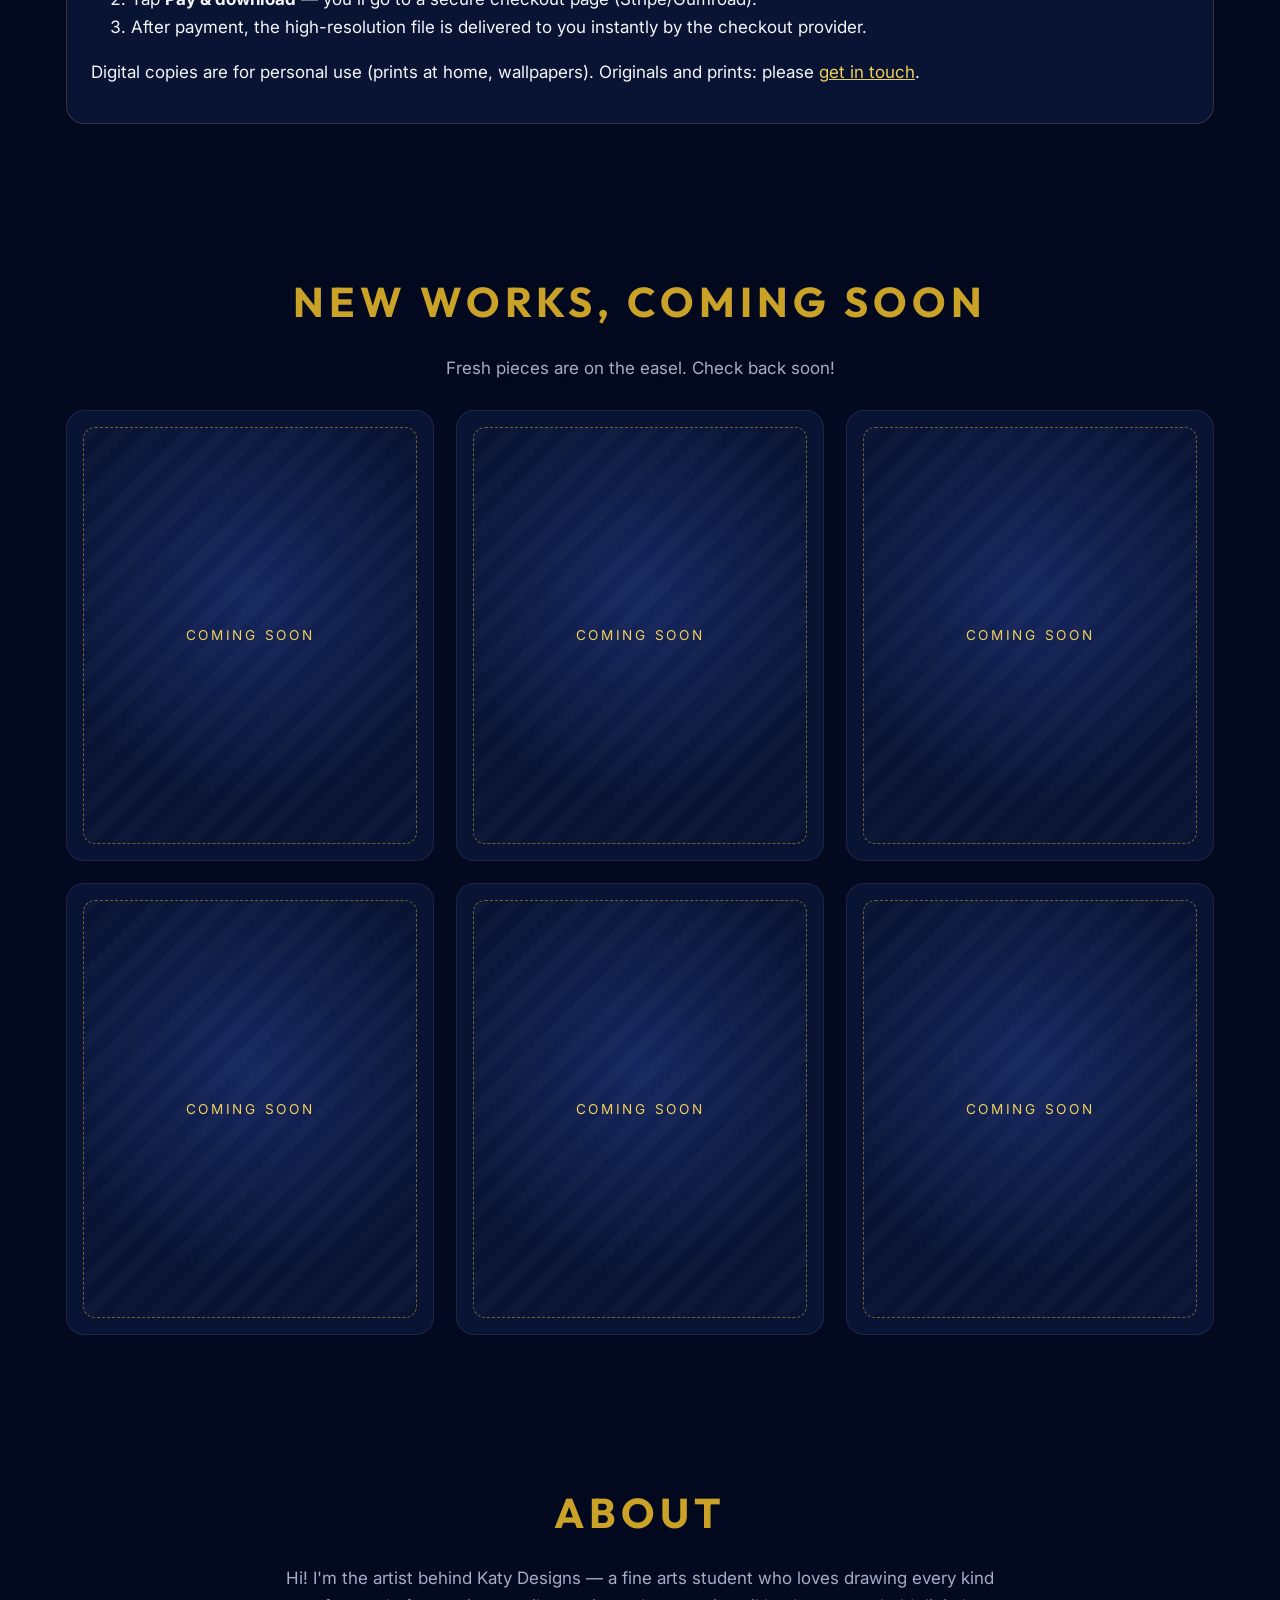
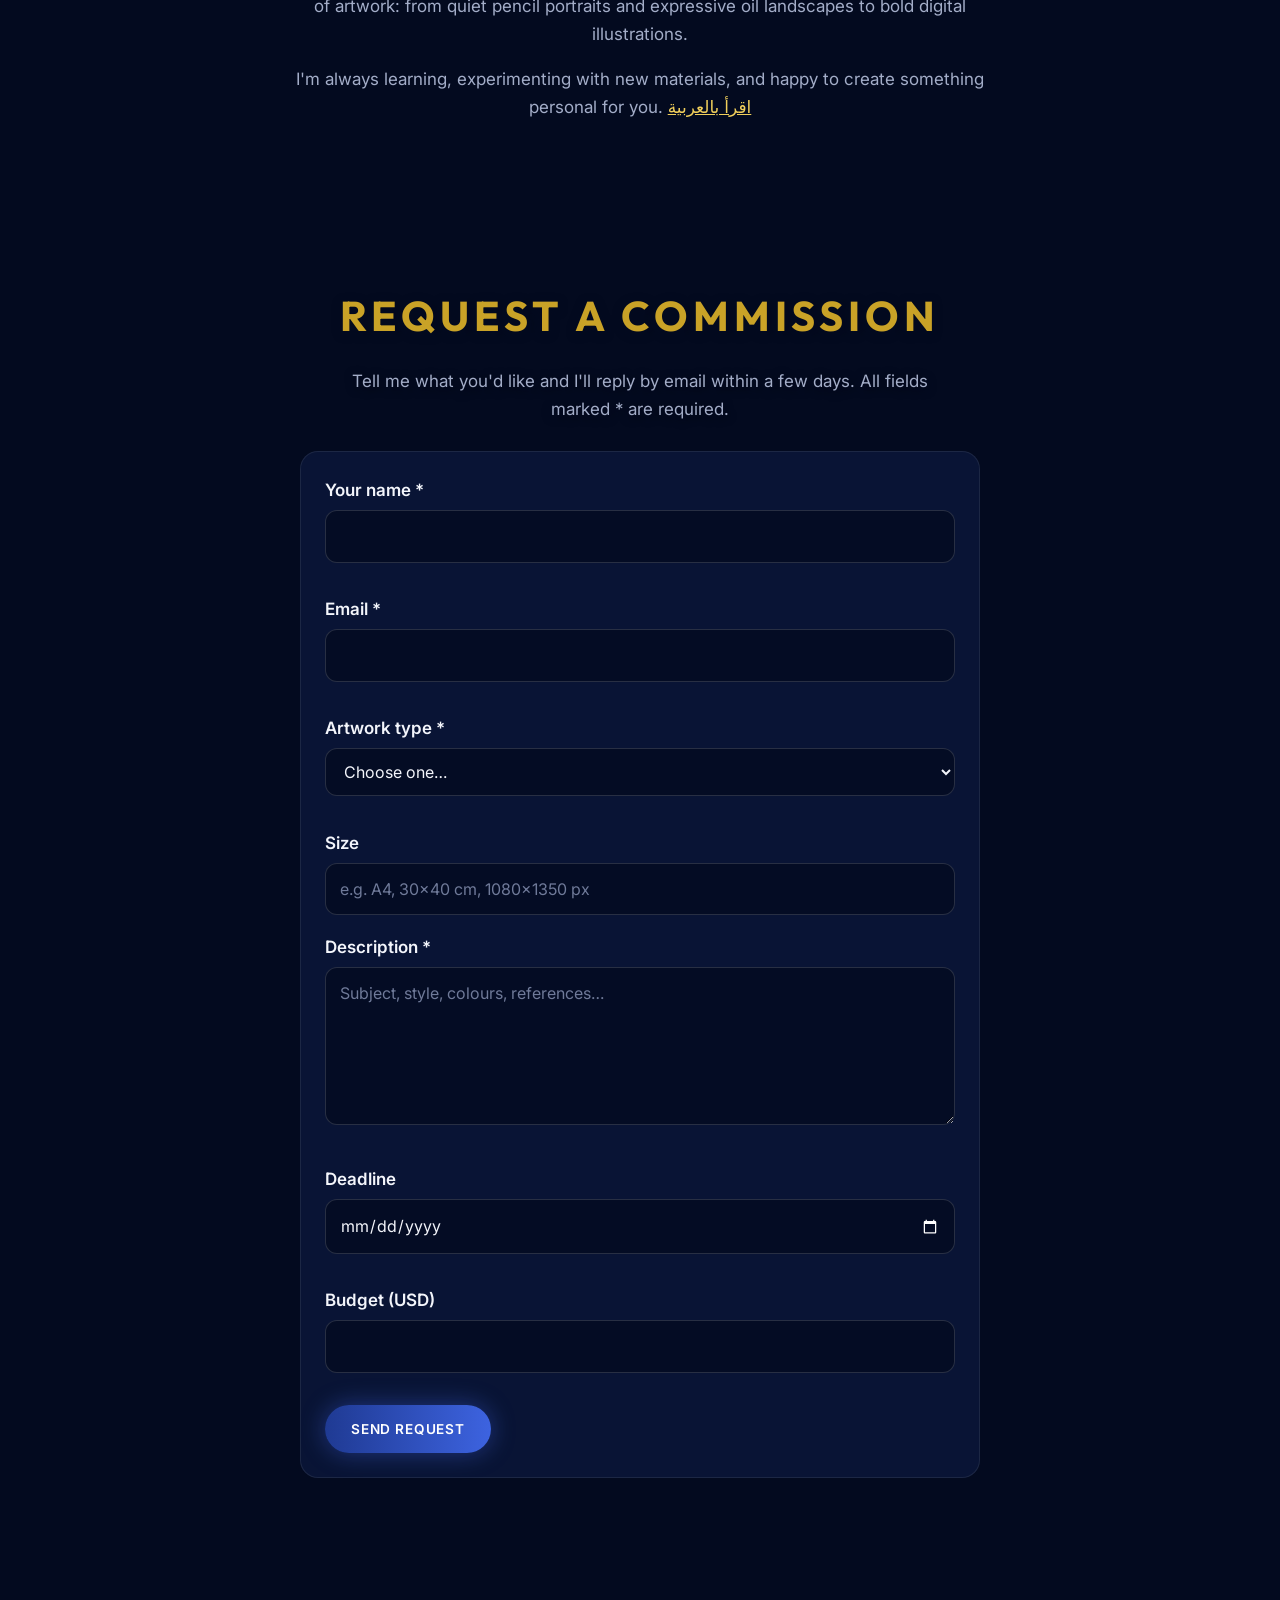
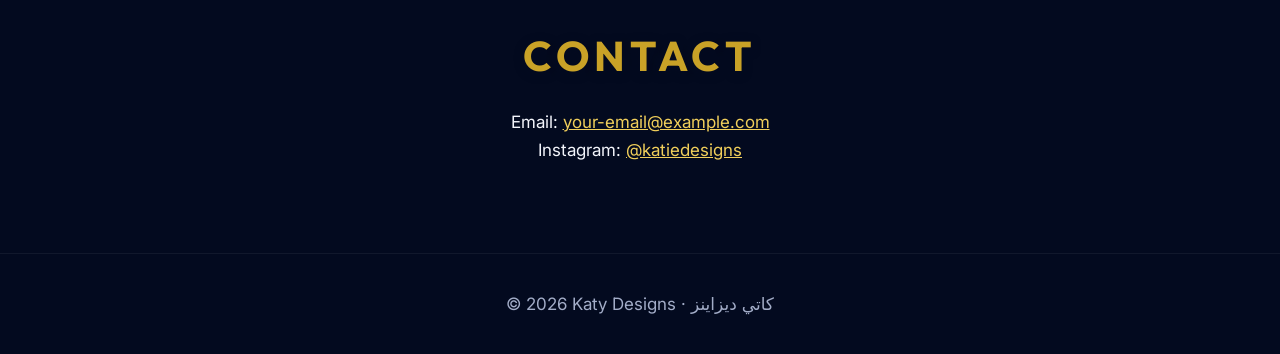
==== commit b03f8f59: "Rename brand to Katy Designs" ====
--- a/index.html
+++ b/index.html
@@ -1,14 +1,14 @@
 <!doctype html><html lang="en"><head><meta charset="utf-8"><meta name="viewport" content="width=device-width,initial-scale=1">
-<title>Katie Designs — Art Portfolio</title><meta name="description" content="Katie Designs: portraits, landscapes, sketches, digital art and paintings. Buy digital copies or request a commission.">
+<title>Katy Designs — Art Portfolio</title><meta name="description" content="Katy Designs: portraits, landscapes, sketches, digital art and paintings. Buy digital copies or request a commission.">
 <link rel="preconnect" href="https://fonts.googleapis.com"><link href="https://fonts.googleapis.com/css2?family=Inter:wght@400;600&family=Outfit:wght@600;800&display=swap" rel="stylesheet">
-<link rel="stylesheet" href="style.css?v=9"></head><body>
+<link rel="stylesheet" href="style.css?v=10"></head><body>
 <canvas id="bg" aria-hidden="true"></canvas>
 <a class="skip" href="#main">Skip to content</a>
-<header><nav class="nav" aria-label="Main"><a class="logo" href="#top">Katie <span>Designs</span></a>
+<header><nav class="nav" aria-label="Main"><a class="logo" href="#top">Katy <span>Designs</span></a>
 <button class="menu" id="menu" aria-expanded="false" aria-controls="navlist" aria-label="Menu"><span></span><span></span><span></span></button>
 <ul id="navlist"><li><a class="l" href="#gallery">Gallery</a></li><li><a class="l" href="#soon">New</a></li><li><a class="l" href="#about">About</a></li><li><a class="l" href="#commission">Commission</a></li><li><a class="l" href="#contact">Contact</a></li><li><a class="l" href="about.html" lang="ar">عربي</a></li></ul></nav></header>
 <main id="main">
-<section class="hero" id="top"><span class="badge">Fine arts student · كا تي ديزاينز</span><h1><span class="grad">Katie Designs</span></h1><p>Portraits, landscapes, sketches, digital art and paintings.</p>
+<section class="hero" id="top"><span class="badge">Fine arts student · كاتي ديزاينز</span><h1><span class="grad">Katy Designs</span></h1><p>Portraits, landscapes, sketches, digital art and paintings.</p>
 <p><a class="btn" href="#gallery">View gallery</a> <a class="btn ghost" href="#commission">Request a commission</a></p></section>
 
 <section class="reveal" id="gallery" aria-labelledby="g-h"><h2 id="g-h">Gallery</h2><p class="sub">Tap any artwork to view it larger.</p>
@@ -20,13 +20,13 @@
 <section class="reveal" id="soon" aria-labelledby="s-h"><h2 id="s-h">New Works, Coming Soon</h2><p class="sub">Fresh pieces are on the easel. Check back soon!</p><div class="grid" id="soon-grid"></div></section>
 
 <section class="reveal" id="about" aria-labelledby="a-h"><h2 id="a-h">About</h2>
-<p>Hi! I'm the artist behind Katie Designs — a fine arts student who loves drawing every kind of artwork: from quiet pencil portraits and expressive oil landscapes to bold digital illustrations.</p>
+<p>Hi! I'm the artist behind Katy Designs — a fine arts student who loves drawing every kind of artwork: from quiet pencil portraits and expressive oil landscapes to bold digital illustrations.</p>
 <p>I'm always learning, experimenting with new materials, and happy to create something personal for you. <a href="about.html" lang="ar">اقرأ بالعربية</a></p></section>
 
 <section class="reveal" id="commission" aria-labelledby="c-h"><h2 id="c-h">Request a commission</h2>
 <p class="sub">Tell me what you'd like and I'll reply by email within a few days. All fields marked * are required.</p>
 <form id="cform" method="POST" novalidate>
-<input type="hidden" name="_subject" value="New commission request — Katie Designs"><input type="hidden" name="_captcha" value="false"><input type="hidden" name="_template" value="table"><input type="text" name="_honey" style="display:none" tabindex="-1" autocomplete="off" aria-hidden="true">
+<input type="hidden" name="_subject" value="New commission request — Katy Designs"><input type="hidden" name="_captcha" value="false"><input type="hidden" name="_template" value="table"><input type="text" name="_honey" style="display:none" tabindex="-1" autocomplete="off" aria-hidden="true">
 <div><label for="name">Your name *</label><input id="name" name="name" autocomplete="name" required><div class="err" id="name-err"></div></div>
 <div><label for="email">Email *</label><input id="email" name="email" type="email" autocomplete="email" required><div class="err" id="email-err"></div></div>
 <div><label for="type">Artwork type *</label><select id="type" name="artwork_type" required><option value="">Choose one…</option><option>Portrait</option><option>Landscape</option><option>Sketch</option><option>Digital art</option><option>Painting</option><option>Other</option></select><div class="err" id="type-err"></div></div>
@@ -42,11 +42,11 @@
 <section class="reveal" id="contact" aria-labelledby="ct-h"><h2 id="ct-h">Contact</h2>
 <p>Email: <a id="mail" href="#">email</a><br>Instagram: <a id="ig" href="#" rel="noopener">@katiedesigns</a></p></section>
 </main>
-<footer>© <span id="yr"></span> Katie Designs · كا تي ديزاينز</footer>
+<footer>© <span id="yr"></span> Katy Designs · كاتي ديزاينز</footer>
 
 <dialog class="lb" id="lb" aria-label="Artwork preview"><div class="dlg"><button class="close" aria-label="Close preview" data-close>×</button><img id="lb-img" alt=""><p id="lb-cap"></p></div></dialog>
 <dialog id="buy" aria-labelledby="buy-t"><div class="dlg"><button class="close" aria-label="Close" data-close>×</button>
 <h3 id="buy-t"></h3><p class="tag" id="buy-cat"></p><p style="font-size:1.6rem;margin:.2em 0" id="buy-price"></p>
 <p><b>What you get:</b> a high-resolution digital file (JPG/PNG, print-ready), delivered instantly after payment by the secure checkout.</p>
 <p><a class="btn gold" id="buy-go" href="#" target="_blank" rel="noopener">Pay &amp; download</a></p><p class="tag">You'll be taken to an external secure checkout. No payment happens on this site.</p></div></dialog>
-<script src="config.js?v=9"></script><script src="app.js?v=9"></script><script src="bg.js?v=9"></script><script type="module" src="firebase-live.js?v=9"></script><script>(()=>{const m=document.getElementById("menu"),l=document.getElementById("navlist");if(!m)return;const set=o=>{m.setAttribute("aria-expanded",o);l.classList.toggle("open",o)};m.onclick=()=>set(m.getAttribute("aria-expanded")!=="true");l.addEventListener("click",e=>{if(e.target.closest("a"))set(false)});addEventListener("keydown",e=>{if(e.key==="Escape")set(false)})})();</script></body></html>
+<script src="config.js?v=10"></script><script src="app.js?v=10"></script><script src="bg.js?v=10"></script><script type="module" src="firebase-live.js?v=10"></script><script>(()=>{const m=document.getElementById("menu"),l=document.getElementById("navlist");if(!m)return;const set=o=>{m.setAttribute("aria-expanded",o);l.classList.toggle("open",o)};m.onclick=()=>set(m.getAttribute("aria-expanded")!=="true");l.addEventListener("click",e=>{if(e.target.closest("a"))set(false)});addEventListener("keydown",e=>{if(e.key==="Escape")set(false)})})();</script></body></html>
